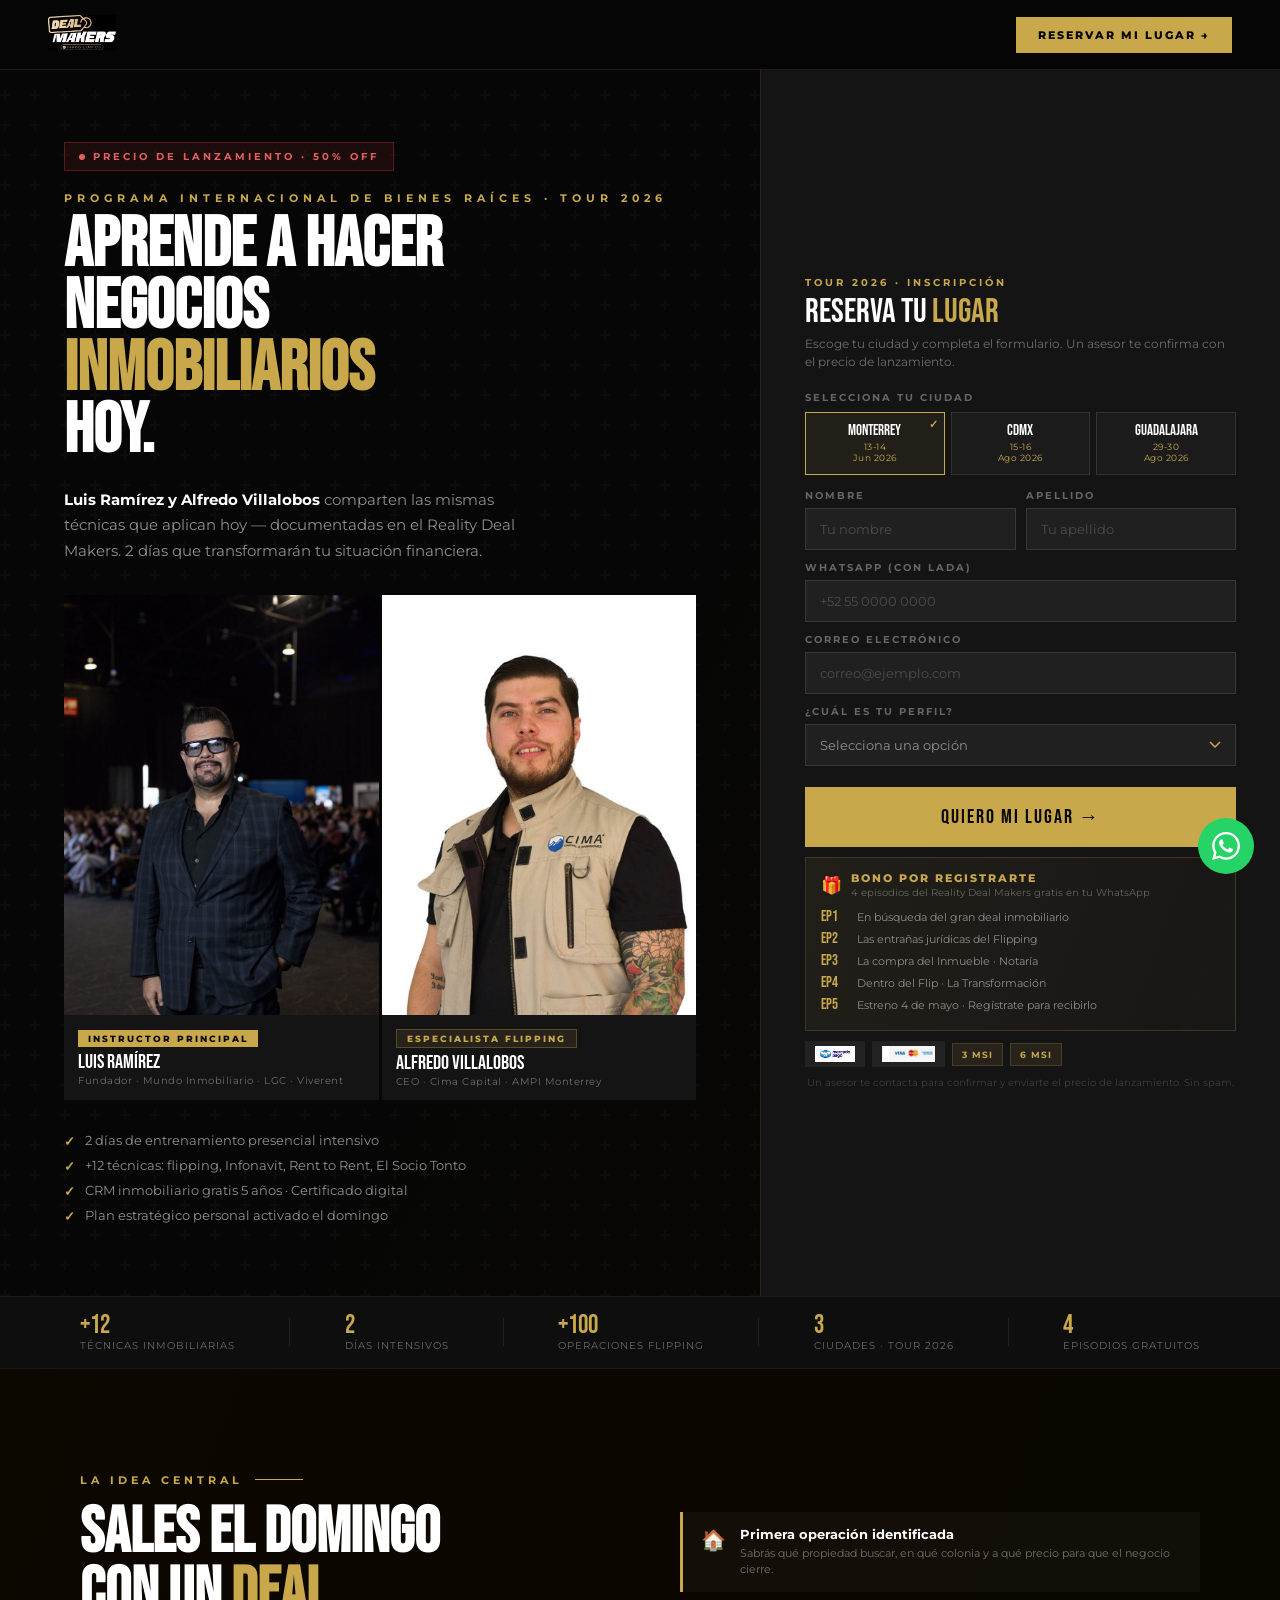
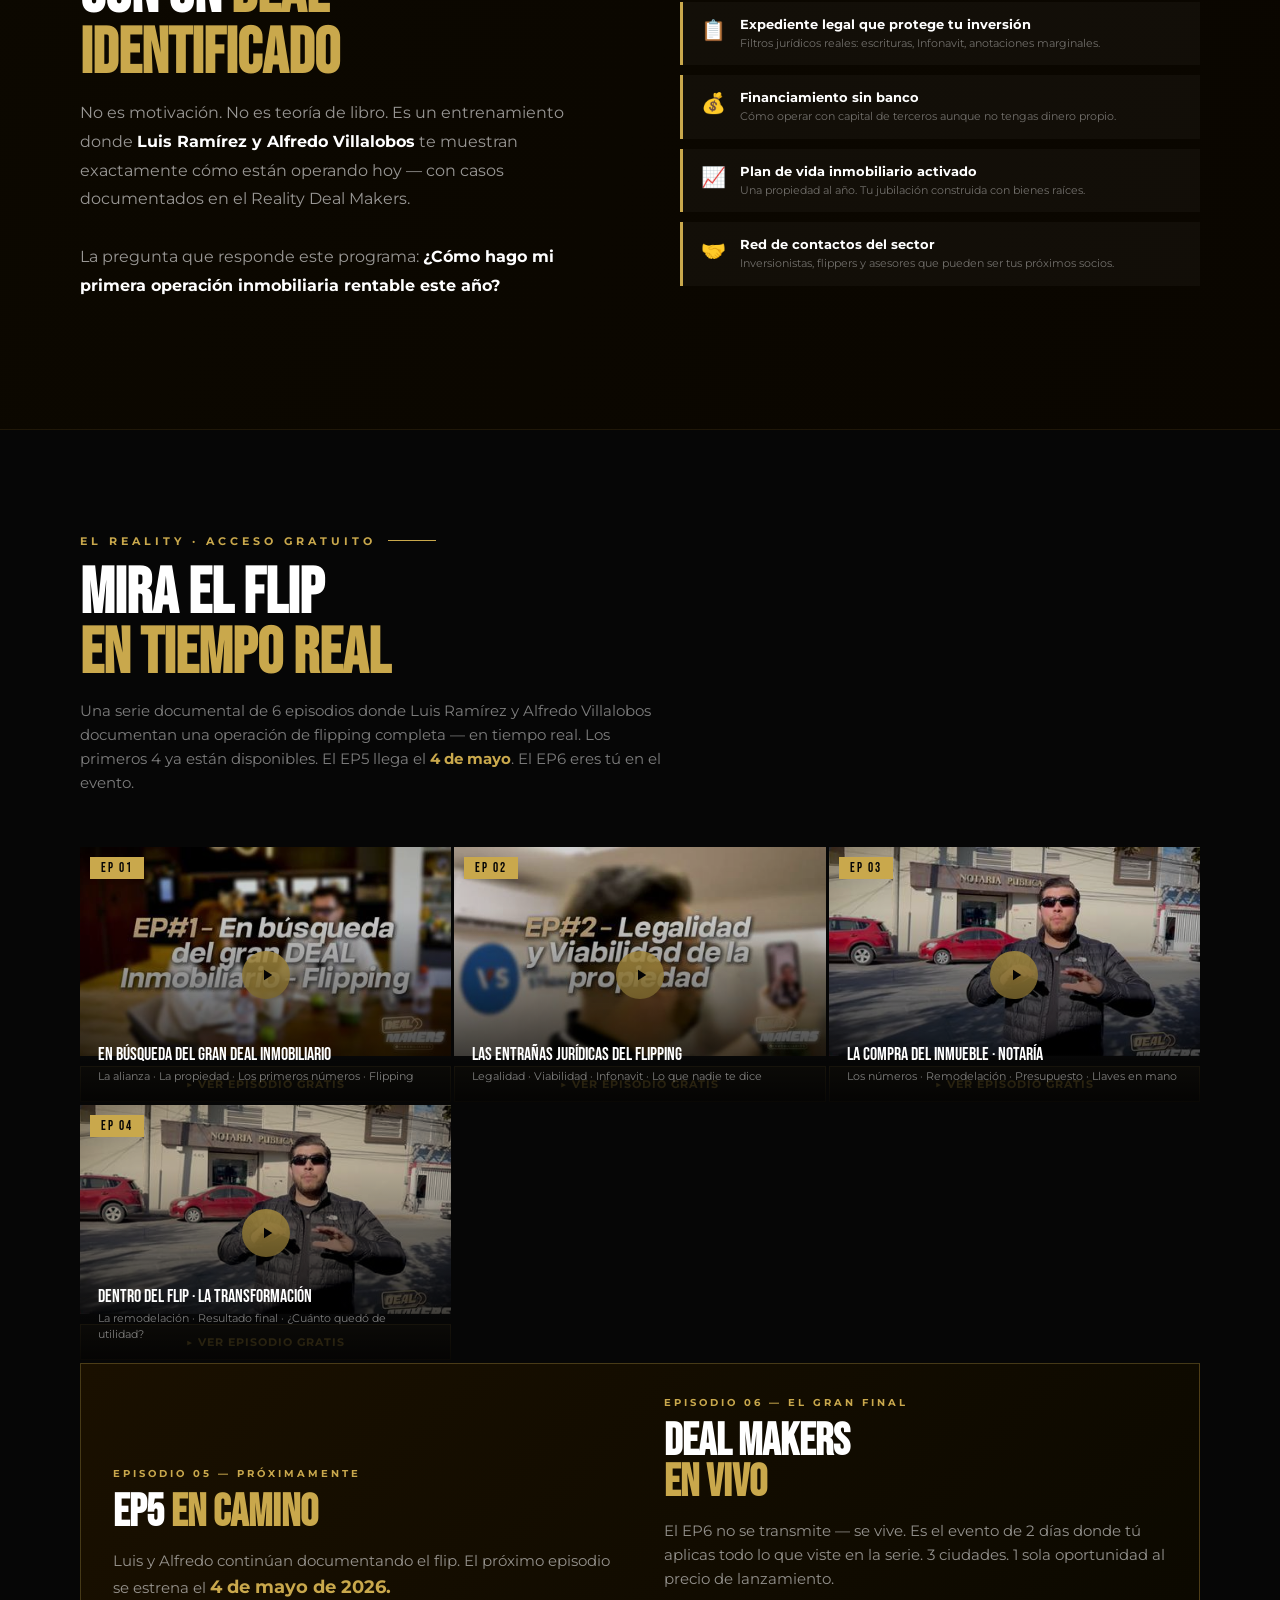
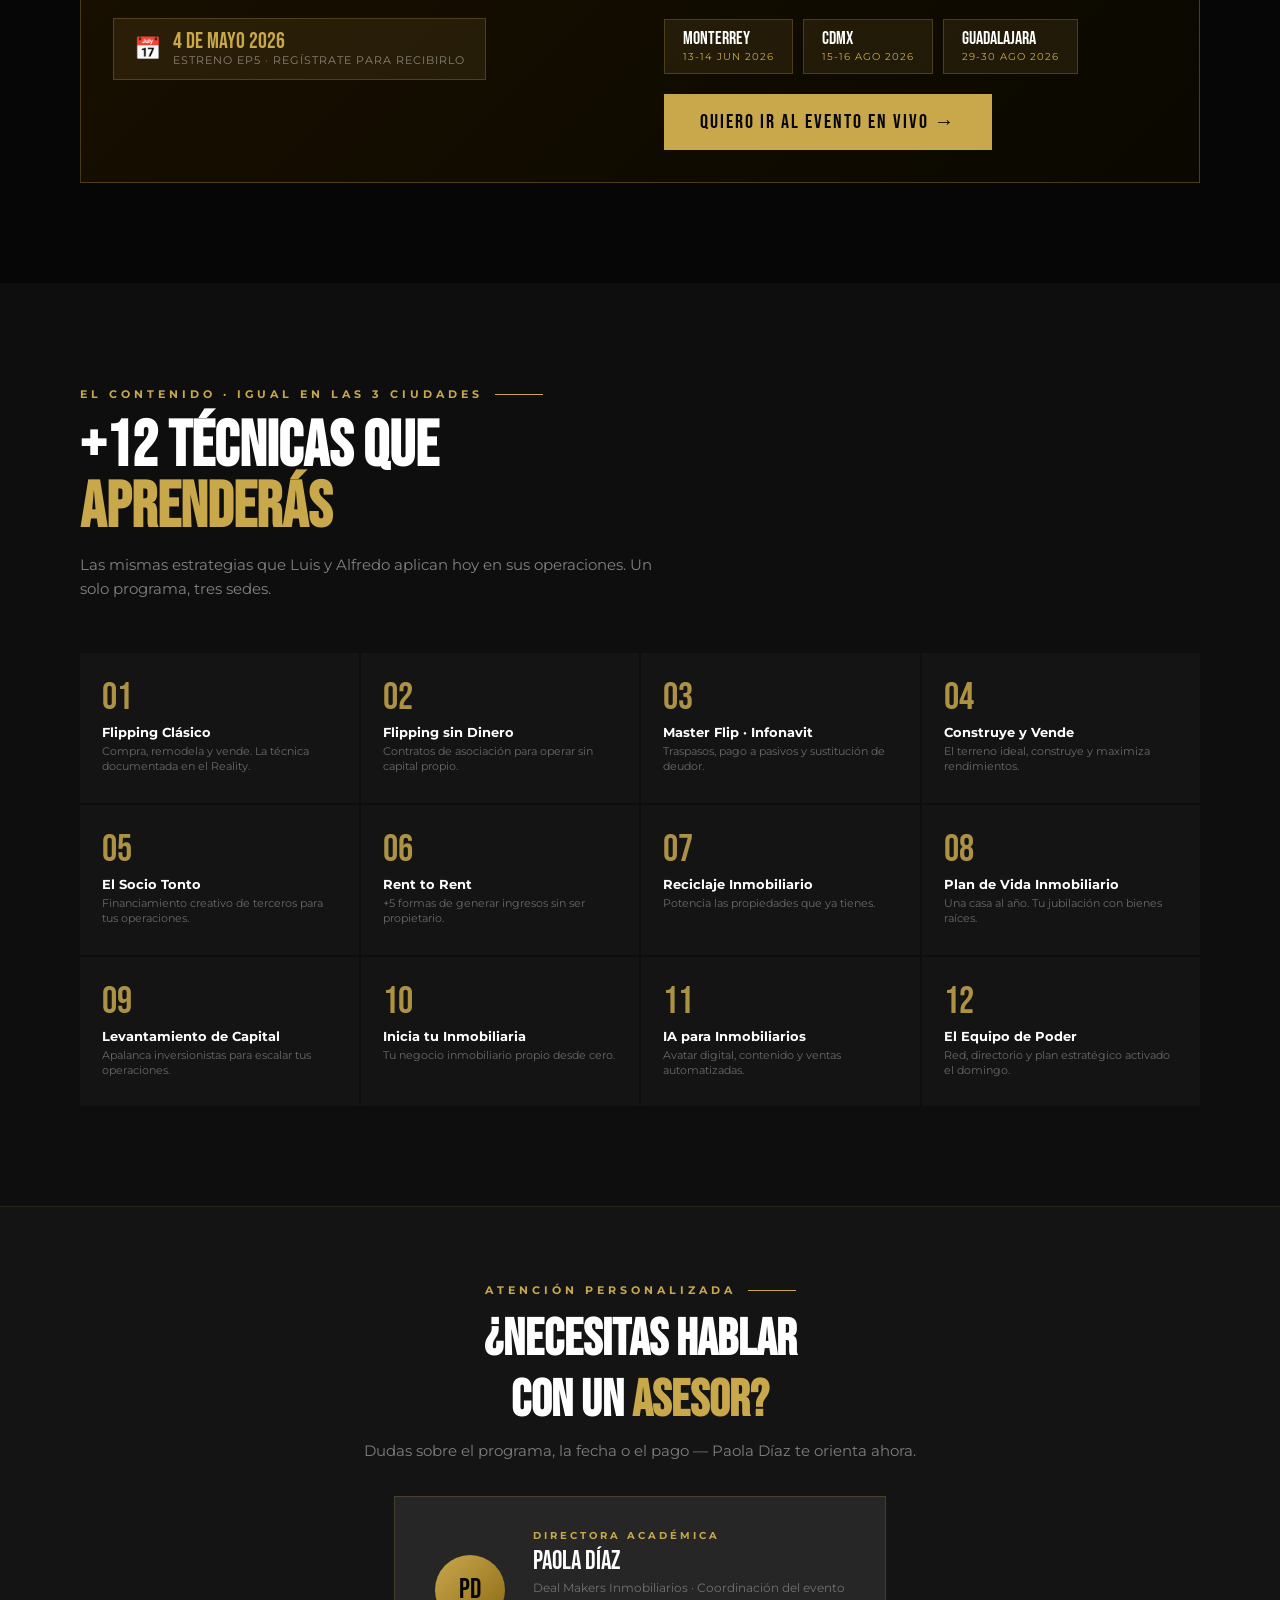
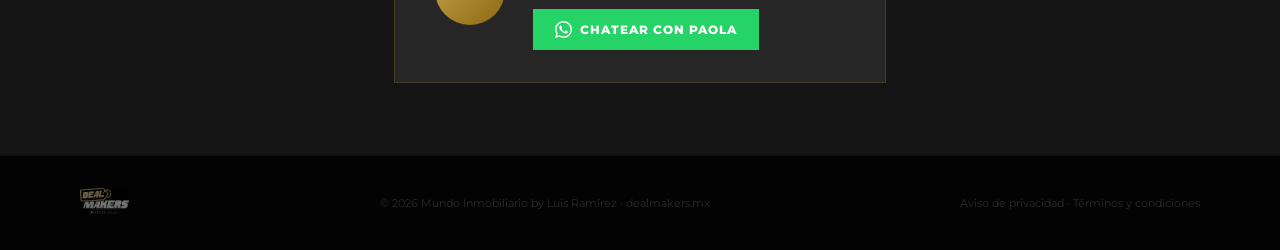
==== index.html @ 6ad48742 "Add files via upload" ====
<!DOCTYPE html>
<html lang="es">
<head>
<meta charset="UTF-8">
<meta name="viewport" content="width=device-width, initial-scale=1.0">
<title>Deal Makers Inmobiliarios — Reserva tu Lugar | Tour 2026</title>
<link href="https://fonts.googleapis.com/css2?family=Bebas+Neue&family=Montserrat:wght@300;400;500;600;700;800;900&display=swap" rel="stylesheet">
<style>
*,*::before,*::after{box-sizing:border-box;margin:0;padding:0}
:root{--gold:#C9A84C;--gold2:#F2D070;--dark:#060606;--dark2:#0E0E0E;--dark3:#141414;--mid:#1E1E1E;--mid2:#262626;--white:#FFFFFF;--red:#B03030;}
html{scroll-behavior:smooth}
body{background:var(--dark);color:var(--white);font-family:'Montserrat',sans-serif;overflow-x:hidden}
nav{position:fixed;top:0;left:0;right:0;z-index:300;background:rgba(6,6,6,.97);border-bottom:1px solid rgba(201,168,76,.12);padding:0 48px;height:70px;display:flex;align-items:center;justify-content:space-between;}
.nav-logo img{height:36px;object-fit:contain}
.nav-right{display:flex;align-items:center;gap:20px}
.nav-cta{background:var(--gold);color:var(--dark);font-weight:800;font-size:11px;letter-spacing:2px;padding:11px 22px;text-decoration:none;text-transform:uppercase;transition:all .2s;animation:navglow 2.5s infinite;}
.nav-cta:hover{background:var(--gold2)}
@keyframes navglow{0%,100%{box-shadow:0 0 0 rgba(201,168,76,0)}50%{box-shadow:0 0 20px rgba(201,168,76,.4)}}

/* HERO SPLIT */
.hero{min-height:100vh;padding-top:70px;display:grid;grid-template-columns:1fr 520px;background:linear-gradient(120deg,#060606 50%,#0A0800 100%);position:relative;overflow:hidden;}
.hero::after{content:'';position:absolute;inset:0;background:url("data:image/svg+xml,%3Csvg width='60' height='60' viewBox='0 0 60 60' xmlns='http://www.w3.org/2000/svg'%3E%3Cg fill='none'%3E%3Cg fill='%23C9A84C' fill-opacity='0.03'%3E%3Cpath d='M36 34v-4h-2v4h-4v2h4v4h2v-4h4v-2h-4zm0-30V0h-2v4h-4v2h4v4h2V6h4V4h-4zM6 34v-4H4v4H0v2h4v4h2v-4h4v-2H6zM6 4V0H4v4H0v2h4v4h2V6h4V4H6z'/%3E%3C/g%3E%3C/g%3E%3C/svg%3E");pointer-events:none;}
.hero-left{padding:72px 64px;display:flex;flex-direction:column;justify-content:center;position:relative;z-index:2;}
.hero-right{background:var(--dark3);border-left:1px solid rgba(201,168,76,.1);padding:48px 44px;display:flex;flex-direction:column;justify-content:center;position:relative;z-index:2;overflow-y:auto;}

/* hero left */
.live-badge{display:inline-flex;align-items:center;gap:8px;background:rgba(176,48,48,.12);border:1px solid rgba(176,48,48,.4);color:#E06060;font-size:10px;font-weight:700;letter-spacing:3px;padding:7px 14px;margin-bottom:20px;text-transform:uppercase;width:fit-content;}
.ldot{width:6px;height:6px;background:#E06060;border-radius:50%;animation:lp 1.2s infinite;flex-shrink:0}
@keyframes lp{0%,100%{opacity:1}50%{opacity:.2}}
.hero-eyebrow{font-size:11px;font-weight:700;letter-spacing:5px;color:var(--gold);text-transform:uppercase;margin-bottom:10px}
.hero-title{font-family:'Bebas Neue',sans-serif;font-size:clamp(52px,5.5vw,80px);line-height:.88;color:var(--white);margin-bottom:24px;}
.hero-title span{color:var(--gold)}
.hero-sub{font-size:15px;color:rgba(255,255,255,.55);line-height:1.7;max-width:480px;margin-bottom:32px;}
.hero-sub strong{color:var(--white)}
/* instructors duo */
.inst-duo{display:grid;grid-template-columns:1fr 1fr;gap:3px;margin-bottom:32px;}
.ic{background:var(--dark3);overflow:hidden;position:relative;}
.ic::before{content:'';position:absolute;top:0;left:0;right:0;height:2px;background:var(--gold)}
.ic-photo{width:100%;aspect-ratio:3/4;object-fit:cover;object-position:top;filter:grayscale(8%);display:block;}
.ic-cap{padding:12px 14px;}
.ic-badge{display:inline-block;font-size:9px;font-weight:800;letter-spacing:2px;background:var(--gold);color:var(--dark);padding:3px 10px;text-transform:uppercase;margin-bottom:5px;}
.ic-badge-sec{display:inline-block;font-size:9px;font-weight:800;letter-spacing:2px;background:rgba(201,168,76,.1);color:var(--gold);border:1px solid rgba(201,168,76,.3);padding:3px 10px;text-transform:uppercase;margin-bottom:5px;}
.ic-name{font-family:'Bebas Neue',sans-serif;font-size:20px;color:var(--white);line-height:1;margin-bottom:2px;}
.ic-role{font-size:10px;color:rgba(255,255,255,.38);letter-spacing:.5px;}
/* trust */
.trust-list{display:flex;flex-direction:column;gap:8px;}
.tl{display:flex;align-items:flex-start;gap:10px;font-size:13px;color:rgba(255,255,255,.55)}
.tl-ck{color:var(--gold);font-weight:700;flex-shrink:0;margin-top:1px}

/* FORM */
.form-eyebrow{font-size:10px;font-weight:700;letter-spacing:3px;color:var(--gold);text-transform:uppercase;margin-bottom:6px}
.form-title{font-family:'Bebas Neue',sans-serif;font-size:34px;color:var(--white);line-height:1;margin-bottom:6px}
.form-title span{color:var(--gold)}
.form-sub{font-size:12px;color:rgba(255,255,255,.38);line-height:1.5;margin-bottom:20px}
.fg{margin-bottom:11px}
.fl{font-size:10px;font-weight:700;letter-spacing:2px;color:rgba(255,255,255,.35);text-transform:uppercase;display:block;margin-bottom:6px}
.fi{width:100%;background:rgba(255,255,255,.05);border:1px solid rgba(255,255,255,.1);color:var(--white);font-family:'Montserrat',sans-serif;font-size:13px;padding:12px 14px;outline:none;transition:border .2s;border-radius:0;}
.fi:focus{border-color:var(--gold);background:rgba(201,168,76,.04)}
.fi::placeholder{color:rgba(255,255,255,.2)}
.frow{display:grid;grid-template-columns:1fr 1fr;gap:10px}
.fsel{width:100%;background:rgba(255,255,255,.05);border:1px solid rgba(255,255,255,.1);color:rgba(255,255,255,.5);font-family:'Montserrat',sans-serif;font-size:13px;padding:12px 14px;outline:none;cursor:pointer;appearance:none;border-radius:0;background-image:url("data:image/svg+xml,%3Csvg xmlns='http://www.w3.org/2000/svg' width='12' height='8'%3E%3Cpath d='M1 1l5 5 5-5' stroke='%23C9A84C' stroke-width='1.5' fill='none'/%3E%3C/svg%3E");background-repeat:no-repeat;background-position:right 14px center;}
.fsel:focus{border-color:var(--gold)}
.fsel option{background:#141414;color:#fff}
/* city cards selector */
.city-cards{display:grid;grid-template-columns:repeat(3,1fr);gap:6px;margin-bottom:14px;}
.ccard{border:1px solid rgba(255,255,255,.1);background:rgba(255,255,255,.03);padding:10px 8px;cursor:pointer;text-align:center;transition:all .2s;position:relative;}
.ccard:hover,.ccard.sel{border-color:var(--gold);background:rgba(201,168,76,.08)}
.ccard.sel::before{content:'✓';position:absolute;top:4px;right:6px;color:var(--gold);font-size:11px;font-weight:700;}
.ccard-city{font-family:'Bebas Neue',sans-serif;font-size:15px;color:var(--white);line-height:1;margin-bottom:3px;}
.ccard-date{font-size:9px;color:var(--gold);letter-spacing:.5px;line-height:1.3}
.btn-form{width:100%;background:var(--gold);color:var(--dark);font-family:'Bebas Neue',sans-serif;font-size:20px;letter-spacing:2px;padding:18px;border:none;cursor:pointer;transition:all .2s;margin-top:10px;}
.btn-form:hover{background:var(--gold2);transform:translateY(-2px);box-shadow:0 8px 28px rgba(201,168,76,.4)}
/* bono */
.bono-box{background:linear-gradient(110deg,rgba(201,168,76,.07),rgba(201,168,76,.02));border:1px solid rgba(201,168,76,.2);padding:13px 15px;margin-top:10px;}
.bono-hd{display:flex;align-items:center;gap:9px;margin-bottom:8px}
.bono-ico{font-size:17px;flex-shrink:0}
.bono-ttl{font-size:11px;font-weight:800;letter-spacing:2px;color:var(--gold);text-transform:uppercase}
.bono-sub{font-size:10px;color:rgba(255,255,255,.32);margin-top:1px}
.bono-ep{display:flex;align-items:center;gap:8px;font-size:11px;color:rgba(255,255,255,.5);margin-bottom:3px}
.bono-n{font-family:'Bebas Neue',sans-serif;font-size:15px;color:var(--gold);min-width:28px;flex-shrink:0}
/* pay */
.pay-bar{display:flex;align-items:center;gap:7px;flex-wrap:wrap;margin-top:10px}
.plo{background:rgba(255,255,255,.06);padding:5px 10px;display:flex;align-items:center}
.plo img{height:16px;object-fit:contain}
.pmsi{background:rgba(201,168,76,.1);border:1px solid rgba(201,168,76,.2);padding:5px 9px;font-size:9px;font-weight:700;color:var(--gold);letter-spacing:1px}
.form-disc{font-size:10px;color:rgba(255,255,255,.18);text-align:center;margin-top:9px;line-height:1.4}

/* PROOF BAR */
.proof-bar{background:var(--dark2);padding:16px 80px;border-top:1px solid rgba(201,168,76,.07);border-bottom:1px solid rgba(201,168,76,.07);display:flex;align-items:center;justify-content:space-between;flex-wrap:wrap;gap:16px;}
.proof-num{font-family:'Bebas Neue',sans-serif;font-size:26px;color:var(--gold);line-height:1}
.proof-label{font-size:10px;color:rgba(255,255,255,.38);text-transform:uppercase;letter-spacing:1px}
.proof-div{width:1px;height:28px;background:rgba(255,255,255,.07)}

/* OBJETIVO */
.objetivo-sec{padding:100px 80px;background:linear-gradient(110deg,#0C0800,#0A0600);border-bottom:1px solid rgba(201,168,76,.1);}
.obj-inner{max-width:1400px;margin:0 auto;display:grid;grid-template-columns:1fr 1fr;gap:80px;align-items:center;}
.sec-tag{display:inline-flex;align-items:center;gap:12px;font-size:11px;font-weight:700;letter-spacing:4px;color:var(--gold);text-transform:uppercase;margin-bottom:16px}
.sec-tag::after{content:'';width:48px;height:1px;background:var(--gold)}
.sec-title{font-family:'Bebas Neue',sans-serif;font-size:clamp(40px,5vw,64px);line-height:.95;color:var(--white);margin-bottom:14px}
.sec-title span{color:var(--gold)}
.sec-sub{font-size:15px;color:rgba(255,255,255,.48);max-width:600px;line-height:1.6;margin-bottom:48px}
.obj-body{font-size:16px;color:rgba(255,255,255,.58);line-height:1.8;margin-bottom:28px;}
.obj-body strong{color:var(--white)}
.obj-pillars{display:flex;flex-direction:column;gap:10px;}
.op{display:flex;align-items:flex-start;gap:14px;padding:14px 18px;background:rgba(255,255,255,.03);border-left:3px solid var(--gold);}
.op-ico{font-size:20px;flex-shrink:0;margin-top:2px}
.op-title{font-size:13px;font-weight:700;color:var(--white);margin-bottom:3px}
.op-desc{font-size:11px;color:rgba(255,255,255,.4);line-height:1.5}

/* EPISODIOS */
.eps-sec{padding:100px 80px;background:var(--dark)}
.eps-sec .sec-wrap{max-width:1400px;margin:0 auto}
.eps-grid{display:grid;grid-template-columns:repeat(3,1fr);gap:3px;margin-top:52px}
.ep-card{background:var(--dark3);overflow:hidden;position:relative;}
.ep-thumb{width:100%;aspect-ratio:16/9;object-fit:cover;display:block;filter:brightness(.82);}
.ep-overlay{position:absolute;top:0;left:0;right:0;bottom:0;background:linear-gradient(to bottom,transparent 25%,rgba(0,0,0,.88) 100%);display:flex;flex-direction:column;justify-content:flex-end;padding:18px;}
.ep-num-badge{position:absolute;top:10px;left:10px;background:var(--gold);color:var(--dark);font-family:'Bebas Neue',sans-serif;font-size:13px;letter-spacing:2px;padding:3px 11px;}
.ep-play{position:absolute;top:50%;left:50%;transform:translate(-50%,-50%);width:48px;height:48px;background:rgba(201,168,76,.85);border-radius:50%;display:flex;align-items:center;justify-content:center;transition:all .2s;}
.ep-card:hover .ep-play{background:var(--gold);transform:translate(-50%,-50%) scale(1.1)}
.ep-play svg{width:18px;height:18px;fill:var(--dark);margin-left:3px}
.ep-title{font-family:'Bebas Neue',sans-serif;font-size:18px;color:var(--white);line-height:1.1;margin-bottom:4px;}
.ep-desc{font-size:11px;color:rgba(255,255,255,.48);line-height:1.4;}
.ep-link{display:flex;align-items:center;justify-content:center;gap:7px;background:rgba(201,168,76,.1);border:1px solid rgba(201,168,76,.25);color:var(--gold);font-size:11px;font-weight:700;letter-spacing:1px;padding:10px;text-decoration:none;text-transform:uppercase;margin-top:10px;transition:all .2s;}
.ep-link:hover{background:rgba(201,168,76,.2)}
/* EP5 special */
.ep5-card{background:linear-gradient(135deg,#1A1000,#0A0800);border:1px solid rgba(201,168,76,.3);overflow:hidden;position:relative;padding:32px;display:flex;flex-direction:column;justify-content:center;grid-column:1/-1;}
.ep5-eyebrow{font-size:10px;font-weight:700;letter-spacing:3px;color:var(--gold);text-transform:uppercase;margin-bottom:12px}
.ep5-title{font-family:'Bebas Neue',sans-serif;font-size:clamp(32px,3.5vw,52px);line-height:.92;color:var(--white);margin-bottom:16px;}
.ep5-title span{color:var(--gold)}
.ep5-sub{font-size:15px;color:rgba(255,255,255,.55);line-height:1.6;max-width:640px;margin-bottom:28px;}
.ep5-cities{display:flex;gap:10px;flex-wrap:wrap;margin-bottom:28px;}
.ep5-city{background:rgba(201,168,76,.1);border:1px solid rgba(201,168,76,.25);padding:10px 18px;}
.ep5-city-name{font-family:'Bebas Neue',sans-serif;font-size:18px;color:var(--white);line-height:1;margin-bottom:2px;}
.ep5-city-date{font-size:10px;color:var(--gold);letter-spacing:1px;text-transform:uppercase;}
.ep5-cta{display:inline-block;background:var(--gold);color:var(--dark);font-family:'Bebas Neue',sans-serif;font-size:20px;letter-spacing:2px;padding:16px 36px;text-decoration:none;transition:all .2s;}
.ep5-cta:hover{background:var(--gold2);transform:translateY(-2px);box-shadow:0 8px 28px rgba(201,168,76,.4)}

/* TEMARIO */
.temario-sec{padding:100px 80px;background:var(--dark2)}
.temario-sec .sec-wrap{max-width:1400px;margin:0 auto}
.temario-grid{display:grid;grid-template-columns:repeat(4,1fr);gap:2px;margin-top:52px}
.tec{background:var(--dark3);padding:26px 22px;border-bottom:2px solid transparent;transition:border-color .2s;}
.tec:hover{border-bottom-color:var(--gold)}
.tec-num{font-family:'Bebas Neue',sans-serif;font-size:38px;color:rgba(201,168,76,.85);line-height:1;margin-bottom:7px}
.tec-name{font-size:13px;font-weight:700;color:var(--white);margin-bottom:4px}
.tec-desc{font-size:11px;color:rgba(255,255,255,.36);line-height:1.4}

/* ASESOR */
.asesor-sec{padding:72px 80px;background:var(--dark3);border-top:1px solid rgba(201,168,76,.1);text-align:center}
.asesor-title{font-family:'Bebas Neue',sans-serif;font-size:clamp(32px,4vw,52px);color:var(--white);margin-bottom:10px}
.asesor-title span{color:var(--gold)}
.asesor-sub{font-size:15px;color:rgba(255,255,255,.45);margin-bottom:36px}
.asesor-card{background:var(--mid2);border:1px solid rgba(201,168,76,.2);padding:32px 40px;display:inline-flex;align-items:center;gap:28px;text-align:left;}
.av-circle{width:70px;height:70px;background:linear-gradient(135deg,var(--gold),#8B6914);border-radius:50%;display:flex;align-items:center;justify-content:center;font-family:'Bebas Neue',sans-serif;font-size:28px;color:var(--dark);flex-shrink:0}
.av-role{font-size:10px;font-weight:700;letter-spacing:3px;color:var(--gold);text-transform:uppercase;margin-bottom:4px}
.av-name{font-family:'Bebas Neue',sans-serif;font-size:26px;color:var(--white);margin-bottom:3px}
.av-dept{font-size:12px;color:rgba(255,255,255,.35);margin-bottom:14px}
.wa-green-btn{display:inline-flex;align-items:center;gap:8px;background:#25D366;color:#fff;font-weight:800;font-size:12px;letter-spacing:1px;padding:12px 22px;text-decoration:none;text-transform:uppercase;transition:all .2s;}
.wa-green-btn:hover{background:#1ebe5c;transform:translateY(-2px)}
.wa-green-btn svg{width:17px;height:17px;fill:currentColor;flex-shrink:0}
/* float WA */
.wa-float{position:fixed;bottom:26px;right:26px;z-index:500;display:flex;flex-direction:column;align-items:flex-end;gap:10px;}
.wa-bubble{background:var(--dark3);border:1px solid rgba(201,168,76,.2);padding:14px 18px;max-width:240px;box-shadow:0 8px 28px rgba(0,0,0,.5);display:none;position:relative;}
.wa-bubble.open{display:block;animation:fi .3s ease}
@keyframes fi{from{opacity:0;transform:translateY(8px)}to{opacity:1;transform:translateY(0)}}
.wa-btitle{font-size:12px;font-weight:700;color:var(--white);margin-bottom:3px}
.wa-bsub{font-size:11px;color:rgba(255,255,255,.38);margin-bottom:12px;line-height:1.4}
.wa-blink{display:flex;align-items:center;gap:6px;background:#25D366;color:#fff;font-size:11px;font-weight:700;padding:9px 14px;text-decoration:none;text-transform:uppercase;letter-spacing:1px;}
.wa-blink svg{width:14px;height:14px;fill:currentColor;flex-shrink:0}
.wa-bclose{position:absolute;top:-8px;right:-8px;width:20px;height:20px;background:var(--mid2);border:1px solid rgba(255,255,255,.15);border-radius:50%;color:rgba(255,255,255,.5);font-size:11px;cursor:pointer;display:flex;align-items:center;justify-content:center;}
.wa-fab{width:56px;height:56px;background:#25D366;border-radius:50%;display:flex;align-items:center;justify-content:center;cursor:pointer;border:none;transition:all .2s;animation:wapulse 2.5s infinite;}
.wa-fab:hover{transform:scale(1.08)}
.wa-fab svg{width:28px;height:28px;fill:#fff}
@keyframes wapulse{0%,100%{box-shadow:0 4px 18px rgba(37,211,102,.5)}50%{box-shadow:0 4px 28px rgba(37,211,102,.8)}}
footer{background:#030303;padding:32px 80px;display:flex;justify-content:space-between;align-items:center;border-top:1px solid rgba(255,255,255,.04);flex-wrap:wrap;gap:12px;}
.footer-logo img{height:26px;opacity:.45}
.footer-txt{font-size:11px;color:rgba(255,255,255,.16)}
@media(max-width:960px){
  nav{padding:0 20px}
  .hero{grid-template-columns:1fr}
  .hero-left{padding:52px 20px 40px}
  .hero-right{padding:40px 20px;border-left:none;border-top:1px solid rgba(201,168,76,.1)}
  .inst-duo{grid-template-columns:1fr 1fr}
  .objetivo-sec,.eps-sec,.temario-sec,.asesor-sec{padding:60px 20px}
  .obj-inner{grid-template-columns:1fr;gap:40px}
  .temario-grid{grid-template-columns:1fr 1fr}
  .eps-grid{grid-template-columns:1fr 1fr}
  .proof-bar{padding:14px 20px}
  .frow{grid-template-columns:1fr}
  .asesor-card{flex-direction:column;text-align:center;padding:24px}
  footer{padding:24px 20px;flex-direction:column;text-align:center}
}
</style>
<!-- ============= DEAL MAKERS · SEO + TRACKING ============= -->
<link rel="canonical" href="https://tudominio.com/deal-makers/">
<meta name="description" content="El tour inmobiliario más grande de México. CDMX, Guadalajara y Monterrey 2026. Aprende a generar deals con los mejores cerradores.">
<meta name="robots" content="index,follow,max-image-preview:large">
<meta property="og:type" content="website">
<meta property="og:title" content="Deal Makers Inmobiliarios — Reserva tu Lugar | Tour 2026">
<meta property="og:description" content="El tour inmobiliario más grande de México. CDMX, Guadalajara y Monterrey 2026. Aprende a generar deals con los mejores cerradores.">
<meta property="og:url" content="https://tudominio.com/deal-makers/">
<meta property="og:image" content="https://tudominio.com/deal-makers/assets/img/og-main.jpg">
<meta property="og:locale" content="es_MX">
<meta property="og:site_name" content="Deal Makers Inmobiliarios">
<meta name="twitter:card" content="summary_large_image">
<meta name="twitter:title" content="Deal Makers Inmobiliarios — Reserva tu Lugar | Tour 2026">
<meta name="twitter:description" content="El tour inmobiliario más grande de México. CDMX, Guadalajara y Monterrey 2026. Aprende a generar deals con los mejores cerradores.">
<meta name="twitter:image" content="https://tudominio.com/deal-makers/assets/img/og-main.jpg">
<script>window.DM_CITY=null;</script>
<script src="/deal-makers/assets/js/dm-config.js" defer></script>
<script src="/deal-makers/assets/js/dm-tracking.js" defer></script>
<!-- ====================================================== -->
</head>
<body>

<nav>
  <div class="nav-logo"><img src="[data-uri]" alt="Deal Makers Inmobiliarios"></div>
  <div class="nav-right">
    <a href="#form" class="nav-cta">Reservar mi lugar →</a>
  </div>
</nav>

<!-- ① HERO -->
<div class="hero">
  <div class="hero-left">
    <div class="live-badge"><span class="ldot"></span>Precio de lanzamiento · 50% OFF</div>
    <div class="hero-eyebrow">Programa Internacional de Bienes Raíces · Tour 2026</div>
    <h1 class="hero-title">
      APRENDE A HACER<br>
      NEGOCIOS<br>
      <span>INMOBILIARIOS</span><br>
      HOY.
    </h1>
    <p class="hero-sub">
      <strong>Luis Ramírez y Alfredo Villalobos</strong> comparten las mismas técnicas que aplican hoy — documentadas en el Reality Deal Makers. 2 días que transformarán tu situación financiera.
    </p>
    <div class="inst-duo">
      <div class="ic">
        <img src="[data-uri]" alt="Luis Ramírez" class="ic-photo">
        <div class="ic-cap">
          <div class="ic-badge">Instructor Principal</div>
          <div class="ic-name">Luis Ramírez</div>
          <div class="ic-role">Fundador · Mundo Inmobiliario · LGC · Viverent</div>
        </div>
      </div>
      <div class="ic">
        <img src="[data-uri]" alt="Alfredo Villalobos" class="ic-photo" style="object-position:center top">
        <div class="ic-cap">
          <div class="ic-badge-sec">Especialista Flipping</div>
          <div class="ic-name">Alfredo Villalobos</div>
          <div class="ic-role">CEO · Cima Capital · AMPI Monterrey</div>
        </div>
      </div>
    </div>
    <div class="trust-list">
      <div class="tl"><span class="tl-ck">✓</span>2 días de entrenamiento presencial intensivo</div>
      <div class="tl"><span class="tl-ck">✓</span>+12 técnicas: flipping, Infonavit, Rent to Rent, El Socio Tonto</div>
      <div class="tl"><span class="tl-ck">✓</span>CRM inmobiliario gratis 5 años · Certificado digital</div>
      <div class="tl"><span class="tl-ck">✓</span>Plan estratégico personal activado el domingo</div>
    </div>
  </div>

  <!-- FORM -->
  <div class="hero-right" id="form">
    <div class="form-eyebrow">Tour 2026 · Inscripción</div>
    <div class="form-title">RESERVA TU <span>LUGAR</span></div>
    <div class="form-sub">Escoge tu ciudad y completa el formulario. Un asesor te confirma con el precio de lanzamiento.</div>

    <label class="fl" style="margin-bottom:8px">Selecciona tu ciudad</label>
    <div class="city-cards">
      <div class="ccard sel" onclick="selCity(this,'Monterrey','13 y 14 de Junio 2026')">
        <div class="ccard-city">Monterrey</div>
        <div class="ccard-date">13-14<br>Jun 2026</div>
      </div>
      <div class="ccard" onclick="selCity(this,'CDMX','15 y 16 de Agosto 2026')">
        <div class="ccard-city">CDMX</div>
        <div class="ccard-date">15-16<br>Ago 2026</div>
      </div>
      <div class="ccard" onclick="selCity(this,'Guadalajara','29 y 30 de Agosto 2026')">
        <div class="ccard-city">Guadalajara</div>
        <div class="ccard-date">29-30<br>Ago 2026</div>
      </div>
    </div>
    <div class="frow">
      <div class="fg"><label class="fl">Nombre</label><input type="text" class="fi" placeholder="Tu nombre" id="fn"></div>
      <div class="fg"><label class="fl">Apellido</label><input type="text" class="fi" placeholder="Tu apellido" id="ln"></div>
    </div>
    <div class="fg"><label class="fl">WhatsApp (con lada)</label><input type="tel" class="fi" placeholder="+52 55 0000 0000" id="wa"></div>
    <div class="fg"><label class="fl">Correo electrónico</label><input type="email" class="fi" placeholder="correo@ejemplo.com" id="em"></div>
    <div class="fg">
      <label class="fl">¿Cuál es tu perfil?</label>
      <select class="fsel" id="exp">
        <option value="">Selecciona una opción</option>
        <option>Comienzo desde cero</option>
        <option>Tengo propiedades y quiero optimizarlas</option>
        <option>Soy asesor o agente inmobiliario</option>
        <option>Soy inversionista activo</option>
        <option>Quiero llevar a mi equipo</option>
      </select>
    </div>
    <button class="btn-form" onclick="enviar()">QUIERO MI LUGAR →</button>
    <div class="bono-box">
      <div class="bono-hd">
        <div class="bono-ico">🎁</div>
        <div><div class="bono-ttl">Bono por registrarte</div><div class="bono-sub">4 episodios del Reality Deal Makers gratis en tu WhatsApp</div></div>
      </div>
      <div class="bono-ep"><span class="bono-n">EP1</span>En búsqueda del gran deal inmobiliario</div>
      <div class="bono-ep"><span class="bono-n">EP2</span>Las entrañas jurídicas del Flipping</div>
      <div class="bono-ep"><span class="bono-n">EP3</span>La compra del Inmueble · Notaría</div>
      <div class="bono-ep"><span class="bono-n">EP4</span>Dentro del Flip · La Transformación</div>
      <div class="bono-ep"><span class="bono-n">EP5</span>Estreno 4 de mayo · Regístrate para recibirlo</div>
    </div>
    <div class="pay-bar">
      <div class="plo"><img src="[data-uri]" alt="Mercado Pago"></div>
      <div class="plo"><img src="[data-uri]" alt="Visa Mastercard Amex"></div>
      <div class="pmsi">3 MSI</div><div class="pmsi">6 MSI</div>
    </div>
    <p class="form-disc">Un asesor te contacta para confirmar y enviarte el precio de lanzamiento. Sin spam.</p>
  </div>
</div>

<!-- PROOF BAR -->
<div class="proof-bar">
  <div><div class="proof-num">+12</div><div class="proof-label">Técnicas inmobiliarias</div></div>
  <div class="proof-div"></div>
  <div><div class="proof-num">2</div><div class="proof-label">Días intensivos</div></div>
  <div class="proof-div"></div>
  <div><div class="proof-num">+100</div><div class="proof-label">Operaciones flipping</div></div>
  <div class="proof-div"></div>
  <div><div class="proof-num">3</div><div class="proof-label">Ciudades · Tour 2026</div></div>
  <div class="proof-div"></div>
  <div><div class="proof-num">4</div><div class="proof-label">Episodios gratuitos</div></div>
</div>

<!-- ② OBJETIVO -->
<div class="objetivo-sec">
  <div class="obj-inner">
    <div>
      <div class="sec-tag">La idea central</div>
      <h2 class="sec-title">SALES EL DOMINGO<br>CON UN <span>DEAL<br>IDENTIFICADO</span></h2>
      <p class="obj-body">No es motivación. No es teoría de libro. Es un entrenamiento donde <strong>Luis Ramírez y Alfredo Villalobos</strong> te muestran exactamente cómo están operando hoy — con casos documentados en el Reality Deal Makers.<br><br>La pregunta que responde este programa: <strong>¿Cómo hago mi primera operación inmobiliaria rentable este año?</strong></p>
    </div>
    <div class="obj-pillars">
      <div class="op"><div class="op-ico">🏠</div><div><div class="op-title">Primera operación identificada</div><div class="op-desc">Sabrás qué propiedad buscar, en qué colonia y a qué precio para que el negocio cierre.</div></div></div>
      <div class="op"><div class="op-ico">📋</div><div><div class="op-title">Expediente legal que protege tu inversión</div><div class="op-desc">Filtros jurídicos reales: escrituras, Infonavit, anotaciones marginales.</div></div></div>
      <div class="op"><div class="op-ico">💰</div><div><div class="op-title">Financiamiento sin banco</div><div class="op-desc">Cómo operar con capital de terceros aunque no tengas dinero propio.</div></div></div>
      <div class="op"><div class="op-ico">📈</div><div><div class="op-title">Plan de vida inmobiliario activado</div><div class="op-desc">Una propiedad al año. Tu jubilación construida con bienes raíces.</div></div></div>
      <div class="op"><div class="op-ico">🤝</div><div><div class="op-title">Red de contactos del sector</div><div class="op-desc">Inversionistas, flippers y asesores que pueden ser tus próximos socios.</div></div></div>
    </div>
  </div>
</div>

<!-- ③ EPISODIOS -->
<section class="eps-sec">
  <div class="sec-wrap">
    <div class="sec-tag">El Reality · Acceso gratuito</div>
    <h2 class="sec-title">MIRA EL FLIP<br><span>EN TIEMPO REAL</span></h2>
    <p class="sec-sub">Una serie documental de 6 episodios donde Luis Ramírez y Alfredo Villalobos documentan una operación de flipping completa — en tiempo real. Los primeros 4 ya están disponibles. El EP5 llega el <strong style="color:var(--gold)">4 de mayo</strong>. El EP6 eres tú en el evento.</p>
    <div class="eps-grid">
      <div class="ep-card">
        <img src="[data-uri]" alt="EP1" class="ep-thumb">
        <div class="ep-num-badge">EP 01</div>
        <div class="ep-play"><svg viewBox="0 0 24 24"><path d="M8 5v14l11-7z"/></svg></div>
        <div class="ep-overlay">
          <div class="ep-title">En búsqueda del gran deal inmobiliario</div>
          <div class="ep-desc">La alianza · La propiedad · Los primeros números · Flipping</div>
        </div>
        <a href="https://youtu.be/dgpImht5BaA" target="_blank" class="ep-link">▶ VER EPISODIO GRATIS</a>
      </div>
      <div class="ep-card">
        <img src="[data-uri]" alt="EP2" class="ep-thumb">
        <div class="ep-num-badge">EP 02</div>
        <div class="ep-play"><svg viewBox="0 0 24 24"><path d="M8 5v14l11-7z"/></svg></div>
        <div class="ep-overlay">
          <div class="ep-title">Las entrañas jurídicas del Flipping</div>
          <div class="ep-desc">Legalidad · Viabilidad · Infonavit · Lo que nadie te dice</div>
        </div>
        <a href="https://youtu.be/UW4MmRkBxT4" target="_blank" class="ep-link">▶ VER EPISODIO GRATIS</a>
      </div>
      <div class="ep-card">
        <img src="[data-uri]" alt="EP3" class="ep-thumb">
        <div class="ep-num-badge">EP 03</div>
        <div class="ep-play"><svg viewBox="0 0 24 24"><path d="M8 5v14l11-7z"/></svg></div>
        <div class="ep-overlay">
          <div class="ep-title">La compra del Inmueble · Notaría</div>
          <div class="ep-desc">Los números · Remodelación · Presupuesto · Llaves en mano</div>
        </div>
        <a href="https://youtu.be/GrRpKHMmSOc" target="_blank" class="ep-link">▶ VER EPISODIO GRATIS</a>
      </div>
      <div class="ep-card">
        <img src="[data-uri]" alt="EP4" class="ep-thumb" style="filter:brightness(.7) sepia(.25)">
        <div class="ep-num-badge">EP 04</div>
        <div class="ep-play"><svg viewBox="0 0 24 24"><path d="M8 5v14l11-7z"/></svg></div>
        <div class="ep-overlay">
          <div class="ep-title">Dentro del Flip · La Transformación</div>
          <div class="ep-desc">La remodelación · Resultado final · ¿Cuánto quedó de utilidad?</div>
        </div>
        <a href="https://youtu.be/5I96Rr5WHUE" target="_blank" class="ep-link">▶ VER EPISODIO GRATIS</a>
      </div>
      <!-- EP5 + EP6 -->
      <div class="ep5-card" style="display:grid;grid-template-columns:1fr 1fr;gap:48px;align-items:center;">
        <div>
          <div class="ep5-eyebrow">Episodio 05 — Próximamente</div>
          <h3 class="ep5-title">EP5 <span>EN CAMINO</span></h3>
          <p class="ep5-sub" style="margin-bottom:16px">Luis y Alfredo continúan documentando el flip. El próximo episodio se estrena el <strong style="color:var(--gold);font-size:18px">4 de mayo de 2026.</strong></p>
          <div style="display:inline-flex;align-items:center;gap:12px;background:rgba(201,168,76,.1);border:1px solid rgba(201,168,76,.25);padding:12px 20px;margin-bottom:0;">
            <span style="font-size:22px">📅</span>
            <div>
              <div style="font-family:'Bebas Neue',sans-serif;font-size:22px;color:var(--gold);line-height:1">4 DE MAYO 2026</div>
              <div style="font-size:11px;color:rgba(255,255,255,.45);letter-spacing:1px;text-transform:uppercase">Estreno EP5 · Regístrate para recibirlo</div>
            </div>
          </div>
        </div>
        <div>
          <div class="ep5-eyebrow">Episodio 06 — El gran final</div>
          <h3 class="ep5-title">DEAL MAKERS<br><span>EN VIVO</span></h3>
          <p class="ep5-sub">El EP6 no se transmite — se vive. Es el evento de 2 días donde tú aplicas todo lo que viste en la serie. 3 ciudades. 1 sola oportunidad al precio de lanzamiento.</p>
          <div class="ep5-cities" style="margin-bottom:20px;">
            <div class="ep5-city"><div class="ep5-city-name">Monterrey</div><div class="ep5-city-date">13-14 Jun 2026</div></div>
            <div class="ep5-city"><div class="ep5-city-name">CDMX</div><div class="ep5-city-date">15-16 Ago 2026</div></div>
            <div class="ep5-city"><div class="ep5-city-name">Guadalajara</div><div class="ep5-city-date">29-30 Ago 2026</div></div>
          </div>
          <a href="#form" class="ep5-cta">QUIERO IR AL EVENTO EN VIVO →</a>
        </div>
      </div>
    </div>
  </div>
</section>

<!-- ④ TEMARIO (único, aplica a las 3 ciudades) -->
<section class="temario-sec">
  <div class="sec-wrap">
    <div class="sec-tag">El contenido · Igual en las 3 ciudades</div>
    <h2 class="sec-title">+12 TÉCNICAS QUE<br><span>APRENDERÁS</span></h2>
    <p class="sec-sub">Las mismas estrategias que Luis y Alfredo aplican hoy en sus operaciones. Un solo programa, tres sedes.</p>
    <div class="temario-grid">
      <div class="tec"><div class="tec-num">01</div><div class="tec-name">Flipping Clásico</div><div class="tec-desc">Compra, remodela y vende. La técnica documentada en el Reality.</div></div>
      <div class="tec"><div class="tec-num">02</div><div class="tec-name">Flipping sin Dinero</div><div class="tec-desc">Contratos de asociación para operar sin capital propio.</div></div>
      <div class="tec"><div class="tec-num">03</div><div class="tec-name">Master Flip · Infonavit</div><div class="tec-desc">Traspasos, pago a pasivos y sustitución de deudor.</div></div>
      <div class="tec"><div class="tec-num">04</div><div class="tec-name">Construye y Vende</div><div class="tec-desc">El terreno ideal, construye y maximiza rendimientos.</div></div>
      <div class="tec"><div class="tec-num">05</div><div class="tec-name">El Socio Tonto</div><div class="tec-desc">Financiamiento creativo de terceros para tus operaciones.</div></div>
      <div class="tec"><div class="tec-num">06</div><div class="tec-name">Rent to Rent</div><div class="tec-desc">+5 formas de generar ingresos sin ser propietario.</div></div>
      <div class="tec"><div class="tec-num">07</div><div class="tec-name">Reciclaje Inmobiliario</div><div class="tec-desc">Potencia las propiedades que ya tienes.</div></div>
      <div class="tec"><div class="tec-num">08</div><div class="tec-name">Plan de Vida Inmobiliario</div><div class="tec-desc">Una casa al año. Tu jubilación con bienes raíces.</div></div>
      <div class="tec"><div class="tec-num">09</div><div class="tec-name">Levantamiento de Capital</div><div class="tec-desc">Apalanca inversionistas para escalar tus operaciones.</div></div>
      <div class="tec"><div class="tec-num">10</div><div class="tec-name">Inicia tu Inmobiliaria</div><div class="tec-desc">Tu negocio inmobiliario propio desde cero.</div></div>
      <div class="tec"><div class="tec-num">11</div><div class="tec-name">IA para Inmobiliarios</div><div class="tec-desc">Avatar digital, contenido y ventas automatizadas.</div></div>
      <div class="tec"><div class="tec-num">12</div><div class="tec-name">El Equipo de Poder</div><div class="tec-desc">Red, directorio y plan estratégico activado el domingo.</div></div>
    </div>
  </div>
</section>

<!-- ⑤ ASESOR -->
<div class="asesor-sec">
  <div class="sec-tag" style="justify-content:center;margin-bottom:12px">Atención personalizada</div>
  <h2 class="asesor-title">¿NECESITAS HABLAR<br>CON UN <span>ASESOR?</span></h2>
  <p class="asesor-sub">Dudas sobre el programa, la fecha o el pago — Paola Díaz te orienta ahora.</p>
  <div style="display:flex;justify-content:center">
    <div class="asesor-card">
      <div class="av-circle">PD</div>
      <div>
        <div class="av-role">Directora Académica</div>
        <div class="av-name">Paola Díaz</div>
        <div class="av-dept">Deal Makers Inmobiliarios · Coordinación del evento</div>
        <a href="https://wa.me/5217341429646?text=Hola%20Paola%2C%20tengo%20dudas%20sobre%20Deal%20Makers%20Tour%202026" target="_blank" class="wa-green-btn"><svg viewBox="0 0 24 24"><path d="M17.472 14.382c-.297-.149-1.758-.867-2.03-.967-.273-.099-.471-.148-.67.15-.197.297-.767.966-.94 1.164-.173.199-.347.223-.644.075-.297-.15-1.255-.463-2.39-1.475-.883-.788-1.48-1.761-1.653-2.059-.173-.297-.018-.458.13-.606.134-.133.298-.347.446-.52.149-.174.198-.298.298-.497.099-.198.05-.371-.025-.52-.075-.149-.669-1.612-.916-2.207-.242-.579-.487-.5-.669-.51-.173-.008-.371-.01-.57-.01-.198 0-.52.074-.792.372-.272.297-1.04 1.016-1.04 2.479 0 1.462 1.065 2.875 1.213 3.074.149.198 2.096 3.2 5.077 4.487.709.306 1.262.489 1.694.625.712.227 1.36.195 1.871.118.571-.085 1.758-.719 2.006-1.413.248-.694.248-1.289.173-1.413-.074-.124-.272-.198-.57-.347m-5.421 7.403h-.004a9.87 9.87 0 01-5.031-1.378l-.361-.214-3.741.982.998-3.648-.235-.374a9.86 9.86 0 01-1.51-5.26c.001-5.45 4.436-9.884 9.888-9.884 2.64 0 5.122 1.03 6.988 2.898a9.825 9.825 0 012.893 6.994c-.003 5.45-4.437 9.884-9.885 9.884m8.413-18.297A11.815 11.815 0 0012.05 0C5.495 0 .16 5.335.157 11.892c0 2.096.547 4.142 1.588 5.945L.057 24l6.305-1.654a11.882 11.882 0 005.683 1.448h.005c6.554 0 11.89-5.335 11.893-11.893a11.821 11.821 0 00-3.48-8.413z"/></svg>Chatear con Paola</a>
      </div>
    </div>
  </div>
</div>

<footer>
  <div class="footer-logo"><img src="[data-uri]" alt="Deal Makers"></div>
  <div class="footer-txt">© 2026 Mundo Inmobiliario by Luis Ramírez · dealmakers.mx</div>
  <div class="footer-txt">Aviso de privacidad · Términos y condiciones</div>
</footer>

<!-- FLOAT WA -->
<div class="wa-float">
  <div class="wa-bubble" id="wb">
    <span class="wa-bclose" onclick="document.getElementById('wb').classList.remove('open')">✕</span>
    <div class="wa-btitle">¿Tienes dudas?</div>
    <div class="wa-bsub">Paola Díaz te atiende · Directora Académica</div>
    <a href="https://wa.me/5217341429646?text=Hola%20Paola%2C%20vi%20Deal%20Makers%20Tour%202026%20y%20tengo%20dudas" target="_blank" class="wa-blink"><svg viewBox="0 0 24 24"><path d="M17.472 14.382c-.297-.149-1.758-.867-2.03-.967-.273-.099-.471-.148-.67.15-.197.297-.767.966-.94 1.164-.173.199-.347.223-.644.075-.297-.15-1.255-.463-2.39-1.475-.883-.788-1.48-1.761-1.653-2.059-.173-.297-.018-.458.13-.606.134-.133.298-.347.446-.52.149-.174.198-.298.298-.497.099-.198.05-.371-.025-.52-.075-.149-.669-1.612-.916-2.207-.242-.579-.487-.5-.669-.51-.173-.008-.371-.01-.57-.01-.198 0-.52.074-.792.372-.272.297-1.04 1.016-1.04 2.479 0 1.462 1.065 2.875 1.213 3.074.149.198 2.096 3.2 5.077 4.487.709.306 1.262.489 1.694.625.712.227 1.36.195 1.871.118.571-.085 1.758-.719 2.006-1.413.248-.694.248-1.289.173-1.413-.074-.124-.272-.198-.57-.347m-5.421 7.403h-.004a9.87 9.87 0 01-5.031-1.378l-.361-.214-3.741.982.998-3.648-.235-.374a9.86 9.86 0 01-1.51-5.26c.001-5.45 4.436-9.884 9.888-9.884 2.64 0 5.122 1.03 6.988 2.898a9.825 9.825 0 012.893 6.994c-.003 5.45-4.437 9.884-9.885 9.884m8.413-18.297A11.815 11.815 0 0012.05 0C5.495 0 .16 5.335.157 11.892c0 2.096.547 4.142 1.588 5.945L.057 24l6.305-1.654a11.882 11.882 0 005.683 1.448h.005c6.554 0 11.89-5.335 11.893-11.893a11.821 11.821 0 00-3.48-8.413z"/></svg>Chatear ahora</a>
  </div>
  <button class="wa-fab" onclick="document.getElementById('wb').classList.toggle('open')"><svg viewBox="0 0 24 24"><path d="M17.472 14.382c-.297-.149-1.758-.867-2.03-.967-.273-.099-.471-.148-.67.15-.197.297-.767.966-.94 1.164-.173.199-.347.223-.644.075-.297-.15-1.255-.463-2.39-1.475-.883-.788-1.48-1.761-1.653-2.059-.173-.297-.018-.458.13-.606.134-.133.298-.347.446-.52.149-.174.198-.298.298-.497.099-.198.05-.371-.025-.52-.075-.149-.669-1.612-.916-2.207-.242-.579-.487-.5-.669-.51-.173-.008-.371-.01-.57-.01-.198 0-.52.074-.792.372-.272.297-1.04 1.016-1.04 2.479 0 1.462 1.065 2.875 1.213 3.074.149.198 2.096 3.2 5.077 4.487.709.306 1.262.489 1.694.625.712.227 1.36.195 1.871.118.571-.085 1.758-.719 2.006-1.413.248-.694.248-1.289.173-1.413-.074-.124-.272-.198-.57-.347m-5.421 7.403h-.004a9.87 9.87 0 01-5.031-1.378l-.361-.214-3.741.982.998-3.648-.235-.374a9.86 9.86 0 01-1.51-5.26c.001-5.45 4.436-9.884 9.888-9.884 2.64 0 5.122 1.03 6.988 2.898a9.825 9.825 0 012.893 6.994c-.003 5.45-4.437 9.884-9.885 9.884m8.413-18.297A11.815 11.815 0 0012.05 0C5.495 0 .16 5.335.157 11.892c0 2.096.547 4.142 1.588 5.945L.057 24l6.305-1.654a11.882 11.882 0 005.683 1.448h.005c6.554 0 11.89-5.335 11.893-11.893a11.821 11.821 0 00-3.48-8.413z"/></svg></button>
</div>

<script>
var selectedCity = 'Monterrey';
var selectedDate = '13 y 14 de Junio 2026';
function selCity(el, city, date){
  document.querySelectorAll('.ccard').forEach(c => c.classList.remove('sel'));
  el.classList.add('sel');
  selectedCity = city;
  selectedDate = date;
}
function enviar(){
  var fn = document.getElementById('fn').value.trim();
  var ln = document.getElementById('ln').value.trim();
  var em = document.getElementById('em').value.trim();
  var wa = document.getElementById('wa').value.trim();
  var exp = document.getElementById('exp').value;
  if(!fn || !wa || !em){ alert('Por favor completa nombre, WhatsApp y correo.'); return; }
  var msg = 'Hola%20Paola%2C%20nuevo%20registro%20Deal%20Makers%20Tour%202026%3A%0A%0A'
    + 'Nombre%3A%20' + encodeURIComponent(fn + ' ' + ln) + '%0A'
    + 'WhatsApp%3A%20' + encodeURIComponent(wa) + '%0A'
    + 'Email%3A%20' + encodeURIComponent(em) + '%0A'
    + 'Ciudad%3A%20' + encodeURIComponent(selectedCity + ' ' + selectedDate) + '%0A'
    + 'Perfil%3A%20' + encodeURIComponent(exp || 'No especificado') + '%0A%0A'
    + 'ENVIAR%20EPISODIOS%20EN%20SECUENCIA%3A%0A'
    + 'EP1%3A%20https%3A%2F%2Fyoutu.be%2FdgpImht5BaA%0A'
    + 'EP2%3A%20https%3A%2F%2Fyoutu.be%2FUW4MmRkBxT4%0A'
    + 'EP3%3A%20https%3A%2F%2Fyoutu.be%2FGrRpKHMmSOc%0A'
    + 'EP4%3A%20https%3A%2F%2Fyoutu.be%2F5I96Rr5WHUE';
  window.open('https://wa.me/5217341429646?text=' + msg, '_blank');
  var btn = document.querySelector('.btn-form');
  btn.textContent = '✓ REGISTRADO — REVISA TU WHATSAPP';
  btn.style.background = '#2ECC71'; btn.style.color = '#fff'; btn.disabled = true;
}
setTimeout(function(){ document.getElementById('wb').classList.add('open'); }, 10000);
</script>
</body>
</html>
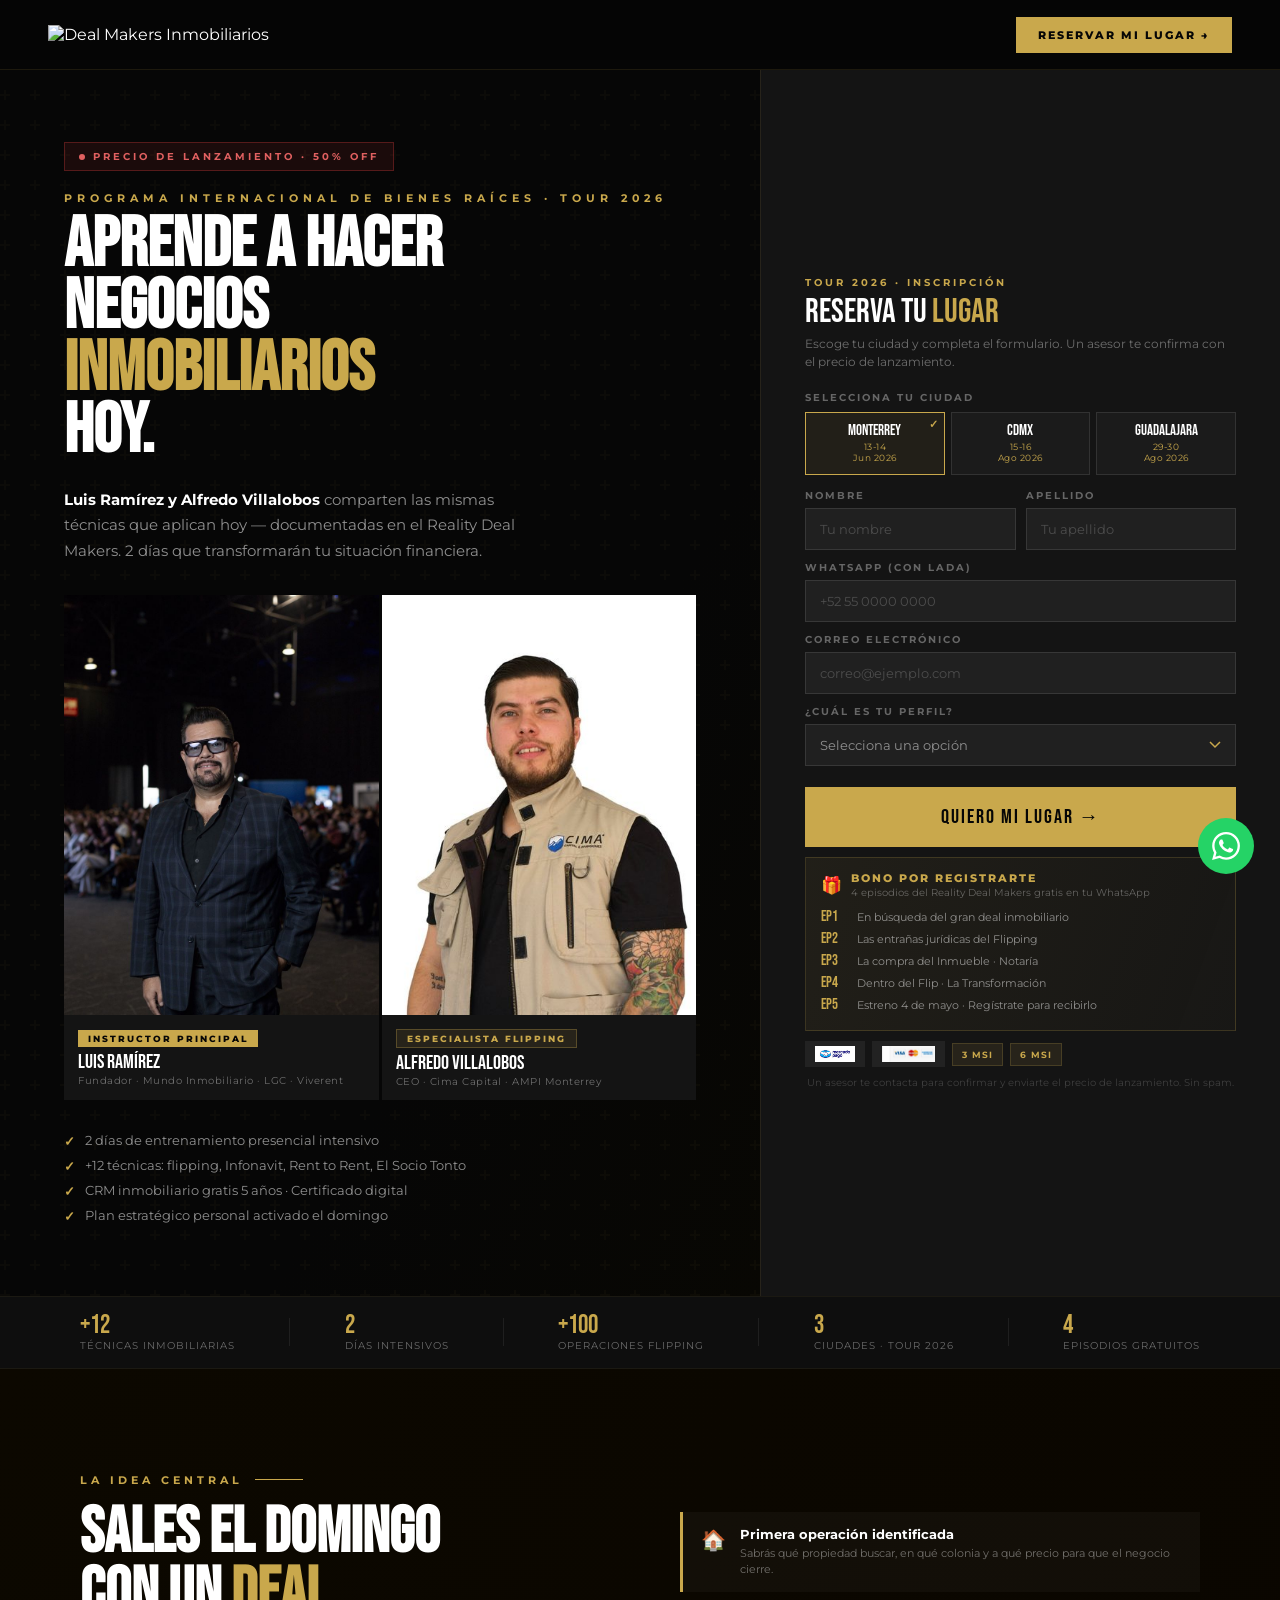
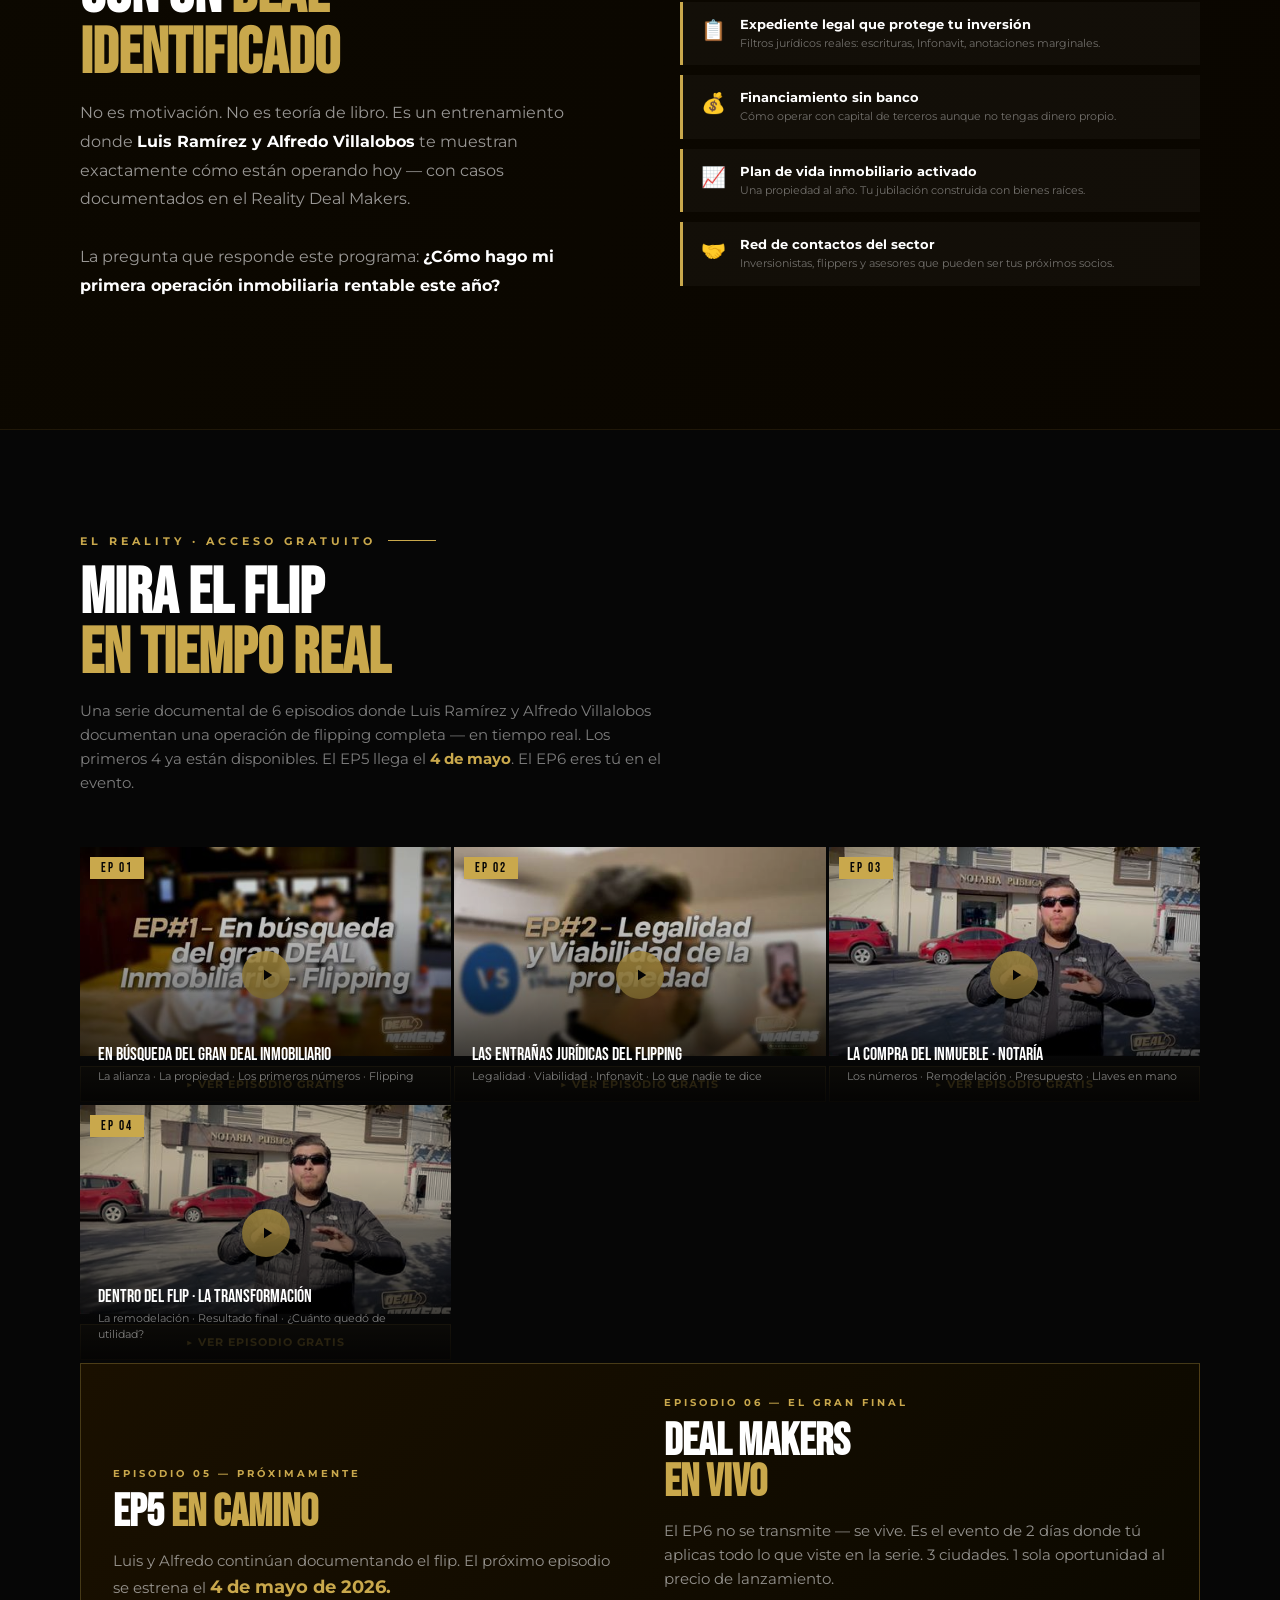
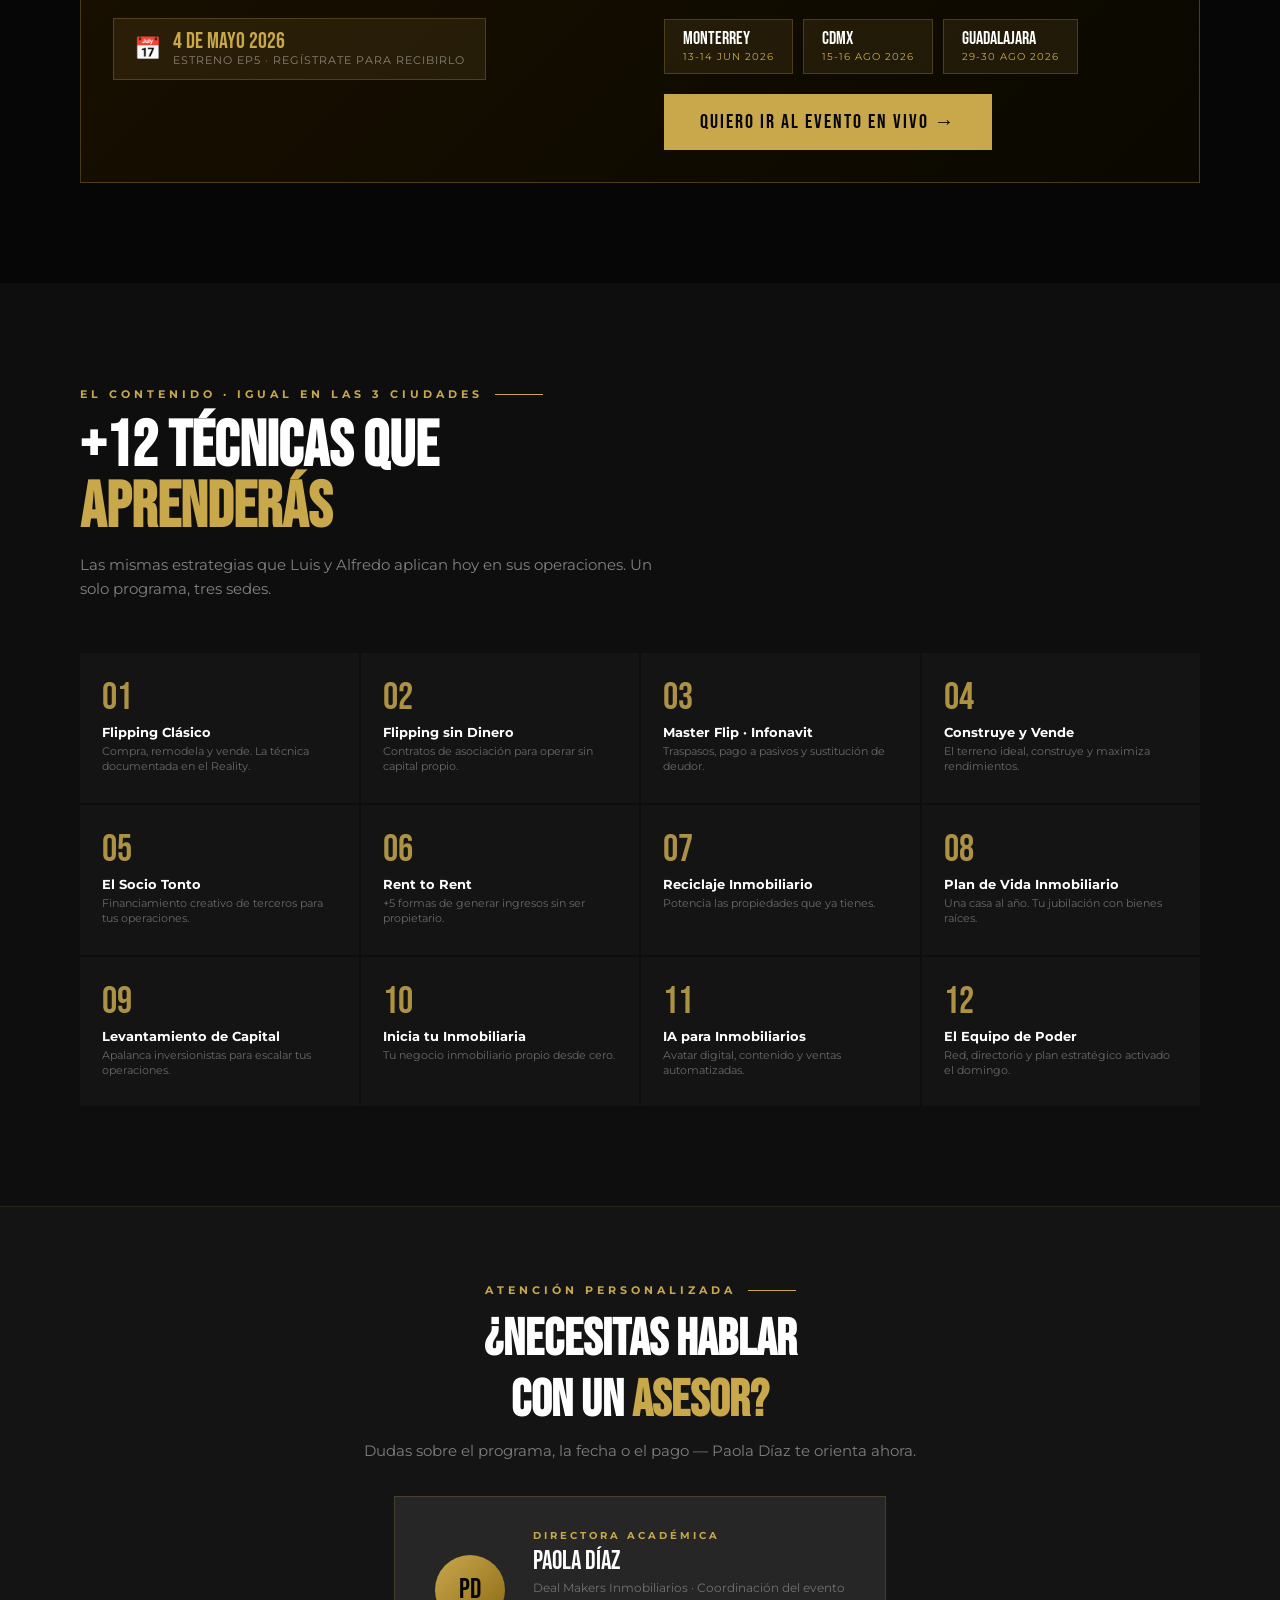
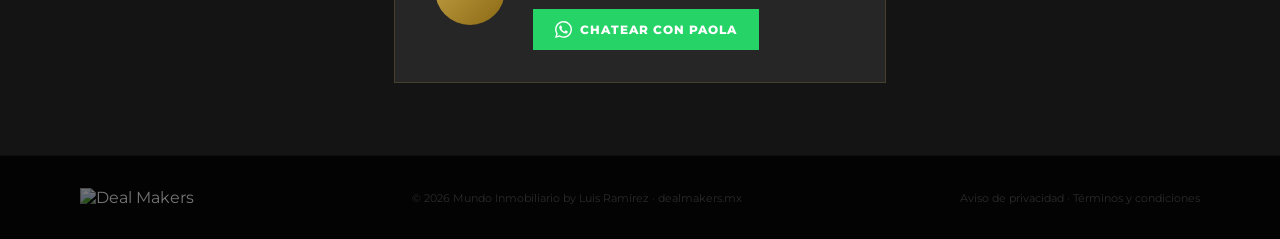
==== commit 4fc60944: "Update index.html" ====
--- a/index.html
+++ b/index.html
@@ -214,7 +214,7 @@
 <body>
 
 <nav>
-  <div class="nav-logo"><img src="[data-uri]" alt="Deal Makers Inmobiliarios"></div>
+  <div class="nav-logo"><img src="assets/img/deal_makers.png" alt="Deal Makers Inmobiliarios"></div>
   <div class="nav-right">
     <a href="#form" class="nav-cta">Reservar mi lugar →</a>
   </div>
@@ -236,7 +236,7 @@
     </p>
     <div class="inst-duo">
       <div class="ic">
-        <img src="[data-uri]" alt="Luis Ramírez" class="ic-photo">
+        <img src="assets/img/luis.jpeg" class="ic-photo" alt="Luis Ramírez" loading="lazy">
         <div class="ic-cap">
           <div class="ic-badge">Instructor Principal</div>
           <div class="ic-name">Luis Ramírez</div>
@@ -244,7 +244,7 @@
         </div>
       </div>
       <div class="ic">
-        <img src="[data-uri]" alt="Alfredo Villalobos" class="ic-photo" style="object-position:center top">
+        <img src="assets/img/alfredo.jpeg" class="ic-photo" alt="Alfredo Villalobos" loading="lazy">
         <div class="ic-cap">
           <div class="ic-badge-sec">Especialista Flipping</div>
           <div class="ic-name">Alfredo Villalobos</div>
@@ -311,8 +311,8 @@
       <div class="bono-ep"><span class="bono-n">EP5</span>Estreno 4 de mayo · Regístrate para recibirlo</div>
     </div>
     <div class="pay-bar">
-      <div class="plo"><img src="[data-uri]" alt="Mercado Pago"></div>
-      <div class="plo"><img src="[data-uri]" alt="Visa Mastercard Amex"></div>
+      <div class="plo"><img src="assets/img/mercado_pago.png" alt="Mercado Pago"></div>
+      <div class="plo"><img src="assets/img/visa_mastercard_amex.png" alt="Visa Mastercard Amex"></div>
       <div class="pmsi">3 MSI</div><div class="pmsi">6 MSI</div>
     </div>
     <p class="form-disc">Un asesor te contacta para confirmar y enviarte el precio de lanzamiento. Sin spam.</p>
@@ -358,7 +358,7 @@
     <p class="sec-sub">Una serie documental de 6 episodios donde Luis Ramírez y Alfredo Villalobos documentan una operación de flipping completa — en tiempo real. Los primeros 4 ya están disponibles. El EP5 llega el <strong style="color:var(--gold)">4 de mayo</strong>. El EP6 eres tú en el evento.</p>
     <div class="eps-grid">
       <div class="ep-card">
-        <img src="[data-uri]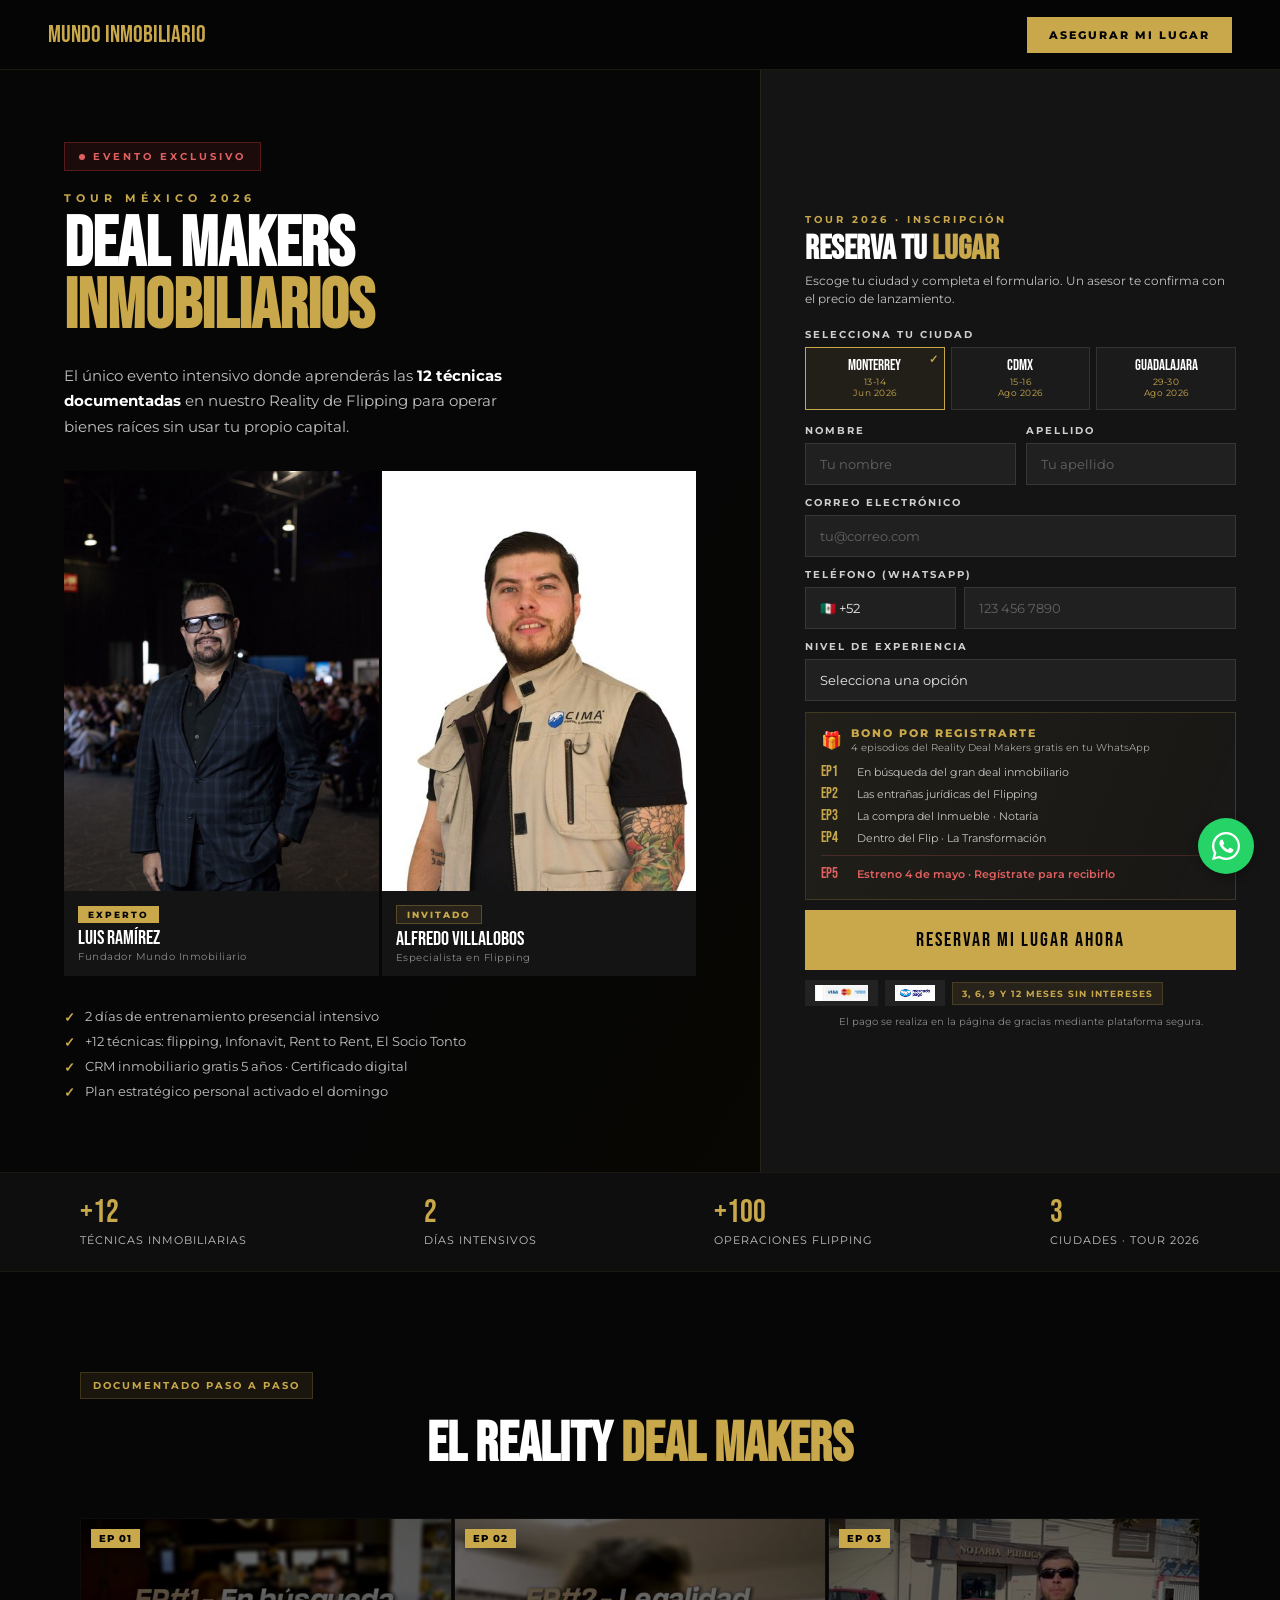
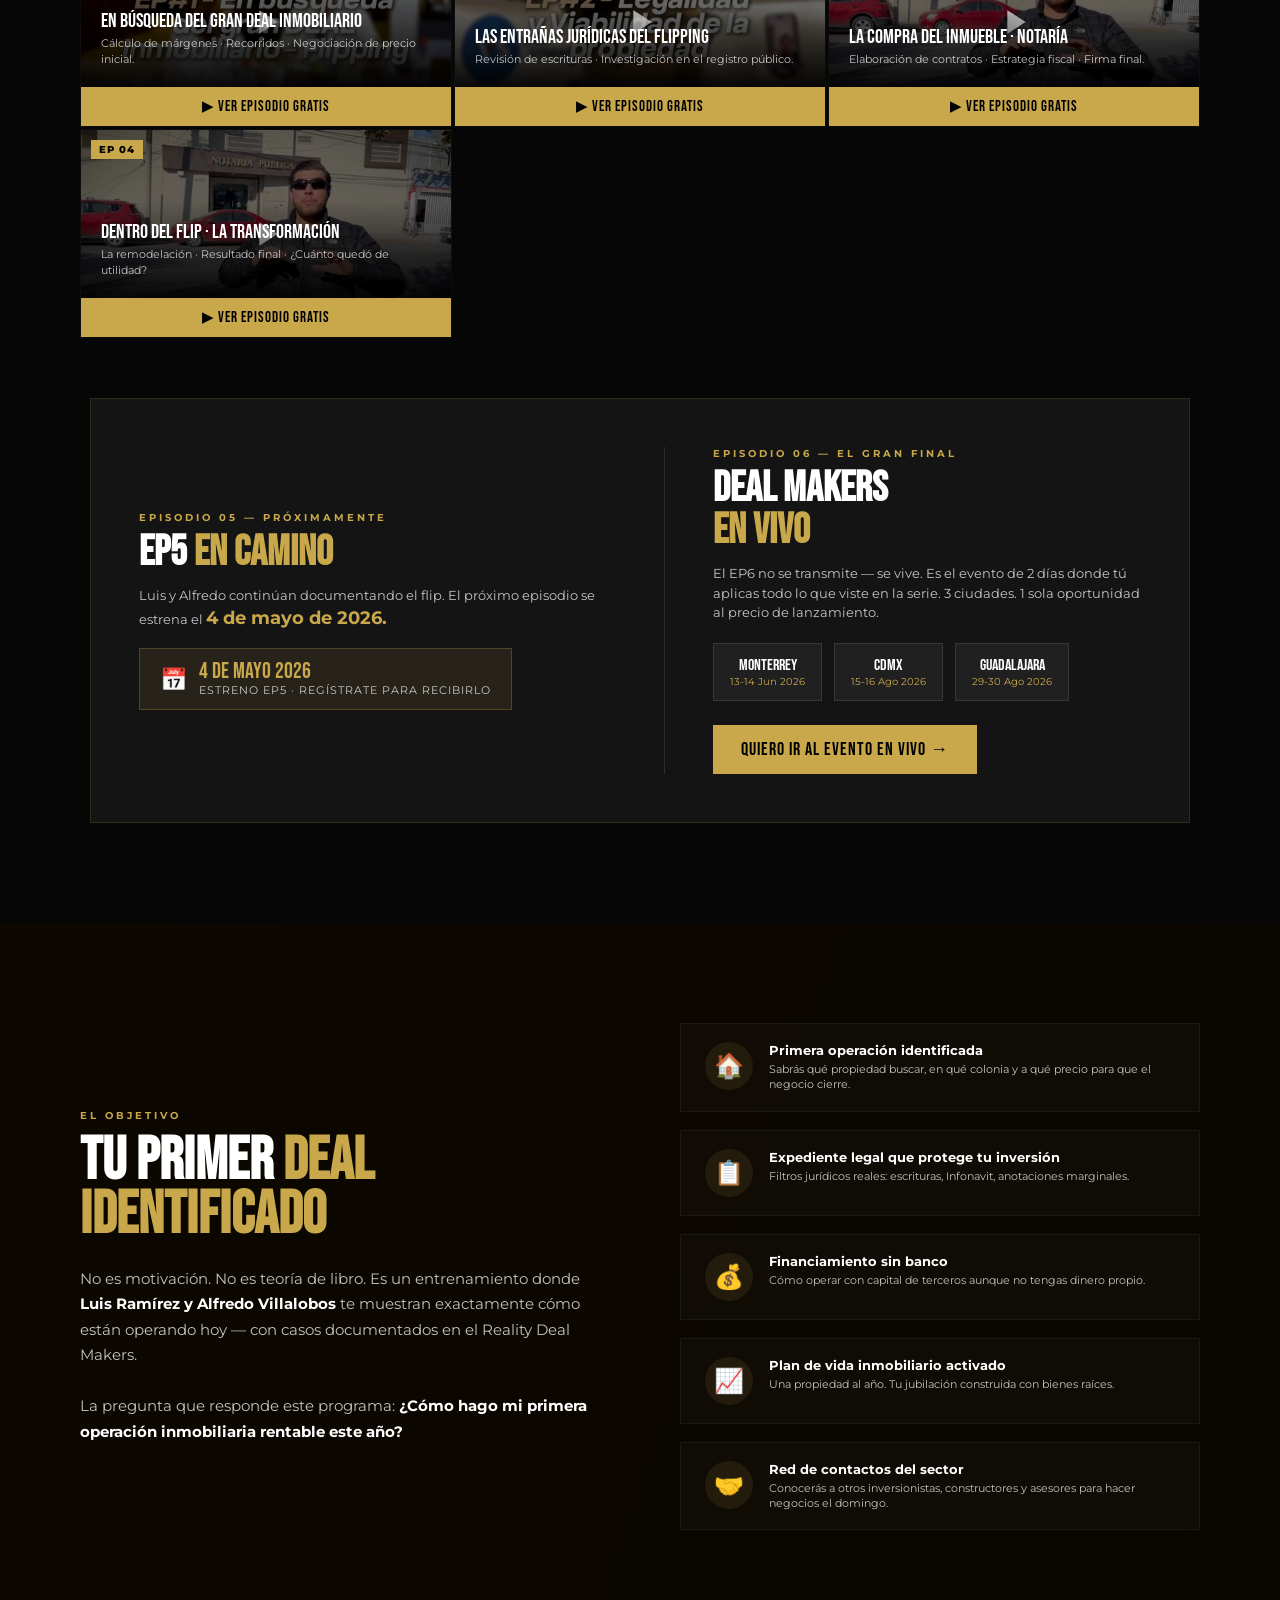
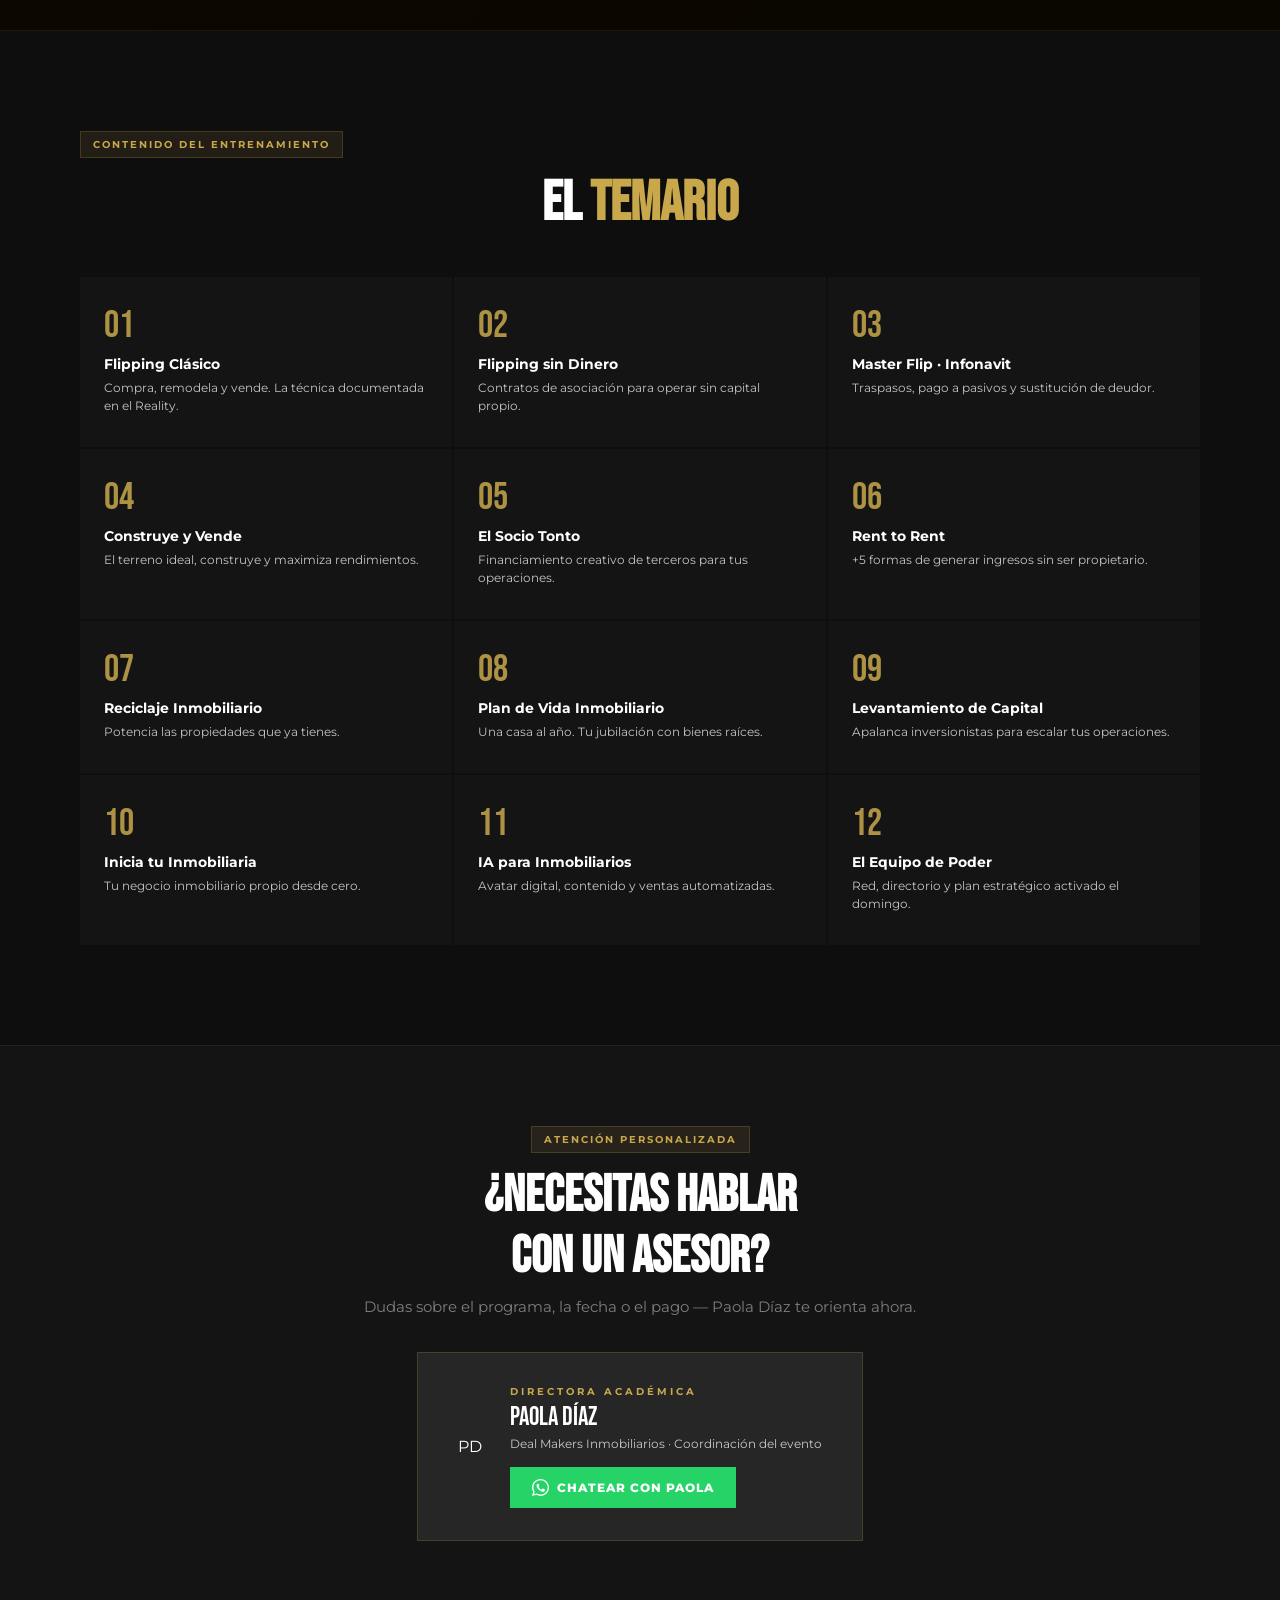
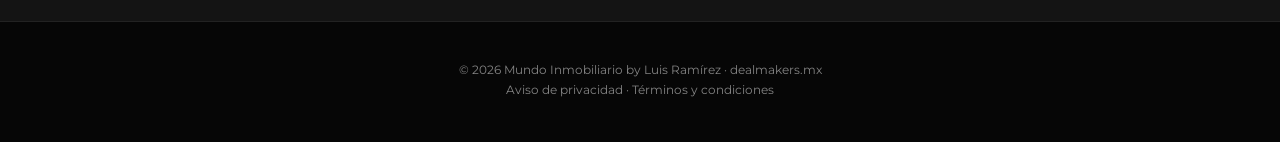
==== commit 33f070d4: "Update index.html" ====
--- a/index.html
+++ b/index.html
@@ -5,253 +5,46 @@
 <meta name="viewport" content="width=device-width, initial-scale=1.0">
 <title>Deal Makers Inmobiliarios — Reserva tu Lugar | Tour 2026</title>
 <link href="https://fonts.googleapis.com/css2?family=Bebas+Neue&family=Montserrat:wght@300;400;500;600;700;800;900&display=swap" rel="stylesheet">
-<style>
-*,*::before,*::after{box-sizing:border-box;margin:0;padding:0}
-:root{--gold:#C9A84C;--gold2:#F2D070;--dark:#060606;--dark2:#0E0E0E;--dark3:#141414;--mid:#1E1E1E;--mid2:#262626;--white:#FFFFFF;--red:#B03030;}
-html{scroll-behavior:smooth}
-body{background:var(--dark);color:var(--white);font-family:'Montserrat',sans-serif;overflow-x:hidden}
-nav{position:fixed;top:0;left:0;right:0;z-index:300;background:rgba(6,6,6,.97);border-bottom:1px solid rgba(201,168,76,.12);padding:0 48px;height:70px;display:flex;align-items:center;justify-content:space-between;}
-.nav-logo img{height:36px;object-fit:contain}
-.nav-right{display:flex;align-items:center;gap:20px}
-.nav-cta{background:var(--gold);color:var(--dark);font-weight:800;font-size:11px;letter-spacing:2px;padding:11px 22px;text-decoration:none;text-transform:uppercase;transition:all .2s;animation:navglow 2.5s infinite;}
-.nav-cta:hover{background:var(--gold2)}
-@keyframes navglow{0%,100%{box-shadow:0 0 0 rgba(201,168,76,0)}50%{box-shadow:0 0 20px rgba(201,168,76,.4)}}
-
-/* HERO SPLIT */
-.hero{min-height:100vh;padding-top:70px;display:grid;grid-template-columns:1fr 520px;background:linear-gradient(120deg,#060606 50%,#0A0800 100%);position:relative;overflow:hidden;}
-.hero::after{content:'';position:absolute;inset:0;background:url("data:image/svg+xml,%3Csvg width='60' height='60' viewBox='0 0 60 60' xmlns='http://www.w3.org/2000/svg'%3E%3Cg fill='none'%3E%3Cg fill='%23C9A84C' fill-opacity='0.03'%3E%3Cpath d='M36 34v-4h-2v4h-4v2h4v4h2v-4h4v-2h-4zm0-30V0h-2v4h-4v2h4v4h2V6h4V4h-4zM6 34v-4H4v4H0v2h4v4h2v-4h4v-2H6zM6 4V0H4v4H0v2h4v4h2V6h4V4H6z'/%3E%3C/g%3E%3C/g%3E%3C/svg%3E");pointer-events:none;}
-.hero-left{padding:72px 64px;display:flex;flex-direction:column;justify-content:center;position:relative;z-index:2;}
-.hero-right{background:var(--dark3);border-left:1px solid rgba(201,168,76,.1);padding:48px 44px;display:flex;flex-direction:column;justify-content:center;position:relative;z-index:2;overflow-y:auto;}
-
-/* hero left */
-.live-badge{display:inline-flex;align-items:center;gap:8px;background:rgba(176,48,48,.12);border:1px solid rgba(176,48,48,.4);color:#E06060;font-size:10px;font-weight:700;letter-spacing:3px;padding:7px 14px;margin-bottom:20px;text-transform:uppercase;width:fit-content;}
-.ldot{width:6px;height:6px;background:#E06060;border-radius:50%;animation:lp 1.2s infinite;flex-shrink:0}
-@keyframes lp{0%,100%{opacity:1}50%{opacity:.2}}
-.hero-eyebrow{font-size:11px;font-weight:700;letter-spacing:5px;color:var(--gold);text-transform:uppercase;margin-bottom:10px}
-.hero-title{font-family:'Bebas Neue',sans-serif;font-size:clamp(52px,5.5vw,80px);line-height:.88;color:var(--white);margin-bottom:24px;}
-.hero-title span{color:var(--gold)}
-.hero-sub{font-size:15px;color:rgba(255,255,255,.55);line-height:1.7;max-width:480px;margin-bottom:32px;}
-.hero-sub strong{color:var(--white)}
-/* instructors duo */
-.inst-duo{display:grid;grid-template-columns:1fr 1fr;gap:3px;margin-bottom:32px;}
-.ic{background:var(--dark3);overflow:hidden;position:relative;}
-.ic::before{content:'';position:absolute;top:0;left:0;right:0;height:2px;background:var(--gold)}
-.ic-photo{width:100%;aspect-ratio:3/4;object-fit:cover;object-position:top;filter:grayscale(8%);display:block;}
-.ic-cap{padding:12px 14px;}
-.ic-badge{display:inline-block;font-size:9px;font-weight:800;letter-spacing:2px;background:var(--gold);color:var(--dark);padding:3px 10px;text-transform:uppercase;margin-bottom:5px;}
-.ic-badge-sec{display:inline-block;font-size:9px;font-weight:800;letter-spacing:2px;background:rgba(201,168,76,.1);color:var(--gold);border:1px solid rgba(201,168,76,.3);padding:3px 10px;text-transform:uppercase;margin-bottom:5px;}
-.ic-name{font-family:'Bebas Neue',sans-serif;font-size:20px;color:var(--white);line-height:1;margin-bottom:2px;}
-.ic-role{font-size:10px;color:rgba(255,255,255,.38);letter-spacing:.5px;}
-/* trust */
-.trust-list{display:flex;flex-direction:column;gap:8px;}
-.tl{display:flex;align-items:flex-start;gap:10px;font-size:13px;color:rgba(255,255,255,.55)}
-.tl-ck{color:var(--gold);font-weight:700;flex-shrink:0;margin-top:1px}
-
-/* FORM */
-.form-eyebrow{font-size:10px;font-weight:700;letter-spacing:3px;color:var(--gold);text-transform:uppercase;margin-bottom:6px}
-.form-title{font-family:'Bebas Neue',sans-serif;font-size:34px;color:var(--white);line-height:1;margin-bottom:6px}
-.form-title span{color:var(--gold)}
-.form-sub{font-size:12px;color:rgba(255,255,255,.38);line-height:1.5;margin-bottom:20px}
-.fg{margin-bottom:11px}
-.fl{font-size:10px;font-weight:700;letter-spacing:2px;color:rgba(255,255,255,.35);text-transform:uppercase;display:block;margin-bottom:6px}
-.fi{width:100%;background:rgba(255,255,255,.05);border:1px solid rgba(255,255,255,.1);color:var(--white);font-family:'Montserrat',sans-serif;font-size:13px;padding:12px 14px;outline:none;transition:border .2s;border-radius:0;}
-.fi:focus{border-color:var(--gold);background:rgba(201,168,76,.04)}
-.fi::placeholder{color:rgba(255,255,255,.2)}
-.frow{display:grid;grid-template-columns:1fr 1fr;gap:10px}
-.fsel{width:100%;background:rgba(255,255,255,.05);border:1px solid rgba(255,255,255,.1);color:rgba(255,255,255,.5);font-family:'Montserrat',sans-serif;font-size:13px;padding:12px 14px;outline:none;cursor:pointer;appearance:none;border-radius:0;background-image:url("data:image/svg+xml,%3Csvg xmlns='http://www.w3.org/2000/svg' width='12' height='8'%3E%3Cpath d='M1 1l5 5 5-5' stroke='%23C9A84C' stroke-width='1.5' fill='none'/%3E%3C/svg%3E");background-repeat:no-repeat;background-position:right 14px center;}
-.fsel:focus{border-color:var(--gold)}
-.fsel option{background:#141414;color:#fff}
-/* city cards selector */
-.city-cards{display:grid;grid-template-columns:repeat(3,1fr);gap:6px;margin-bottom:14px;}
-.ccard{border:1px solid rgba(255,255,255,.1);background:rgba(255,255,255,.03);padding:10px 8px;cursor:pointer;text-align:center;transition:all .2s;position:relative;}
-.ccard:hover,.ccard.sel{border-color:var(--gold);background:rgba(201,168,76,.08)}
-.ccard.sel::before{content:'✓';position:absolute;top:4px;right:6px;color:var(--gold);font-size:11px;font-weight:700;}
-.ccard-city{font-family:'Bebas Neue',sans-serif;font-size:15px;color:var(--white);line-height:1;margin-bottom:3px;}
-.ccard-date{font-size:9px;color:var(--gold);letter-spacing:.5px;line-height:1.3}
-.btn-form{width:100%;background:var(--gold);color:var(--dark);font-family:'Bebas Neue',sans-serif;font-size:20px;letter-spacing:2px;padding:18px;border:none;cursor:pointer;transition:all .2s;margin-top:10px;}
-.btn-form:hover{background:var(--gold2);transform:translateY(-2px);box-shadow:0 8px 28px rgba(201,168,76,.4)}
-/* bono */
-.bono-box{background:linear-gradient(110deg,rgba(201,168,76,.07),rgba(201,168,76,.02));border:1px solid rgba(201,168,76,.2);padding:13px 15px;margin-top:10px;}
-.bono-hd{display:flex;align-items:center;gap:9px;margin-bottom:8px}
-.bono-ico{font-size:17px;flex-shrink:0}
-.bono-ttl{font-size:11px;font-weight:800;letter-spacing:2px;color:var(--gold);text-transform:uppercase}
-.bono-sub{font-size:10px;color:rgba(255,255,255,.32);margin-top:1px}
-.bono-ep{display:flex;align-items:center;gap:8px;font-size:11px;color:rgba(255,255,255,.5);margin-bottom:3px}
-.bono-n{font-family:'Bebas Neue',sans-serif;font-size:15px;color:var(--gold);min-width:28px;flex-shrink:0}
-/* pay */
-.pay-bar{display:flex;align-items:center;gap:7px;flex-wrap:wrap;margin-top:10px}
-.plo{background:rgba(255,255,255,.06);padding:5px 10px;display:flex;align-items:center}
-.plo img{height:16px;object-fit:contain}
-.pmsi{background:rgba(201,168,76,.1);border:1px solid rgba(201,168,76,.2);padding:5px 9px;font-size:9px;font-weight:700;color:var(--gold);letter-spacing:1px}
-.form-disc{font-size:10px;color:rgba(255,255,255,.18);text-align:center;margin-top:9px;line-height:1.4}
-
-/* PROOF BAR */
-.proof-bar{background:var(--dark2);padding:16px 80px;border-top:1px solid rgba(201,168,76,.07);border-bottom:1px solid rgba(201,168,76,.07);display:flex;align-items:center;justify-content:space-between;flex-wrap:wrap;gap:16px;}
-.proof-num{font-family:'Bebas Neue',sans-serif;font-size:26px;color:var(--gold);line-height:1}
-.proof-label{font-size:10px;color:rgba(255,255,255,.38);text-transform:uppercase;letter-spacing:1px}
-.proof-div{width:1px;height:28px;background:rgba(255,255,255,.07)}
-
-/* OBJETIVO */
-.objetivo-sec{padding:100px 80px;background:linear-gradient(110deg,#0C0800,#0A0600);border-bottom:1px solid rgba(201,168,76,.1);}
-.obj-inner{max-width:1400px;margin:0 auto;display:grid;grid-template-columns:1fr 1fr;gap:80px;align-items:center;}
-.sec-tag{display:inline-flex;align-items:center;gap:12px;font-size:11px;font-weight:700;letter-spacing:4px;color:var(--gold);text-transform:uppercase;margin-bottom:16px}
-.sec-tag::after{content:'';width:48px;height:1px;background:var(--gold)}
-.sec-title{font-family:'Bebas Neue',sans-serif;font-size:clamp(40px,5vw,64px);line-height:.95;color:var(--white);margin-bottom:14px}
-.sec-title span{color:var(--gold)}
-.sec-sub{font-size:15px;color:rgba(255,255,255,.48);max-width:600px;line-height:1.6;margin-bottom:48px}
-.obj-body{font-size:16px;color:rgba(255,255,255,.58);line-height:1.8;margin-bottom:28px;}
-.obj-body strong{color:var(--white)}
-.obj-pillars{display:flex;flex-direction:column;gap:10px;}
-.op{display:flex;align-items:flex-start;gap:14px;padding:14px 18px;background:rgba(255,255,255,.03);border-left:3px solid var(--gold);}
-.op-ico{font-size:20px;flex-shrink:0;margin-top:2px}
-.op-title{font-size:13px;font-weight:700;color:var(--white);margin-bottom:3px}
-.op-desc{font-size:11px;color:rgba(255,255,255,.4);line-height:1.5}
-
-/* EPISODIOS */
-.eps-sec{padding:100px 80px;background:var(--dark)}
-.eps-sec .sec-wrap{max-width:1400px;margin:0 auto}
-.eps-grid{display:grid;grid-template-columns:repeat(3,1fr);gap:3px;margin-top:52px}
-.ep-card{background:var(--dark3);overflow:hidden;position:relative;}
-.ep-thumb{width:100%;aspect-ratio:16/9;object-fit:cover;display:block;filter:brightness(.82);}
-.ep-overlay{position:absolute;top:0;left:0;right:0;bottom:0;background:linear-gradient(to bottom,transparent 25%,rgba(0,0,0,.88) 100%);display:flex;flex-direction:column;justify-content:flex-end;padding:18px;}
-.ep-num-badge{position:absolute;top:10px;left:10px;background:var(--gold);color:var(--dark);font-family:'Bebas Neue',sans-serif;font-size:13px;letter-spacing:2px;padding:3px 11px;}
-.ep-play{position:absolute;top:50%;left:50%;transform:translate(-50%,-50%);width:48px;height:48px;background:rgba(201,168,76,.85);border-radius:50%;display:flex;align-items:center;justify-content:center;transition:all .2s;}
-.ep-card:hover .ep-play{background:var(--gold);transform:translate(-50%,-50%) scale(1.1)}
-.ep-play svg{width:18px;height:18px;fill:var(--dark);margin-left:3px}
-.ep-title{font-family:'Bebas Neue',sans-serif;font-size:18px;color:var(--white);line-height:1.1;margin-bottom:4px;}
-.ep-desc{font-size:11px;color:rgba(255,255,255,.48);line-height:1.4;}
-.ep-link{display:flex;align-items:center;justify-content:center;gap:7px;background:rgba(201,168,76,.1);border:1px solid rgba(201,168,76,.25);color:var(--gold);font-size:11px;font-weight:700;letter-spacing:1px;padding:10px;text-decoration:none;text-transform:uppercase;margin-top:10px;transition:all .2s;}
-.ep-link:hover{background:rgba(201,168,76,.2)}
-/* EP5 special */
-.ep5-card{background:linear-gradient(135deg,#1A1000,#0A0800);border:1px solid rgba(201,168,76,.3);overflow:hidden;position:relative;padding:32px;display:flex;flex-direction:column;justify-content:center;grid-column:1/-1;}
-.ep5-eyebrow{font-size:10px;font-weight:700;letter-spacing:3px;color:var(--gold);text-transform:uppercase;margin-bottom:12px}
-.ep5-title{font-family:'Bebas Neue',sans-serif;font-size:clamp(32px,3.5vw,52px);line-height:.92;color:var(--white);margin-bottom:16px;}
-.ep5-title span{color:var(--gold)}
-.ep5-sub{font-size:15px;color:rgba(255,255,255,.55);line-height:1.6;max-width:640px;margin-bottom:28px;}
-.ep5-cities{display:flex;gap:10px;flex-wrap:wrap;margin-bottom:28px;}
-.ep5-city{background:rgba(201,168,76,.1);border:1px solid rgba(201,168,76,.25);padding:10px 18px;}
-.ep5-city-name{font-family:'Bebas Neue',sans-serif;font-size:18px;color:var(--white);line-height:1;margin-bottom:2px;}
-.ep5-city-date{font-size:10px;color:var(--gold);letter-spacing:1px;text-transform:uppercase;}
-.ep5-cta{display:inline-block;background:var(--gold);color:var(--dark);font-family:'Bebas Neue',sans-serif;font-size:20px;letter-spacing:2px;padding:16px 36px;text-decoration:none;transition:all .2s;}
-.ep5-cta:hover{background:var(--gold2);transform:translateY(-2px);box-shadow:0 8px 28px rgba(201,168,76,.4)}
-
-/* TEMARIO */
-.temario-sec{padding:100px 80px;background:var(--dark2)}
-.temario-sec .sec-wrap{max-width:1400px;margin:0 auto}
-.temario-grid{display:grid;grid-template-columns:repeat(4,1fr);gap:2px;margin-top:52px}
-.tec{background:var(--dark3);padding:26px 22px;border-bottom:2px solid transparent;transition:border-color .2s;}
-.tec:hover{border-bottom-color:var(--gold)}
-.tec-num{font-family:'Bebas Neue',sans-serif;font-size:38px;color:rgba(201,168,76,.85);line-height:1;margin-bottom:7px}
-.tec-name{font-size:13px;font-weight:700;color:var(--white);margin-bottom:4px}
-.tec-desc{font-size:11px;color:rgba(255,255,255,.36);line-height:1.4}
-
-/* ASESOR */
-.asesor-sec{padding:72px 80px;background:var(--dark3);border-top:1px solid rgba(201,168,76,.1);text-align:center}
-.asesor-title{font-family:'Bebas Neue',sans-serif;font-size:clamp(32px,4vw,52px);color:var(--white);margin-bottom:10px}
-.asesor-title span{color:var(--gold)}
-.asesor-sub{font-size:15px;color:rgba(255,255,255,.45);margin-bottom:36px}
-.asesor-card{background:var(--mid2);border:1px solid rgba(201,168,76,.2);padding:32px 40px;display:inline-flex;align-items:center;gap:28px;text-align:left;}
-.av-circle{width:70px;height:70px;background:linear-gradient(135deg,var(--gold),#8B6914);border-radius:50%;display:flex;align-items:center;justify-content:center;font-family:'Bebas Neue',sans-serif;font-size:28px;color:var(--dark);flex-shrink:0}
-.av-role{font-size:10px;font-weight:700;letter-spacing:3px;color:var(--gold);text-transform:uppercase;margin-bottom:4px}
-.av-name{font-family:'Bebas Neue',sans-serif;font-size:26px;color:var(--white);margin-bottom:3px}
-.av-dept{font-size:12px;color:rgba(255,255,255,.35);margin-bottom:14px}
-.wa-green-btn{display:inline-flex;align-items:center;gap:8px;background:#25D366;color:#fff;font-weight:800;font-size:12px;letter-spacing:1px;padding:12px 22px;text-decoration:none;text-transform:uppercase;transition:all .2s;}
-.wa-green-btn:hover{background:#1ebe5c;transform:translateY(-2px)}
-.wa-green-btn svg{width:17px;height:17px;fill:currentColor;flex-shrink:0}
-/* float WA */
-.wa-float{position:fixed;bottom:26px;right:26px;z-index:500;display:flex;flex-direction:column;align-items:flex-end;gap:10px;}
-.wa-bubble{background:var(--dark3);border:1px solid rgba(201,168,76,.2);padding:14px 18px;max-width:240px;box-shadow:0 8px 28px rgba(0,0,0,.5);display:none;position:relative;}
-.wa-bubble.open{display:block;animation:fi .3s ease}
-@keyframes fi{from{opacity:0;transform:translateY(8px)}to{opacity:1;transform:translateY(0)}}
-.wa-btitle{font-size:12px;font-weight:700;color:var(--white);margin-bottom:3px}
-.wa-bsub{font-size:11px;color:rgba(255,255,255,.38);margin-bottom:12px;line-height:1.4}
-.wa-blink{display:flex;align-items:center;gap:6px;background:#25D366;color:#fff;font-size:11px;font-weight:700;padding:9px 14px;text-decoration:none;text-transform:uppercase;letter-spacing:1px;}
-.wa-blink svg{width:14px;height:14px;fill:currentColor;flex-shrink:0}
-.wa-bclose{position:absolute;top:-8px;right:-8px;width:20px;height:20px;background:var(--mid2);border:1px solid rgba(255,255,255,.15);border-radius:50%;color:rgba(255,255,255,.5);font-size:11px;cursor:pointer;display:flex;align-items:center;justify-content:center;}
-.wa-fab{width:56px;height:56px;background:#25D366;border-radius:50%;display:flex;align-items:center;justify-content:center;cursor:pointer;border:none;transition:all .2s;animation:wapulse 2.5s infinite;}
-.wa-fab:hover{transform:scale(1.08)}
-.wa-fab svg{width:28px;height:28px;fill:#fff}
-@keyframes wapulse{0%,100%{box-shadow:0 4px 18px rgba(37,211,102,.5)}50%{box-shadow:0 4px 28px rgba(37,211,102,.8)}}
-footer{background:#030303;padding:32px 80px;display:flex;justify-content:space-between;align-items:center;border-top:1px solid rgba(255,255,255,.04);flex-wrap:wrap;gap:12px;}
-.footer-logo img{height:26px;opacity:.45}
-.footer-txt{font-size:11px;color:rgba(255,255,255,.16)}
-@media(max-width:960px){
-  nav{padding:0 20px}
-  .hero{grid-template-columns:1fr}
-  .hero-left{padding:52px 20px 40px}
-  .hero-right{padding:40px 20px;border-left:none;border-top:1px solid rgba(201,168,76,.1)}
-  .inst-duo{grid-template-columns:1fr 1fr}
-  .objetivo-sec,.eps-sec,.temario-sec,.asesor-sec{padding:60px 20px}
-  .obj-inner{grid-template-columns:1fr;gap:40px}
-  .temario-grid{grid-template-columns:1fr 1fr}
-  .eps-grid{grid-template-columns:1fr 1fr}
-  .proof-bar{padding:14px 20px}
-  .frow{grid-template-columns:1fr}
-  .asesor-card{flex-direction:column;text-align:center;padding:24px}
-  footer{padding:24px 20px;flex-direction:column;text-align:center}
-}
-</style>
-<!-- ============= DEAL MAKERS · SEO + TRACKING ============= -->
-<link rel="canonical" href="https://tudominio.com/deal-makers/">
-<meta name="description" content="El tour inmobiliario más grande de México. CDMX, Guadalajara y Monterrey 2026. Aprende a generar deals con los mejores cerradores.">
-<meta name="robots" content="index,follow,max-image-preview:large">
-<meta property="og:type" content="website">
-<meta property="og:title" content="Deal Makers Inmobiliarios — Reserva tu Lugar | Tour 2026">
-<meta property="og:description" content="El tour inmobiliario más grande de México. CDMX, Guadalajara y Monterrey 2026. Aprende a generar deals con los mejores cerradores.">
-<meta property="og:url" content="https://tudominio.com/deal-makers/">
-<meta property="og:image" content="https://tudominio.com/deal-makers/assets/img/og-main.jpg">
-<meta property="og:locale" content="es_MX">
-<meta property="og:site_name" content="Deal Makers Inmobiliarios">
-<meta name="twitter:card" content="summary_large_image">
-<meta name="twitter:title" content="Deal Makers Inmobiliarios — Reserva tu Lugar | Tour 2026">
-<meta name="twitter:description" content="El tour inmobiliario más grande de México. CDMX, Guadalajara y Monterrey 2026. Aprende a generar deals con los mejores cerradores.">
-<meta name="twitter:image" content="https://tudominio.com/deal-makers/assets/img/og-main.jpg">
-<script>window.DM_CITY=null;</script>
-<script src="/deal-makers/assets/js/dm-config.js" defer></script>
-<script src="/deal-makers/assets/js/dm-tracking.js" defer></script>
-<!-- ====================================================== -->
+<link rel="stylesheet" href="assets/css/style.css">
 </head>
 <body>
 
 <nav>
-  <div class="nav-logo"><img src="assets/img/deal_makers.png" alt="Deal Makers Inmobiliarios"></div>
+  <div class="nav-logo">
+    <span style="font-family:'Bebas Neue'; font-size:24px; color:var(--gold);">MUNDO INMOBILIARIO</span>
+  </div>
   <div class="nav-right">
-    <a href="#form" class="nav-cta">Reservar mi lugar →</a>
+    <a href="#form" class="nav-cta">Asegurar mi lugar</a>
   </div>
 </nav>
 
-<!-- ① HERO -->
+<main>
 <div class="hero">
   <div class="hero-left">
-    <div class="live-badge"><span class="ldot"></span>Precio de lanzamiento · 50% OFF</div>
-    <div class="hero-eyebrow">Programa Internacional de Bienes Raíces · Tour 2026</div>
-    <h1 class="hero-title">
-      APRENDE A HACER<br>
-      NEGOCIOS<br>
-      <span>INMOBILIARIOS</span><br>
-      HOY.
-    </h1>
-    <p class="hero-sub">
-      <strong>Luis Ramírez y Alfredo Villalobos</strong> comparten las mismas técnicas que aplican hoy — documentadas en el Reality Deal Makers. 2 días que transformarán tu situación financiera.
-    </p>
+    <div class="live-badge"><div class="ldot"></div>EVENTO EXCLUSIVO</div>
+    <div class="hero-eyebrow">TOUR MÉXICO 2026</div>
+    <h1 class="hero-title">DEAL MAKERS<br><span>INMOBILIARIOS</span></h1>
+    <p class="hero-sub">El único evento intensivo donde aprenderás las <strong>12 técnicas documentadas</strong> en nuestro Reality de Flipping para operar bienes raíces sin usar tu propio capital.</p>
+    
     <div class="inst-duo">
       <div class="ic">
         <img src="assets/img/luis.jpeg" class="ic-photo" alt="Luis Ramírez" loading="lazy">
         <div class="ic-cap">
-          <div class="ic-badge">Instructor Principal</div>
-          <div class="ic-name">Luis Ramírez</div>
-          <div class="ic-role">Fundador · Mundo Inmobiliario · LGC · Viverent</div>
+          <div class="ic-badge">EXPERTO</div>
+          <div class="ic-name">LUIS RAMÍREZ</div>
+          <div class="ic-role">Fundador Mundo Inmobiliario</div>
         </div>
       </div>
       <div class="ic">
         <img src="assets/img/alfredo.jpeg" class="ic-photo" alt="Alfredo Villalobos" loading="lazy">
         <div class="ic-cap">
-          <div class="ic-badge-sec">Especialista Flipping</div>
-          <div class="ic-name">Alfredo Villalobos</div>
-          <div class="ic-role">CEO · Cima Capital · AMPI Monterrey</div>
-        </div>
-      </div>
-    </div>
+          <div class="ic-badge-sec">INVITADO</div>
+          <div class="ic-name">ALFREDO VILLALOBOS</div>
+          <div class="ic-role">Especialista en Flipping</div>
+        </div>
+      </div>
+    </div>
+    
     <div class="trust-list">
       <div class="tl"><span class="tl-ck">✓</span>2 días de entrenamiento presencial intensivo</div>
       <div class="tl"><span class="tl-ck">✓</span>+12 técnicas: flipping, Infonavit, Rent to Rent, El Socio Tonto</div>
@@ -260,84 +53,196 @@
     </div>
   </div>
 
-  <!-- FORM -->
   <div class="hero-right" id="form">
     <div class="form-eyebrow">Tour 2026 · Inscripción</div>
-    <div class="form-title">RESERVA TU <span>LUGAR</span></div>
-    <div class="form-sub">Escoge tu ciudad y completa el formulario. Un asesor te confirma con el precio de lanzamiento.</div>
-
-    <label class="fl" style="margin-bottom:8px">Selecciona tu ciudad</label>
-    <div class="city-cards">
-      <div class="ccard sel" onclick="selCity(this,'Monterrey','13 y 14 de Junio 2026')">
-        <div class="ccard-city">Monterrey</div>
-        <div class="ccard-date">13-14<br>Jun 2026</div>
-      </div>
-      <div class="ccard" onclick="selCity(this,'CDMX','15 y 16 de Agosto 2026')">
-        <div class="ccard-city">CDMX</div>
-        <div class="ccard-date">15-16<br>Ago 2026</div>
-      </div>
-      <div class="ccard" onclick="selCity(this,'Guadalajara','29 y 30 de Agosto 2026')">
-        <div class="ccard-city">Guadalajara</div>
-        <div class="ccard-date">29-30<br>Ago 2026</div>
-      </div>
-    </div>
-    <div class="frow">
-      <div class="fg"><label class="fl">Nombre</label><input type="text" class="fi" placeholder="Tu nombre" id="fn"></div>
-      <div class="fg"><label class="fl">Apellido</label><input type="text" class="fi" placeholder="Tu apellido" id="ln"></div>
-    </div>
-    <div class="fg"><label class="fl">WhatsApp (con lada)</label><input type="tel" class="fi" placeholder="+52 55 0000 0000" id="wa"></div>
-    <div class="fg"><label class="fl">Correo electrónico</label><input type="email" class="fi" placeholder="correo@ejemplo.com" id="em"></div>
-    <div class="fg">
-      <label class="fl">¿Cuál es tu perfil?</label>
-      <select class="fsel" id="exp">
-        <option value="">Selecciona una opción</option>
-        <option>Comienzo desde cero</option>
-        <option>Tengo propiedades y quiero optimizarlas</option>
-        <option>Soy asesor o agente inmobiliario</option>
-        <option>Soy inversionista activo</option>
-        <option>Quiero llevar a mi equipo</option>
-      </select>
-    </div>
-    <button class="btn-form" onclick="enviar()">QUIERO MI LUGAR →</button>
-    <div class="bono-box">
-      <div class="bono-hd">
-        <div class="bono-ico">🎁</div>
-        <div><div class="bono-ttl">Bono por registrarte</div><div class="bono-sub">4 episodios del Reality Deal Makers gratis en tu WhatsApp</div></div>
-      </div>
-      <div class="bono-ep"><span class="bono-n">EP1</span>En búsqueda del gran deal inmobiliario</div>
-      <div class="bono-ep"><span class="bono-n">EP2</span>Las entrañas jurídicas del Flipping</div>
-      <div class="bono-ep"><span class="bono-n">EP3</span>La compra del Inmueble · Notaría</div>
-      <div class="bono-ep"><span class="bono-n">EP4</span>Dentro del Flip · La Transformación</div>
-      <div class="bono-ep"><span class="bono-n">EP5</span>Estreno 4 de mayo · Regístrate para recibirlo</div>
-    </div>
-    <div class="pay-bar">
-      <div class="plo"><img src="assets/img/mercado_pago.png" alt="Mercado Pago"></div>
-      <div class="plo"><img src="assets/img/visa_mastercard_amex.png" alt="Visa Mastercard Amex"></div>
-      <div class="pmsi">3 MSI</div><div class="pmsi">6 MSI</div>
-    </div>
-    <p class="form-disc">Un asesor te contacta para confirmar y enviarte el precio de lanzamiento. Sin spam.</p>
+    <h2 class="form-title">RESERVA TU <span>LUGAR</span></h2>
+    <p class="form-sub">Escoge tu ciudad y completa el formulario. Un asesor te confirma con el precio de lanzamiento.</p>
+
+    <form id="leadForm">
+      <div class="fg" style="margin-bottom: 14px;">
+        <label class="fl">Selecciona tu ciudad</label>
+        <input type="hidden" id="ciudad" required value="Monterrey"> 
+        <div class="city-cards">
+          <div class="ccard sel" data-city="Monterrey">
+            <div class="ccard-city">Monterrey</div>
+            <div class="ccard-date">13-14<br>Jun 2026</div>
+          </div>
+          <div class="ccard" data-city="CDMX">
+            <div class="ccard-city">CDMX</div>
+            <div class="ccard-date">15-16<br>Ago 2026</div>
+          </div>
+          <div class="ccard" data-city="Guadalajara">
+            <div class="ccard-city">Guadalajara</div>
+            <div class="ccard-date">29-30<br>Ago 2026</div>
+          </div>
+        </div>
+      </div>
+
+      <div class="frow">
+        <div class="fg">
+          <label for="nombre" class="fl">Nombre</label>
+          <input type="text" id="nombre" class="fi" required placeholder="Tu nombre">
+        </div>
+        <div class="fg">
+          <label for="apellido" class="fl">Apellido</label>
+          <input type="text" id="apellido" class="fi" required placeholder="Tu apellido">
+        </div>
+      </div>
+      
+      <div class="fg">
+        <label for="correo" class="fl">Correo Electrónico</label>
+        <input type="email" id="correo" class="fi" required placeholder="tu@correo.com">
+      </div>
+      
+      <div class="fg">
+        <label for="telefono" class="fl">Teléfono (WhatsApp)</label>
+        <div class="phone-wrap" style="display:flex; gap:8px;">
+          <select id="countryCode" class="fsel" style="width: 35%; padding-right:20px;" aria-label="Código de país">
+            <option value="+52" selected>🇲🇽 +52</option>
+            <option value="+51">🇵🇪 +51</option>
+            <option value="+591">🇧🇴 +591</option>
+            <option value="+57">🇨🇴 +57</option>
+            <option value="+56">🇨🇱 +56</option>
+          </select>
+          <input type="tel" id="telefono" class="fi" style="width: 65%; flex:1;" required placeholder="123 456 7890">
+        </div>
+      </div>
+      
+      <div class="fg">
+        <label for="exp" class="fl">Nivel de experiencia</label>
+        <select class="fsel" id="exp" required>
+          <option value="" disabled selected>Selecciona una opción</option>
+          <option value="cero">Comienzo desde cero</option>
+          <option value="propiedades">Tengo propiedades y quiero optimizarlas</option>
+          <option value="inversor">Soy inversor activo</option>
+        </select>
+      </div>
+
+      <div class="bono-box">
+        <div class="bono-hd">
+          <div class="bono-ico">🎁</div>
+          <div>
+            <div class="bono-ttl">Bono por registrarte</div>
+            <div class="bono-sub">4 episodios del Reality Deal Makers gratis en tu WhatsApp</div>
+          </div>
+        </div>
+        <div class="bono-ep"><div class="bono-n">EP1</div><div>En búsqueda del gran deal inmobiliario</div></div>
+        <div class="bono-ep"><div class="bono-n">EP2</div><div>Las entrañas jurídicas del Flipping</div></div>
+        <div class="bono-ep"><div class="bono-n">EP3</div><div>La compra del Inmueble · Notaría</div></div>
+        <div class="bono-ep"><div class="bono-n">EP4</div><div>Dentro del Flip · La Transformación</div></div>
+        <div class="bono-ep" style="margin-top:8px; border-top:1px solid rgba(224,96,96,.2); padding-top:8px;">
+          <div class="bono-n" style="color:#E06060">EP5</div><div style="color:#E06060; font-weight:600;">Estreno 4 de mayo · Regístrate para recibirlo</div>
+        </div>
+      </div>
+      
+      <button type="submit" class="btn-form">RESERVAR MI LUGAR AHORA</button>
+
+      <div class="pay-bar">
+        <div class="plo"><img src="assets/img/visa_mastercard_amex.png" alt="Tarjetas" loading="lazy"></div>
+        <div class="plo"><img src="assets/img/mercado_pago.png" alt="Mercado Pago" loading="lazy"></div>
+        <div class="pmsi">3, 6, 9 Y 12 MESES SIN INTERESES</div>
+      </div>
+      <div class="form-disc">El pago se realiza en la página de gracias mediante plataforma segura.</div>
+    </form>
   </div>
 </div>
 
-<!-- PROOF BAR -->
 <div class="proof-bar">
-  <div><div class="proof-num">+12</div><div class="proof-label">Técnicas inmobiliarias</div></div>
-  <div class="proof-div"></div>
-  <div><div class="proof-num">2</div><div class="proof-label">Días intensivos</div></div>
-  <div class="proof-div"></div>
-  <div><div class="proof-num">+100</div><div class="proof-label">Operaciones flipping</div></div>
-  <div class="proof-div"></div>
-  <div><div class="proof-num">3</div><div class="proof-label">Ciudades · Tour 2026</div></div>
-  <div class="proof-div"></div>
-  <div><div class="proof-num">4</div><div class="proof-label">Episodios gratuitos</div></div>
+  <div><div class="proof-num">+12</div><div class="proof-label">TÉCNICAS INMOBILIARIAS</div></div>
+  <div><div class="proof-num">2</div><div class="proof-label">DÍAS INTENSIVOS</div></div>
+  <div><div class="proof-num">+100</div><div class="proof-label">OPERACIONES FLIPPING</div></div>
+  <div><div class="proof-num">3</div><div class="proof-label">CIUDADES · TOUR 2026</div></div>
 </div>
 
-<!-- ② OBJETIVO -->
-<div class="objetivo-sec">
+<section class="reality-sec">
+  <div class="sec-tag" style="justify-content:center;margin-bottom:12px">Documentado paso a paso</div>
+  <h2 class="reality-title">EL REALITY <span>DEAL MAKERS</span></h2>
+  <div class="ep-grid">
+    <div class="ep-card">
+      <img src="assets/img/episodio_1.jpeg" alt="Episodio 1" loading="lazy">
+      <div class="ep-num-badge">EP 01</div>
+      <div class="ep-play"><svg viewBox="0 0 24 24"><path d="M8 5v14l11-7z"/></svg></div>
+      <div class="ep-overlay">
+        <div class="ep-title">En búsqueda del gran deal inmobiliario</div>
+        <div class="ep-desc">Cálculo de márgenes · Recorridos · Negociación de precio inicial.</div>
+      </div>
+      <a href="https://youtu.be/dgpImht5BaA" target="_blank" class="ep-link">▶ VER EPISODIO GRATIS</a>
+    </div>
+    <div class="ep-card">
+      <img src="assets/img/episodio_2.jpeg" alt="Episodio 2" loading="lazy">
+      <div class="ep-num-badge">EP 02</div>
+      <div class="ep-play"><svg viewBox="0 0 24 24"><path d="M8 5v14l11-7z"/></svg></div>
+      <div class="ep-overlay">
+        <div class="ep-title">Las entrañas jurídicas del Flipping</div>
+        <div class="ep-desc">Revisión de escrituras · Investigación en el registro público.</div>
+      </div>
+      <a href="https://youtu.be/s0LzYm3f-14" target="_blank" class="ep-link">▶ VER EPISODIO GRATIS</a>
+    </div>
+    <div class="ep-card">
+      <img src="assets/img/episodio_3.jpeg" alt="Episodio 3" loading="lazy">
+      <div class="ep-num-badge">EP 03</div>
+      <div class="ep-play"><svg viewBox="0 0 24 24"><path d="M8 5v14l11-7z"/></svg></div>
+      <div class="ep-overlay">
+        <div class="ep-title">La compra del Inmueble · Notaría</div>
+        <div class="ep-desc">Elaboración de contratos · Estrategia fiscal · Firma final.</div>
+      </div>
+      <a href="https://youtu.be/s0LzYm3f-14" target="_blank" class="ep-link">▶ VER EPISODIO GRATIS</a>
+    </div>
+    <div class="ep-card">
+      <img src="assets/img/episodio_4.jpeg" alt="Episodio 4" loading="lazy">
+      <div class="ep-num-badge">EP 04</div>
+      <div class="ep-play"><svg viewBox="0 0 24 24"><path d="M8 5v14l11-7z"/></svg></div>
+      <div class="ep-overlay">
+        <div class="ep-title">Dentro del Flip · La Transformación</div>
+        <div class="ep-desc">La remodelación · Resultado final · ¿Cuánto quedó de utilidad?</div>
+      </div>
+      <a href="https://youtu.be/5I96Rr5WHUE" target="_blank" class="ep-link">▶ VER EPISODIO GRATIS</a>
+    </div>
+  </div>
+
+  <div class="ep5-card" style="display:grid;grid-template-columns:1fr 1fr;gap:48px;align-items:center;">
+    <div>
+      <div class="ep5-eyebrow">Episodio 05 — Próximamente</div>
+      <h3 class="ep5-title">EP5 <span>EN CAMINO</span></h3>
+      <p class="ep5-sub" style="margin-bottom:16px">Luis y Alfredo continúan documentando el flip. El próximo episodio se estrena el <strong style="color:var(--gold);font-size:18px">4 de mayo de 2026.</strong></p>
+      <div style="display:inline-flex;align-items:center;gap:12px;background:rgba(201,168,76,.1);border:1px solid rgba(201,168,76,.25);padding:12px 20px;margin-bottom:0;">
+        <span style="font-size:22px">📅</span>
+        <div>
+          <div style="font-family:'Bebas Neue',sans-serif;font-size:22px;color:var(--gold);line-height:1">4 DE MAYO 2026</div>
+          <div style="font-size:11px;color:rgba(255,255,255,.75);letter-spacing:1px;text-transform:uppercase">Estreno EP5 · Regístrate para recibirlo</div>
+        </div>
+      </div>
+    </div>
+    <div style="border-left: 1px solid rgba(255,255,255,0.1); padding-left: 48px;">
+      <div class="ep5-eyebrow">Episodio 06 — El gran final</div>
+      <h3 class="ep5-title">DEAL MAKERS<br><span>EN VIVO</span></h3>
+      <p class="ep5-sub" style="margin-bottom: 20px;">El EP6 no se transmite — se vive. Es el evento de 2 días donde tú aplicas todo lo que viste en la serie. 3 ciudades. 1 sola oportunidad al precio de lanzamiento.</p>
+      
+      <div class="ep5-cities" style="display:flex; gap:12px; margin-bottom:24px; flex-wrap:wrap;">
+        <div style="background:rgba(255,255,255,.05); border:1px solid rgba(255,255,255,.1); padding:12px 16px; text-align:center;">
+          <div style="font-family:'Bebas Neue',sans-serif; font-size:16px; color:#fff;">Monterrey</div>
+          <div style="font-size:10px; color:var(--gold);">13-14 Jun 2026</div>
+        </div>
+        <div style="background:rgba(255,255,255,.05); border:1px solid rgba(255,255,255,.1); padding:12px 16px; text-align:center;">
+          <div style="font-family:'Bebas Neue',sans-serif; font-size:16px; color:#fff;">CDMX</div>
+          <div style="font-size:10px; color:var(--gold);">15-16 Ago 2026</div>
+        </div>
+        <div style="background:rgba(255,255,255,.05); border:1px solid rgba(255,255,255,.1); padding:12px 16px; text-align:center;">
+          <div style="font-family:'Bebas Neue',sans-serif; font-size:16px; color:#fff;">Guadalajara</div>
+          <div style="font-size:10px; color:var(--gold);">29-30 Ago 2026</div>
+        </div>
+      </div>
+      
+      <a href="#form" style="display:inline-block; background:var(--gold); color:#000; font-family:'Bebas Neue',sans-serif; font-size:18px; padding:14px 28px; text-decoration:none; letter-spacing:1px; transition:all 0.3s;">QUIERO IR AL EVENTO EN VIVO →</a>
+    </div>
+  </div>
+  </section>
+
+<section class="objetivo-sec">
   <div class="obj-inner">
     <div>
-      <div class="sec-tag">La idea central</div>
-      <h2 class="sec-title">SALES EL DOMINGO<br>CON UN <span>DEAL<br>IDENTIFICADO</span></h2>
+      <div class="obj-eyebrow">EL OBJETIVO</div>
+      <h2 class="obj-title">TU PRIMER <span>DEAL<br>IDENTIFICADO</span></h2>
       <p class="obj-body">No es motivación. No es teoría de libro. Es un entrenamiento donde <strong>Luis Ramírez y Alfredo Villalobos</strong> te muestran exactamente cómo están operando hoy — con casos documentados en el Reality Deal Makers.<br><br>La pregunta que responde este programa: <strong>¿Cómo hago mi primera operación inmobiliaria rentable este año?</strong></p>
     </div>
     <div class="obj-pillars">
@@ -345,94 +250,15 @@
       <div class="op"><div class="op-ico">📋</div><div><div class="op-title">Expediente legal que protege tu inversión</div><div class="op-desc">Filtros jurídicos reales: escrituras, Infonavit, anotaciones marginales.</div></div></div>
       <div class="op"><div class="op-ico">💰</div><div><div class="op-title">Financiamiento sin banco</div><div class="op-desc">Cómo operar con capital de terceros aunque no tengas dinero propio.</div></div></div>
       <div class="op"><div class="op-ico">📈</div><div><div class="op-title">Plan de vida inmobiliario activado</div><div class="op-desc">Una propiedad al año. Tu jubilación construida con bienes raíces.</div></div></div>
-      <div class="op"><div class="op-ico">🤝</div><div><div class="op-title">Red de contactos del sector</div><div class="op-desc">Inversionistas, flippers y asesores que pueden ser tus próximos socios.</div></div></div>
-    </div>
-  </div>
-</div>
-
-<!-- ③ EPISODIOS -->
-<section class="eps-sec">
-  <div class="sec-wrap">
-    <div class="sec-tag">El Reality · Acceso gratuito</div>
-    <h2 class="sec-title">MIRA EL FLIP<br><span>EN TIEMPO REAL</span></h2>
-    <p class="sec-sub">Una serie documental de 6 episodios donde Luis Ramírez y Alfredo Villalobos documentan una operación de flipping completa — en tiempo real. Los primeros 4 ya están disponibles. El EP5 llega el <strong style="color:var(--gold)">4 de mayo</strong>. El EP6 eres tú en el evento.</p>
-    <div class="eps-grid">
-      <div class="ep-card">
-        <img src="assets/img/episodio_1.jpeg" alt="EP1" class="ep-thumb">
-        <div class="ep-num-badge">EP 01</div>
-        <div class="ep-play"><svg viewBox="0 0 24 24"><path d="M8 5v14l11-7z"/></svg></div>
-        <div class="ep-overlay">
-          <div class="ep-title">En búsqueda del gran deal inmobiliario</div>
-          <div class="ep-desc">La alianza · La propiedad · Los primeros números · Flipping</div>
-        </div>
-        <a href="https://youtu.be/dgpImht5BaA" target="_blank" class="ep-link">▶ VER EPISODIO GRATIS</a>
-      </div>
-      <div class="ep-card">
-        <img src="assets/img/episodio_2.jpeg" alt="EP2" class="ep-thumb">
-        <div class="ep-num-badge">EP 02</div>
-        <div class="ep-play"><svg viewBox="0 0 24 24"><path d="M8 5v14l11-7z"/></svg></div>
-        <div class="ep-overlay">
-          <div class="ep-title">Las entrañas jurídicas del Flipping</div>
-          <div class="ep-desc">Legalidad · Viabilidad · Infonavit · Lo que nadie te dice</div>
-        </div>
-        <a href="https://youtu.be/UW4MmRkBxT4" target="_blank" class="ep-link">▶ VER EPISODIO GRATIS</a>
-      </div>
-      <div class="ep-card">
-        <img src="assets/img/episodio_3.jpeg" alt="EP3" class="ep-thumb">
-        <div class="ep-num-badge">EP 03</div>
-        <div class="ep-play"><svg viewBox="0 0 24 24"><path d="M8 5v14l11-7z"/></svg></div>
-        <div class="ep-overlay">
-          <div class="ep-title">La compra del Inmueble · Notaría</div>
-          <div class="ep-desc">Los números · Remodelación · Presupuesto · Llaves en mano</div>
-        </div>
-        <a href="https://youtu.be/GrRpKHMmSOc" target="_blank" class="ep-link">▶ VER EPISODIO GRATIS</a>
-      </div>
-      <div class="ep-card">
-        <img src="assets/img/episodio_4.jpeg" alt="EP4" class="ep-thumb" style="filter:brightness(.7) sepia(.25)">
-        <div class="ep-num-badge">EP 04</div>
-        <div class="ep-play"><svg viewBox="0 0 24 24"><path d="M8 5v14l11-7z"/></svg></div>
-        <div class="ep-overlay">
-          <div class="ep-title">Dentro del Flip · La Transformación</div>
-          <div class="ep-desc">La remodelación · Resultado final · ¿Cuánto quedó de utilidad?</div>
-        </div>
-        <a href="https://youtu.be/5I96Rr5WHUE" target="_blank" class="ep-link">▶ VER EPISODIO GRATIS</a>
-      </div>
-      <!-- EP5 + EP6 -->
-      <div class="ep5-card" style="display:grid;grid-template-columns:1fr 1fr;gap:48px;align-items:center;">
-        <div>
-          <div class="ep5-eyebrow">Episodio 05 — Próximamente</div>
-          <h3 class="ep5-title">EP5 <span>EN CAMINO</span></h3>
-          <p class="ep5-sub" style="margin-bottom:16px">Luis y Alfredo continúan documentando el flip. El próximo episodio se estrena el <strong style="color:var(--gold);font-size:18px">4 de mayo de 2026.</strong></p>
-          <div style="display:inline-flex;align-items:center;gap:12px;background:rgba(201,168,76,.1);border:1px solid rgba(201,168,76,.25);padding:12px 20px;margin-bottom:0;">
-            <span style="font-size:22px">📅</span>
-            <div>
-              <div style="font-family:'Bebas Neue',sans-serif;font-size:22px;color:var(--gold);line-height:1">4 DE MAYO 2026</div>
-              <div style="font-size:11px;color:rgba(255,255,255,.45);letter-spacing:1px;text-transform:uppercase">Estreno EP5 · Regístrate para recibirlo</div>
-            </div>
-          </div>
-        </div>
-        <div>
-          <div class="ep5-eyebrow">Episodio 06 — El gran final</div>
-          <h3 class="ep5-title">DEAL MAKERS<br><span>EN VIVO</span></h3>
-          <p class="ep5-sub">El EP6 no se transmite — se vive. Es el evento de 2 días donde tú aplicas todo lo que viste en la serie. 3 ciudades. 1 sola oportunidad al precio de lanzamiento.</p>
-          <div class="ep5-cities" style="margin-bottom:20px;">
-            <div class="ep5-city"><div class="ep5-city-name">Monterrey</div><div class="ep5-city-date">13-14 Jun 2026</div></div>
-            <div class="ep5-city"><div class="ep5-city-name">CDMX</div><div class="ep5-city-date">15-16 Ago 2026</div></div>
-            <div class="ep5-city"><div class="ep5-city-name">Guadalajara</div><div class="ep5-city-date">29-30 Ago 2026</div></div>
-          </div>
-          <a href="#form" class="ep5-cta">QUIERO IR AL EVENTO EN VIVO →</a>
-        </div>
-      </div>
+      <div class="op"><div class="op-ico">🤝</div><div><div class="op-title">Red de contactos del sector</div><div class="op-desc">Conocerás a otros inversionistas, constructores y asesores para hacer negocios el domingo.</div></div></div>
     </div>
   </div>
 </section>
 
-<!-- ④ TEMARIO (único, aplica a las 3 ciudades) -->
 <section class="temario-sec">
   <div class="sec-wrap">
-    <div class="sec-tag">El contenido · Igual en las 3 ciudades</div>
-    <h2 class="sec-title">+12 TÉCNICAS QUE<br><span>APRENDERÁS</span></h2>
-    <p class="sec-sub">Las mismas estrategias que Luis y Alfredo aplican hoy en sus operaciones. Un solo programa, tres sedes.</p>
+    <div class="sec-tag" style="justify-content:center;margin-bottom:12px">Contenido del Entrenamiento</div>
+    <h2 class="reality-title" style="margin-bottom:40px;">EL <span>TEMARIO</span></h2>
     <div class="temario-grid">
       <div class="tec"><div class="tec-num">01</div><div class="tec-name">Flipping Clásico</div><div class="tec-desc">Compra, remodela y vende. La técnica documentada en el Reality.</div></div>
       <div class="tec"><div class="tec-num">02</div><div class="tec-name">Flipping sin Dinero</div><div class="tec-desc">Contratos de asociación para operar sin capital propio.</div></div>
@@ -450,74 +276,48 @@
   </div>
 </section>
 
-<!-- ⑤ ASESOR -->
-<div class="asesor-sec">
+<section class="asesor-sec">
   <div class="sec-tag" style="justify-content:center;margin-bottom:12px">Atención personalizada</div>
-  <h2 class="asesor-title">¿NECESITAS HABLAR<br>CON UN <span>ASESOR?</span></h2>
-  <p class="asesor-sub">Dudas sobre el programa, la fecha o el pago — Paola Díaz te orienta ahora.</p>
+  <h2 class="asesor-title" style="font-family:'Bebas Neue';font-size:clamp(32px,4vw,52px);color:var(--white);margin-bottom:10px;">¿NECESITAS HABLAR<br>CON UN <span>ASESOR?</span></h2>
+  <p class="asesor-sub" style="font-size:15px;color:rgba(255,255,255,.45);margin-bottom:36px;">Dudas sobre el programa, la fecha o el pago — Paola Díaz te orienta ahora.</p>
   <div style="display:flex;justify-content:center">
     <div class="asesor-card">
       <div class="av-circle">PD</div>
       <div>
-        <div class="av-role">Directora Académica</div>
-        <div class="av-name">Paola Díaz</div>
+        <div class="av-role" style="font-size:10px;font-weight:700;letter-spacing:3px;color:var(--gold);text-transform:uppercase;margin-bottom:4px;">Directora Académica</div>
+        <div class="av-name" style="font-family:'Bebas Neue';font-size:26px;color:var(--white);margin-bottom:3px;">Paola Díaz</div>
         <div class="av-dept">Deal Makers Inmobiliarios · Coordinación del evento</div>
-        <a href="https://wa.me/5217341429646?text=Hola%20Paola%2C%20tengo%20dudas%20sobre%20Deal%20Makers%20Tour%202026" target="_blank" class="wa-green-btn"><svg viewBox="0 0 24 24"><path d="M17.472 14.382c-.297-.149-1.758-.867-2.03-.967-.273-.099-.471-.148-.67.15-.197.297-.767.966-.94 1.164-.173.199-.347.223-.644.075-.297-.15-1.255-.463-2.39-1.475-.883-.788-1.48-1.761-1.653-2.059-.173-.297-.018-.458.13-.606.134-.133.298-.347.446-.52.149-.174.198-.298.298-.497.099-.198.05-.371-.025-.52-.075-.149-.669-1.612-.916-2.207-.242-.579-.487-.5-.669-.51-.173-.008-.371-.01-.57-.01-.198 0-.52.074-.792.372-.272.297-1.04 1.016-1.04 2.479 0 1.462 1.065 2.875 1.213 3.074.149.198 2.096 3.2 5.077 4.487.709.306 1.262.489 1.694.625.712.227 1.36.195 1.871.118.571-.085 1.758-.719 2.006-1.413.248-.694.248-1.289.173-1.413-.074-.124-.272-.198-.57-.347m-5.421 7.403h-.004a9.87 9.87 0 01-5.031-1.378l-.361-.214-3.741.982.998-3.648-.235-.374a9.86 9.86 0 01-1.51-5.26c.001-5.45 4.436-9.884 9.888-9.884 2.64 0 5.122 1.03 6.988 2.898a9.825 9.825 0 012.893 6.994c-.003 5.45-4.437 9.884-9.885 9.884m8.413-18.297A11.815 11.815 0 0012.05 0C5.495 0 .16 5.335.157 11.892c0 2.096.547 4.142 1.588 5.945L.057 24l6.305-1.654a11.882 11.882 0 005.683 1.448h.005c6.554 0 11.89-5.335 11.893-11.893a11.821 11.821 0 00-3.48-8.413z"/></svg>Chatear con Paola</a>
-      </div>
-    </div>
-  </div>
-</div>
+        <a href="https://wa.me/5217341429646?text=Hola%20Paola%2C%20tengo%20dudas%20sobre%20el%20evento." target="_blank" class="wa-green-btn">
+          <svg viewBox="0 0 24 24" width="17" height="17" fill="currentColor"><path d="M12.031 0C5.385 0 0 5.385 0 12.031c0 2.124.553 4.195 1.602 6.02L.031 24l6.096-1.597C7.886 23.36 9.932 24 12.031 24 18.677 24 24 18.615 24 11.969 24 5.385 18.677 0 12.031 0zm.019 22.016c-1.803 0-3.567-.484-5.114-1.401l-.367-.217-3.801.996 1.018-3.704-.238-.378c-1.008-1.598-1.54-3.447-1.54-5.342 0-5.541 4.512-10.053 10.057-10.053 5.541 0 10.053 4.512 10.053 10.053 0 5.541-4.512 10.053-10.053 10.053zm5.512-7.531c-.303-.152-1.789-.884-2.065-.986-.275-.101-.475-.152-.675.152-.2.303-.775.986-.95 1.189-.175.202-.351.227-.654.076-1.558-.781-2.684-1.503-3.706-3.238-.175-.303-.018-.466.133-.618.136-.136.303-.354.454-.531.152-.177.202-.303.303-.505.101-.202.051-.379-.025-.531-.076-.152-.675-1.628-.925-2.23-.243-.585-.49-.505-.675-.515-.175-.01-.375-.01-.575-.01s-.525.076-.8.379c-.275.303-1.05 1.026-1.05 2.5 0 1.474 1.075 2.898 1.225 3.099.15.202 2.115 3.228 5.12 4.526 2.065.892 2.84.775 3.344.654.505-.121 1.789-.732 2.04-1.439.25-.707.25-1.314.175-1.439-.076-.126-.276-.202-.579-.354z"/></svg>
+          CHATEAR CON PAOLA
+        </a>
+      </div>
+    </div>
+  </div>
+</section>
+
+</main> 
 
 <footer>
-  <div class="footer-logo"><img src="assets/img/deal_makers.png" alt="Deal Makers"></div>
   <div class="footer-txt">© 2026 Mundo Inmobiliario by Luis Ramírez · dealmakers.mx</div>
   <div class="footer-txt">Aviso de privacidad · Términos y condiciones</div>
 </footer>
 
-<!-- FLOAT WA -->
 <div class="wa-float">
   <div class="wa-bubble" id="wb">
-    <span class="wa-bclose" onclick="document.getElementById('wb').classList.remove('open')">✕</span>
-    <div class="wa-btitle">¿Tienes dudas?</div>
-    <div class="wa-bsub">Paola Díaz te atiende · Directora Académica</div>
-    <a href="https://wa.me/5217341429646?text=Hola%20Paola%2C%20vi%20Deal%20Makers%20Tour%202026%20y%20tengo%20dudas" target="_blank" class="wa-blink"><svg viewBox="0 0 24 24"><path d="M17.472 14.382c-.297-.149-1.758-.867-2.03-.967-.273-.099-.471-.148-.67.15-.197.297-.767.966-.94 1.164-.173.199-.347.223-.644.075-.297-.15-1.255-.463-2.39-1.475-.883-.788-1.48-1.761-1.653-2.059-.173-.297-.018-.458.13-.606.134-.133.298-.347.446-.52.149-.174.198-.298.298-.497.099-.198.05-.371-.025-.52-.075-.149-.669-1.612-.916-2.207-.242-.579-.487-.5-.669-.51-.173-.008-.371-.01-.57-.01-.198 0-.52.074-.792.372-.272.297-1.04 1.016-1.04 2.479 0 1.462 1.065 2.875 1.213 3.074.149.198 2.096 3.2 5.077 4.487.709.306 1.262.489 1.694.625.712.227 1.36.195 1.871.118.571-.085 1.758-.719 2.006-1.413.248-.694.248-1.289.173-1.413-.074-.124-.272-.198-.57-.347m-5.421 7.403h-.004a9.87 9.87 0 01-5.031-1.378l-.361-.214-3.741.982.998-3.648-.235-.374a9.86 9.86 0 01-1.51-5.26c.001-5.45 4.436-9.884 9.888-9.884 2.64 0 5.122 1.03 6.988 2.898a9.825 9.825 0 012.893 6.994c-.003 5.45-4.437 9.884-9.885 9.884m8.413-18.297A11.815 11.815 0 0012.05 0C5.495 0 .16 5.335.157 11.892c0 2.096.547 4.142 1.588 5.945L.057 24l6.305-1.654a11.882 11.882 0 005.683 1.448h.005c6.554 0 11.89-5.335 11.893-11.893a11.821 11.821 0 00-3.48-8.413z"/></svg>Chatear ahora</a>
-  </div>
-  <button class="wa-fab" onclick="document.getElementById('wb').classList.toggle('open')"><svg viewBox="0 0 24 24"><path d="M17.472 14.382c-.297-.149-1.758-.867-2.03-.967-.273-.099-.471-.148-.67.15-.197.297-.767.966-.94 1.164-.173.199-.347.223-.644.075-.297-.15-1.255-.463-2.39-1.475-.883-.788-1.48-1.761-1.653-2.059-.173-.297-.018-.458.13-.606.134-.133.298-.347.446-.52.149-.174.198-.298.298-.497.099-.198.05-.371-.025-.52-.075-.149-.669-1.612-.916-2.207-.242-.579-.487-.5-.669-.51-.173-.008-.371-.01-.57-.01-.198 0-.52.074-.792.372-.272.297-1.04 1.016-1.04 2.479 0 1.462 1.065 2.875 1.213 3.074.149.198 2.096 3.2 5.077 4.487.709.306 1.262.489 1.694.625.712.227 1.36.195 1.871.118.571-.085 1.758-.719 2.006-1.413.248-.694.248-1.289.173-1.413-.074-.124-.272-.198-.57-.347m-5.421 7.403h-.004a9.87 9.87 0 01-5.031-1.378l-.361-.214-3.741.982.998-3.648-.235-.374a9.86 9.86 0 01-1.51-5.26c.001-5.45 4.436-9.884 9.888-9.884 2.64 0 5.122 1.03 6.988 2.898a9.825 9.825 0 012.893 6.994c-.003 5.45-4.437 9.884-9.885 9.884m8.413-18.297A11.815 11.815 0 0012.05 0C5.495 0 .16 5.335.157 11.892c0 2.096.547 4.142 1.588 5.945L.057 24l6.305-1.654a11.882 11.882 0 005.683 1.448h.005c6.554 0 11.89-5.335 11.893-11.893a11.821 11.821 0 00-3.48-8.413z"/></svg></button>
+    <div class="wa-btitle">Habla con un asesor</div>
+    <div class="wa-bsub">¿Tienes dudas sobre las fechas, el temario o los métodos de pago? Paola está lista para ayudarte.</div>
+    <a href="https://wa.me/5217341429646?text=Hola%20Paola%2C%20tengo%20dudas%20sobre%20el%20evento." target="_blank" class="wa-blink">
+      <svg viewBox="0 0 24 24"><path d="M12.031 0C5.385 0 0 5.385 0 12.031c0 2.124.553 4.195 1.602 6.02L.031 24l6.096-1.597C7.886 23.36 9.932 24 12.031 24 18.677 24 24 18.615 24 11.969 24 5.385 18.677 0 12.031 0zm.019 22.016c-1.803 0-3.567-.484-5.114-1.401l-.367-.217-3.801.996 1.018-3.704-.238-.378c-1.008-1.598-1.54-3.447-1.54-5.342 0-5.541 4.512-10.053 10.057-10.053 5.541 0 10.053 4.512 10.053 10.053 0 5.541-4.512 10.053-10.053 10.053zm5.512-7.531c-.303-.152-1.789-.884-2.065-.986-.275-.101-.475-.152-.675.152-.2.303-.775.986-.95 1.189-.175.202-.351.227-.654.076-1.558-.781-2.684-1.503-3.706-3.238-.175-.303-.018-.466.133-.618.136-.136.303-.354.454-.531.152-.177.202-.303.303-.505.101-.202.051-.379-.025-.531-.076-.152-.675-1.628-.925-2.23-.243-.585-.49-.505-.675-.515-.175-.01-.375-.01-.575-.01s-.525.076-.8.379c-.275.303-1.05 1.026-1.05 2.5 0 1.474 1.075 2.898 1.225 3.099.15.202 2.115 3.228 5.12 4.526 2.065.892 2.84.775 3.344.654.505-.121 1.789-.732 2.04-1.439.25-.707.25-1.314.175-1.439-.076-.126-.276-.202-.579-.354z"/></svg> Abrir WhatsApp
+    </a>
+    <button class="wa-bclose" aria-label="Cerrar" onclick="document.getElementById('wb').classList.remove('open')"><svg viewBox="0 0 24 24"><path d="M19 6.41L17.59 5 12 10.59 6.41 5 5 6.41 10.59 12 5 17.59 6.41 19 12 13.41 17.59 19 19 17.59 13.41 12z"/></svg></button>
+  </div>
+  <button class="wa-fab" aria-label="Abrir chat de soporte en WhatsApp" onclick="document.getElementById('wb').classList.toggle('open')">
+    <svg viewBox="0 0 24 24" width="28" height="28" fill="#fff"><path d="M12.031 0C5.385 0 0 5.385 0 12.031c0 2.124.553 4.195 1.602 6.02L.031 24l6.096-1.597C7.886 23.36 9.932 24 12.031 24 18.677 24 24 18.615 24 11.969 24 5.385 18.677 0 12.031 0zm.019 22.016c-1.803 0-3.567-.484-5.114-1.401l-.367-.217-3.801.996 1.018-3.704-.238-.378c-1.008-1.598-1.54-3.447-1.54-5.342 0-5.541 4.512-10.053 10.057-10.053 5.541 0 10.053 4.512 10.053 10.053 0 5.541-4.512 10.053-10.053 10.053zm5.512-7.531c-.303-.152-1.789-.884-2.065-.986-.275-.101-.475-.152-.675.152-.2.303-.775.986-.95 1.189-.175.202-.351.227-.654.076-1.558-.781-2.684-1.503-3.706-3.238-.175-.303-.018-.466.133-.618.136-.136.303-.354.454-.531.152-.177.202-.303.303-.505.101-.202.051-.379-.025-.531-.076-.152-.675-1.628-.925-2.23-.243-.585-.49-.505-.675-.515-.175-.01-.375-.01-.575-.01s-.525.076-.8.379c-.275.303-1.05 1.026-1.05 2.5 0 1.474 1.075 2.898 1.225 3.099.15.202 2.115 3.228 5.12 4.526 2.065.892 2.84.775 3.344.654.505-.121 1.789-.732 2.04-1.439.25-.707.25-1.314.175-1.439-.076-.126-.276-.202-.579-.354z"/></svg>
+  </button>
 </div>
 
-<script>
-var selectedCity = 'Monterrey';
-var selectedDate = '13 y 14 de Junio 2026';
-function selCity(el, city, date){
-  document.querySelectorAll('.ccard').forEach(c => c.classList.remove('sel'));
-  el.classList.add('sel');
-  selectedCity = city;
-  selectedDate = date;
-}
-function enviar(){
-  var fn = document.getElementById('fn').value.trim();
-  var ln = document.getElementById('ln').value.trim();
-  var em = document.getElementById('em').value.trim();
-  var wa = document.getElementById('wa').value.trim();
-  var exp = document.getElementById('exp').value;
-  if(!fn || !wa || !em){ alert('Por favor completa nombre, WhatsApp y correo.'); return; }
-  var msg = 'Hola%20Paola%2C%20nuevo%20registro%20Deal%20Makers%20Tour%202026%3A%0A%0A'
-    + 'Nombre%3A%20' + encodeURIComponent(fn + ' ' + ln) + '%0A'
-    + 'WhatsApp%3A%20' + encodeURIComponent(wa) + '%0A'
-    + 'Email%3A%20' + encodeURIComponent(em) + '%0A'
-    + 'Ciudad%3A%20' + encodeURIComponent(selectedCity + ' ' + selectedDate) + '%0A'
-    + 'Perfil%3A%20' + encodeURIComponent(exp || 'No especificado') + '%0A%0A'
-    + 'ENVIAR%20EPISODIOS%20EN%20SECUENCIA%3A%0A'
-    + 'EP1%3A%20https%3A%2F%2Fyoutu.be%2FdgpImht5BaA%0A'
-    + 'EP2%3A%20https%3A%2F%2Fyoutu.be%2FUW4MmRkBxT4%0A'
-    + 'EP3%3A%20https%3A%2F%2Fyoutu.be%2FGrRpKHMmSOc%0A'
-    + 'EP4%3A%20https%3A%2F%2Fyoutu.be%2F5I96Rr5WHUE';
-  window.open('https://wa.me/5217341429646?text=' + msg, '_blank');
-  var btn = document.querySelector('.btn-form');
-  btn.textContent = '✓ REGISTRADO — REVISA TU WHATSAPP';
-  btn.style.background = '#2ECC71'; btn.style.color = '#fff'; btn.disabled = true;
-}
-setTimeout(function(){ document.getElementById('wb').classList.add('open'); }, 10000);
-</script>
+<script src="assets/js/ghl-webhook.js"></script>
+
 </body>
 </html>
--- a/assets/css/style.css
+++ b/assets/css/style.css
@@ -0,0 +1,188 @@
+/* =========================================
+   ASSETS/CSS/STYLE.CSS
+   Diseño Completo + Optimización PageSpeed
+========================================= */
+
+*,*::before,*::after{box-sizing:border-box;margin:0;padding:0}
+:root{--gold:#C9A84C;--gold2:#F2D070;--dark:#060606;--dark2:#0E0E0E;--dark3:#141414;--mid:#1E1E1E;--mid2:#262626;--white:#FFFFFF;--red:#B03030;}
+html{scroll-behavior:smooth}
+body{background:var(--dark);color:var(--white);font-family:'Montserrat',sans-serif;overflow-x:hidden}
+
+/* NAVEGACIÓN */
+nav{position:fixed;top:0;left:0;right:0;z-index:300;background:rgba(6,6,6,.97);border-bottom:1px solid rgba(201,168,76,.12);padding:0 48px;height:70px;display:flex;align-items:center;justify-content:space-between;}
+@media (max-width: 768px) { nav { padding: 0 20px; } }
+.nav-logo img{height:36px;object-fit:contain}
+.nav-right{display:flex;align-items:center;gap:20px}
+.nav-cta{background:var(--gold);color:var(--dark);font-weight:800;font-size:11px;letter-spacing:2px;padding:11px 22px;text-decoration:none;text-transform:uppercase;transition:all .2s;animation:navglow 2.5s infinite;}
+.nav-cta:hover{background:var(--gold2)}
+@keyframes navglow{0%,100%{box-shadow:0 0 0 rgba(201,168,76,0)}50%{box-shadow:0 0 20px rgba(201,168,76,.4)}}
+
+/* HERO SPLIT */
+.hero{min-height:100vh;padding-top:70px;display:grid;grid-template-columns:1fr 520px;background:linear-gradient(120deg,#060606 50%,#0A0800 100%);position:relative;overflow:hidden;}
+.hero::after{content:'';position:absolute;inset:0;background:url("../img/pattern-hero.svg");pointer-events:none;}
+@media (max-width: 992px) { .hero { grid-template-columns: 1fr; min-height: auto; } }
+.hero-left{padding:72px 64px;display:flex;flex-direction:column;justify-content:center;position:relative;z-index:2;}
+@media (max-width: 768px) { .hero-left { padding: 40px 20px; } }
+.hero-right{background:var(--dark3);border-left:1px solid rgba(201,168,76,.1);padding:48px 44px;display:flex;flex-direction:column;justify-content:center;position:relative;z-index:2;overflow-y:auto;}
+@media (max-width: 768px) { .hero-right { padding: 40px 20px; border-left: none; border-top: 1px solid rgba(201,168,76,.1); } }
+
+/* HERO LEFT CONTENIDO */
+.live-badge{display:inline-flex;align-items:center;gap:8px;background:rgba(176,48,48,.12);border:1px solid rgba(176,48,48,.4);color:#E06060;font-size:10px;font-weight:700;letter-spacing:3px;padding:7px 14px;margin-bottom:20px;text-transform:uppercase;width:fit-content;}
+.ldot{width:6px;height:6px;background:#E06060;border-radius:50%;animation:lp 1.2s infinite;flex-shrink:0}
+@keyframes lp{0%,100%{opacity:1}50%{opacity:.2}}
+.hero-eyebrow{font-size:11px;font-weight:700;letter-spacing:5px;color:var(--gold);text-transform:uppercase;margin-bottom:10px}
+.hero-title{font-family:'Bebas Neue',sans-serif;font-size:clamp(52px,5.5vw,80px);line-height:.88;color:var(--white);margin-bottom:24px;}
+.hero-title span{color:var(--gold)}
+.hero-sub{font-size:15px;color:rgba(255,255,255,.75);line-height:1.7;max-width:480px;margin-bottom:32px;}
+.hero-sub strong{color:var(--white)}
+
+/* INSTRUCTORES */
+.inst-duo{display:grid;grid-template-columns:1fr 1fr;gap:3px;margin-bottom:32px;}
+.ic{background:var(--dark3);overflow:hidden;position:relative;}
+.ic::before{content:'';position:absolute;top:0;left:0;right:0;height:2px;background:var(--gold)}
+.ic-photo{width:100%;aspect-ratio:3/4;object-fit:cover;object-position:top;filter:grayscale(8%);display:block;}
+.ic-cap{padding:12px 14px;}
+.ic-badge{display:inline-block;font-size:9px;font-weight:800;letter-spacing:2px;background:var(--gold);color:var(--dark);padding:3px 10px;text-transform:uppercase;margin-bottom:5px;}
+.ic-badge-sec{display:inline-block;font-size:9px;font-weight:800;letter-spacing:2px;background:rgba(201,168,76,.1);color:var(--gold);border:1px solid rgba(201,168,76,.3);padding:3px 10px;text-transform:uppercase;margin-bottom:5px;}
+.ic-name{font-family:'Bebas Neue',sans-serif;font-size:20px;color:var(--white);line-height:1;margin-bottom:2px;}
+.ic-role{font-size:10px;color:rgba(255,255,255,.5);letter-spacing:.5px;}
+
+/* TRUST LIST */
+.trust-list{display:flex;flex-direction:column;gap:8px;}
+.tl{display:flex;align-items:flex-start;gap:10px;font-size:13px;color:rgba(255,255,255,.75)}
+.tl-ck{color:var(--gold);font-weight:700;flex-shrink:0;margin-top:1px}
+
+/* FORMULARIO */
+.form-eyebrow{font-size:10px;font-weight:700;letter-spacing:3px;color:var(--gold);text-transform:uppercase;margin-bottom:6px}
+.form-title{font-family:'Bebas Neue',sans-serif;font-size:34px;color:var(--white);line-height:1;margin-bottom:6px}
+.form-title span{color:var(--gold)}
+.form-sub{font-size:12px;color:rgba(255,255,255,.75);line-height:1.5;margin-bottom:20px}
+.fg{margin-bottom:11px}
+.fl{font-size:10px;font-weight:700;letter-spacing:2px;color:rgba(255,255,255,.8);text-transform:uppercase;display:block;margin-bottom:6px}
+.fi{width:100%;background:rgba(255,255,255,.05);border:1px solid rgba(255,255,255,.1);color:var(--white);font-family:'Montserrat',sans-serif;font-size:13px;padding:12px 14px;outline:none;transition:border .2s;border-radius:0;}
+.fi:focus{border-color:var(--gold);background:rgba(201,168,76,.04)}
+.fi::placeholder{color:rgba(255,255,255,.3)}
+.frow{display:grid;grid-template-columns:1fr 1fr;gap:10px}
+.fsel{width:100%;background:rgba(255,255,255,.05);border:1px solid rgba(255,255,255,.1);color:rgba(255,255,255,.9);font-family:'Montserrat',sans-serif;font-size:13px;padding:12px 14px;outline:none;cursor:pointer;appearance:none;border-radius:0;}
+.fsel:focus{border-color:var(--gold)}
+.fsel option{background:#141414;color:#fff}
+.btn-form{width:100%;background:var(--gold);color:var(--dark);font-family:'Bebas Neue',sans-serif;font-size:20px;letter-spacing:2px;padding:18px;border:none;cursor:pointer;transition:all .2s;margin-top:10px;}
+.btn-form:hover{background:var(--gold2);transform:translateY(-2px);box-shadow:0 8px 28px rgba(201,168,76,.4)}
+
+/* SELECTOR CIUDADES */
+.city-cards{display:grid;grid-template-columns:repeat(3,1fr);gap:6px;margin-bottom:14px;}
+.ccard{border:1px solid rgba(255,255,255,.1);background:rgba(255,255,255,.03);padding:10px 8px;cursor:pointer;text-align:center;transition:all .2s;position:relative;}
+.ccard:hover,.ccard.sel{border-color:var(--gold);background:rgba(201,168,76,.08)}
+.ccard.sel::before{content:'✓';position:absolute;top:4px;right:6px;color:var(--gold);font-size:11px;font-weight:700;}
+.ccard-city{font-family:'Bebas Neue',sans-serif;font-size:15px;color:var(--white);line-height:1;margin-bottom:3px;}
+.ccard-date{font-size:9px;color:var(--gold);letter-spacing:.5px;line-height:1.3}
+
+/* BONO */
+.bono-box{background:linear-gradient(110deg,rgba(201,168,76,.07),rgba(201,168,76,.02));border:1px solid rgba(201,168,76,.2);padding:13px 15px;margin-top:10px;}
+.bono-hd{display:flex;align-items:center;gap:9px;margin-bottom:8px}
+.bono-ico{font-size:17px;flex-shrink:0}
+.bono-ttl{font-size:11px;font-weight:800;letter-spacing:2px;color:var(--gold);text-transform:uppercase}
+.bono-sub{font-size:10px;color:rgba(255,255,255,.6);margin-top:1px}
+.bono-ep{display:flex;align-items:center;gap:8px;font-size:11px;color:rgba(255,255,255,.75);margin-bottom:3px}
+.bono-n{font-family:'Bebas Neue',sans-serif;font-size:15px;color:var(--gold);min-width:28px;flex-shrink:0}
+
+/* PAY */
+.pay-bar{display:flex;align-items:center;gap:7px;flex-wrap:wrap;margin-top:10px}
+.plo{background:rgba(255,255,255,.06);padding:5px 10px;display:flex;align-items:center}
+.plo img{height:16px;object-fit:contain}
+.pmsi{background:rgba(201,168,76,.1);border:1px solid rgba(201,168,76,.2);padding:5px 9px;font-size:9px;font-weight:700;color:var(--gold);letter-spacing:1px}
+.form-disc{font-size:10px;color:rgba(255,255,255,.5);text-align:center;margin-top:9px;line-height:1.4}
+
+/* PROOF BAR */
+.proof-bar{background:var(--dark2);padding:24px 80px;border-top:1px solid rgba(201,168,76,.07);border-bottom:1px solid rgba(201,168,76,.07);display:flex;align-items:center;justify-content:space-between;flex-wrap:wrap;gap:20px;}
+@media (max-width: 768px) { .proof-bar { padding: 24px 20px; justify-content: center; text-align: center; } }
+.proof-num{font-family:'Bebas Neue',sans-serif;font-size:32px;color:var(--gold);line-height:1}
+.proof-label{font-size:11px;color:rgba(255,255,255,.75);text-transform:uppercase;letter-spacing:1px; margin-top:4px;}
+
+/* REALITY EPISODIOS */
+.reality-sec{padding:100px 80px;background:var(--dark)}
+@media (max-width: 768px) { .reality-sec { padding: 60px 20px; } }
+.reality-title{font-family:'Bebas Neue',sans-serif;font-size:clamp(40px,5vw,56px);color:var(--white);text-align:center;margin-bottom:40px;}
+.reality-title span{color:var(--gold)}
+.ep-grid{display:grid;grid-template-columns:repeat(auto-fit, minmax(280px, 1fr));gap:2px;max-width:1400px;margin:0 auto 60px;}
+.ep-card{position:relative;background:#000;overflow:hidden;cursor:pointer;aspect-ratio:16/9;border:1px solid rgba(255,255,255,.05);display:flex;flex-direction:column;justify-content:flex-end;}
+.ep-card img{position:absolute;inset:0;width:100%;height:100%;object-fit:cover;opacity:0.4;transition:opacity .3s;z-index:1;}
+.ep-card:hover img{opacity:0.7;}
+.ep-num-badge{position:absolute;top:10px;left:10px;background:var(--gold);color:#000;font-weight:800;font-size:10px;padding:3px 8px;letter-spacing:1px;z-index:2;}
+.ep-play{position:absolute;inset:0;display:flex;align-items:center;justify-content:center;z-index:2;pointer-events:none;}
+.ep-play svg{width:40px;height:40px;fill:#fff;opacity:0.7;transition:all .3s;}
+.ep-card:hover .ep-play svg{transform:scale(1.1);opacity:1;fill:var(--gold);}
+/* OVERLAY ORIGINAL */
+.ep-overlay{position:relative;z-index:2;padding:20px;background:linear-gradient(transparent,rgba(0,0,0,.9));}
+.ep-title{font-family:'Bebas Neue',sans-serif;font-size:20px;color:var(--white);line-height:1.1;margin-bottom:4px}
+.ep-desc{font-size:11px;color:rgba(255,255,255,.75);line-height:1.4}
+.ep-link{position:relative;z-index:2;background:var(--gold);color:#000;font-family:'Bebas Neue',sans-serif;font-size:15px;letter-spacing:1px;text-align:center;padding:10px;text-decoration:none;transition:all .3s;}
+.ep-link:hover{background:var(--gold2);}
+
+/* EPISODIO 5 EN CAMINO */
+.ep5-card{max-width:1100px;margin:0 auto;background:var(--dark3);border:1px solid rgba(201,168,76,.15);padding:48px;display:grid;grid-template-columns:1fr 1fr;gap:48px;align-items:center;}
+@media (max-width: 768px) { .ep5-card { grid-template-columns: 1fr; padding: 24px; } }
+.ep5-eyebrow{font-size:10px;font-weight:700;letter-spacing:3px;color:var(--gold);text-transform:uppercase;margin-bottom:8px}
+.ep5-title{font-family:'Bebas Neue',sans-serif;font-size:42px;color:var(--white);line-height:1;margin-bottom:12px}
+.ep5-title span{color:var(--gold)}
+.ep5-sub{font-size:13px;color:rgba(255,255,255,.75);line-height:1.5;margin-bottom:24px}
+.ep5-date-box{display:inline-flex;align-items:center;gap:12px;background:rgba(201,168,76,.1);border:1px solid rgba(201,168,76,.25);padding:12px 20px;}
+.ep5-date-txt{font-family:'Bebas Neue',sans-serif;font-size:22px;color:var(--gold);line-height:1}
+.ep5-date-sub{font-size:9px;color:rgba(255,255,255,.75);letter-spacing:1px;margin-top:2px}
+
+/* OBJETIVO + PILARES */
+.objetivo-sec{padding:100px 80px;background:linear-gradient(110deg,#0C0800,#0A0600);border-bottom:1px solid rgba(201,168,76,.1);}
+@media (max-width: 768px) { .objetivo-sec { padding: 60px 20px; } }
+.obj-inner{max-width:1400px;margin:0 auto;display:grid;grid-template-columns:1fr 1fr;gap:80px;align-items:center;}
+@media (max-width: 992px) { .obj-inner { grid-template-columns: 1fr; gap: 40px;} }
+.obj-eyebrow{font-size:10px;font-weight:700;letter-spacing:3px;color:var(--gold);text-transform:uppercase;margin-bottom:12px}
+.obj-title{font-family:'Bebas Neue',sans-serif;font-size:clamp(42px,5vw,60px);color:var(--white);line-height:.9;margin-bottom:24px}
+.obj-title span{color:var(--gold)}
+.obj-body{font-size:15px;color:rgba(255,255,255,.75);line-height:1.7;}
+.obj-body strong{color:var(--white)}
+
+.obj-pillars{display:flex;flex-direction:column;gap:18px;}
+.op{display:flex;align-items:flex-start;gap:16px;background:rgba(255,255,255,.02);border:1px solid rgba(255,255,255,.05);padding:18px 24px;transition:all .3s;}
+.op:hover{border-color:rgba(201,168,76,.3);background:rgba(201,168,76,.02);transform:translateX(5px)}
+.op-ico{font-size:24px;background:rgba(201,168,76,.1);width:48px;height:48px;display:flex;align-items:center;justify-content:center;border-radius:50%;color:var(--gold);flex-shrink:0}
+.op-title{font-size:13px;font-weight:700;color:var(--white);margin-bottom:4px}
+.op-desc{font-size:11px;color:rgba(255,255,255,.75);line-height:1.4}
+
+/* TEMARIO */
+.temario-sec{padding:100px 80px;background:var(--dark2)}
+@media (max-width: 768px) { .temario-sec { padding: 60px 20px; } }
+.sec-wrap{max-width:1400px;margin:0 auto}
+.sec-tag{display:inline-flex;align-items:center;gap:8px;background:rgba(201,168,76,.1);color:var(--gold);font-size:10px;font-weight:700;letter-spacing:2px;padding:6px 12px;text-transform:uppercase;margin-bottom:16px;border:1px solid rgba(201,168,76,.2)}
+.temario-grid{display:grid;grid-template-columns:repeat(auto-fit, minmax(280px, 1fr));gap:2px;}
+.tec{background:var(--dark3);padding:30px 24px;border-bottom:2px solid transparent; transition:border-color .3s;}
+.tec:hover{border-bottom-color:var(--gold);}
+.tec-num{font-family:'Bebas Neue',sans-serif;font-size:38px;color:rgba(201,168,76,.85);line-height:1;margin-bottom:10px}
+.tec-name{font-size:14px;font-weight:700;color:var(--white);margin-bottom:6px}
+.tec-desc{font-size:12px;color:rgba(255,255,255,.75);line-height:1.5}
+
+/* ASESOR / FOOTER */
+.asesor-sec{padding:80px;background:var(--dark3);border-top:1px solid rgba(201,168,76,.1);text-align:center}
+@media (max-width: 768px) { .asesor-sec { padding: 60px 20px; } }
+.asesor-card{background:var(--mid2);border:1px solid rgba(201,168,76,.2);padding:32px 40px;display:inline-flex;align-items:center;gap:28px;text-align:left; flex-wrap:wrap;}
+@media (max-width: 768px) { .asesor-card { justify-content: center; text-align: center; } }
+.av-dept{font-size:12px;color:rgba(255,255,255,.75);margin-bottom:16px}
+
+.wa-green-btn{display:inline-flex;align-items:center;gap:8px;background:#25D366;color:#fff;font-weight:800;font-size:12px;letter-spacing:1px;padding:12px 22px;text-decoration:none;text-transform:uppercase;transition:all .2s;}
+.wa-green-btn:hover{background:#1ebe5c;transform:translateY(-2px)}
+
+/* BUBBLE Y BOTÓN FLOTANTE WA ORIGINALES */
+.wa-float{position:fixed;bottom:26px;right:26px;z-index:500;display:flex;flex-direction:column;align-items:flex-end;gap:10px;}
+.wa-bubble{background:var(--dark3);border:1px solid rgba(201,168,76,.2);padding:14px 18px;max-width:240px;box-shadow:0 8px 28px rgba(0,0,0,.5);display:none;position:relative;}
+.wa-bubble.open{display:block;animation:fi .3s ease}
+@keyframes fi{from{opacity:0;transform:translateY(8px)}to{opacity:1;transform:translateY(0)}}
+.wa-btitle{font-size:12px;font-weight:700;color:var(--white);margin-bottom:3px}
+.wa-bsub{font-size:11px;color:rgba(255,255,255,.75);margin-bottom:12px;line-height:1.4}
+.wa-blink{display:flex;align-items:center;gap:6px;background:#25D366;color:#fff;font-size:11px;font-weight:700;text-decoration:none;padding:8px 12px;border-radius:2px;}
+.wa-blink svg{width:14px;height:14px;fill:currentColor}
+.wa-bclose{position:absolute;top:10px;right:10px;background:none;border:none;cursor:pointer;opacity:.5}
+.wa-bclose svg{width:16px;height:16px;fill:#fff}
+.wa-fab{width:56px;height:56px;background:#25D366;border-radius:50%;display:flex;align-items:center;justify-content:center;cursor:pointer;border:none;transition:transform .2s; box-shadow:0 4px 10px rgba(0,0,0,0.3);}
+.wa-fab:hover{transform:scale(1.05);}
+
+footer { padding: 40px; text-align: center; background: var(--dark); border-top: 1px solid #222;}
+.footer-txt { font-size: 12px; color: rgba(255,255,255,.5); margin-bottom: 5px; }
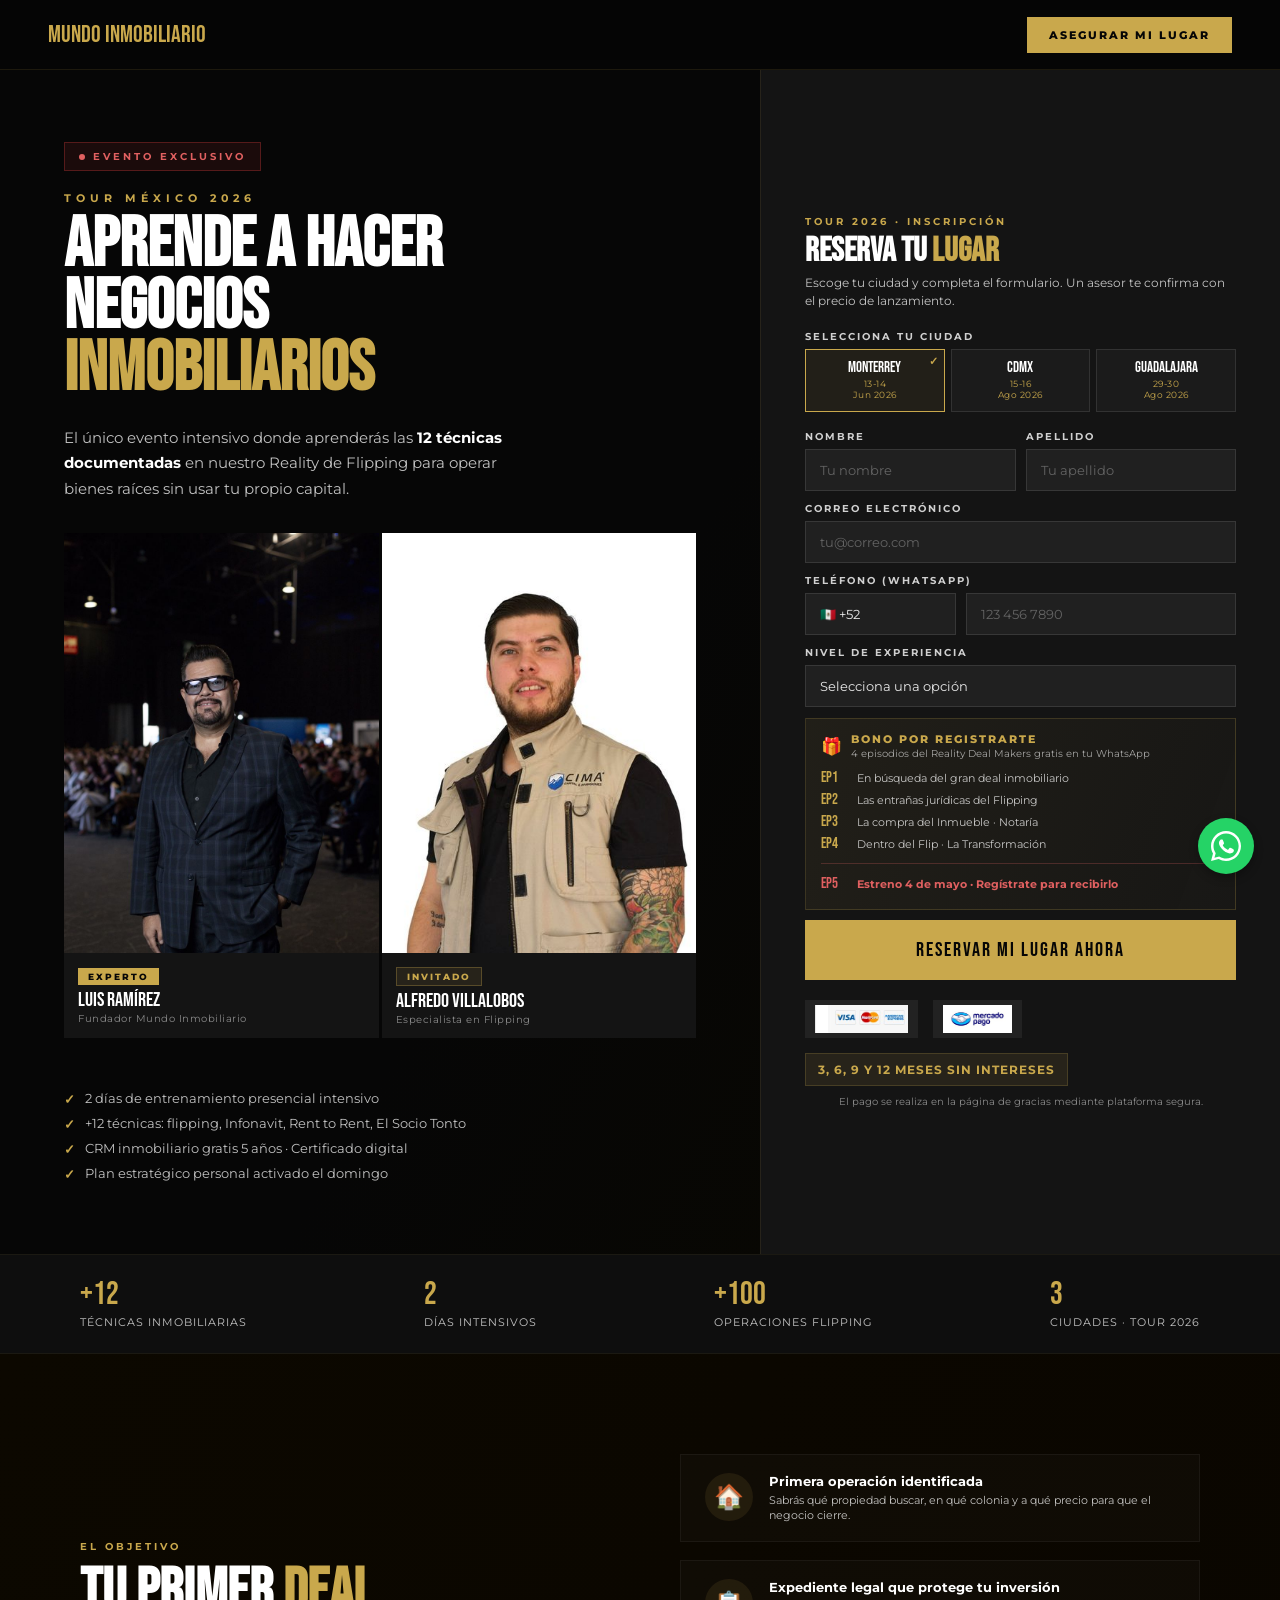
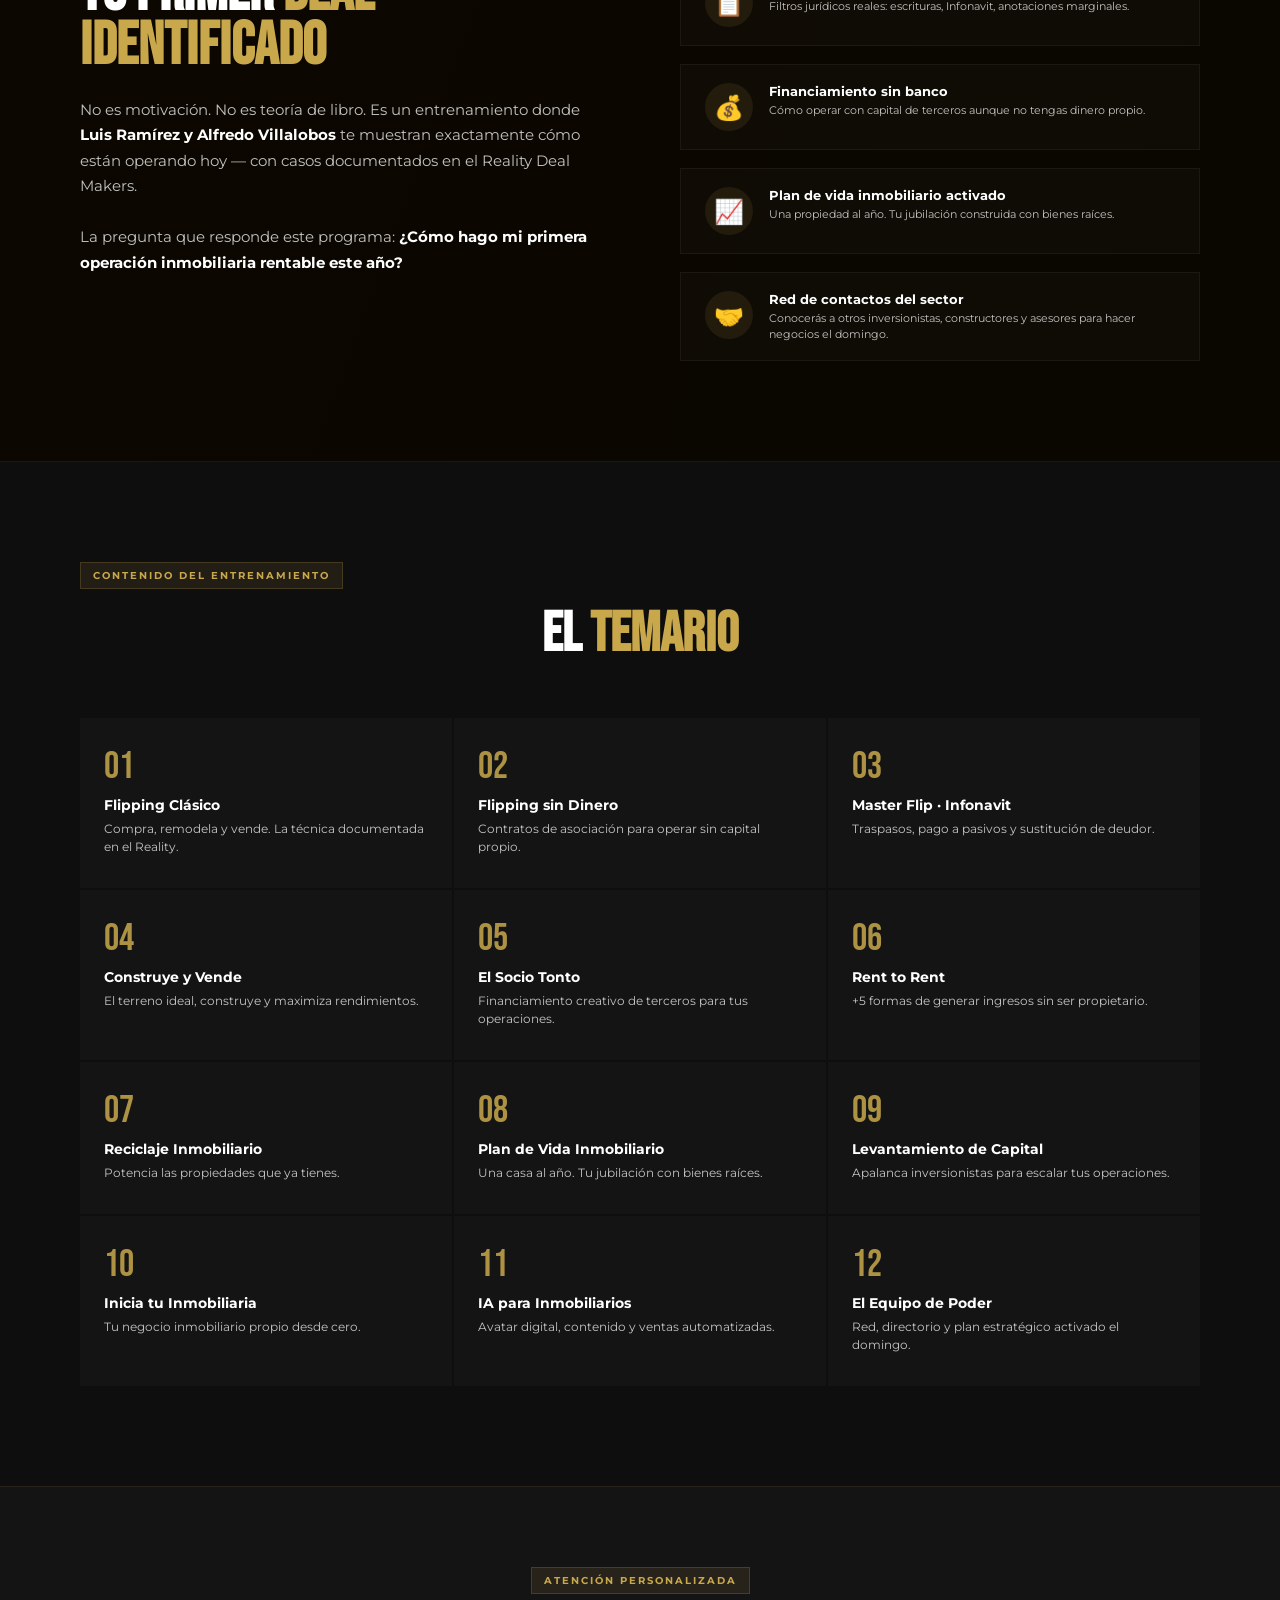
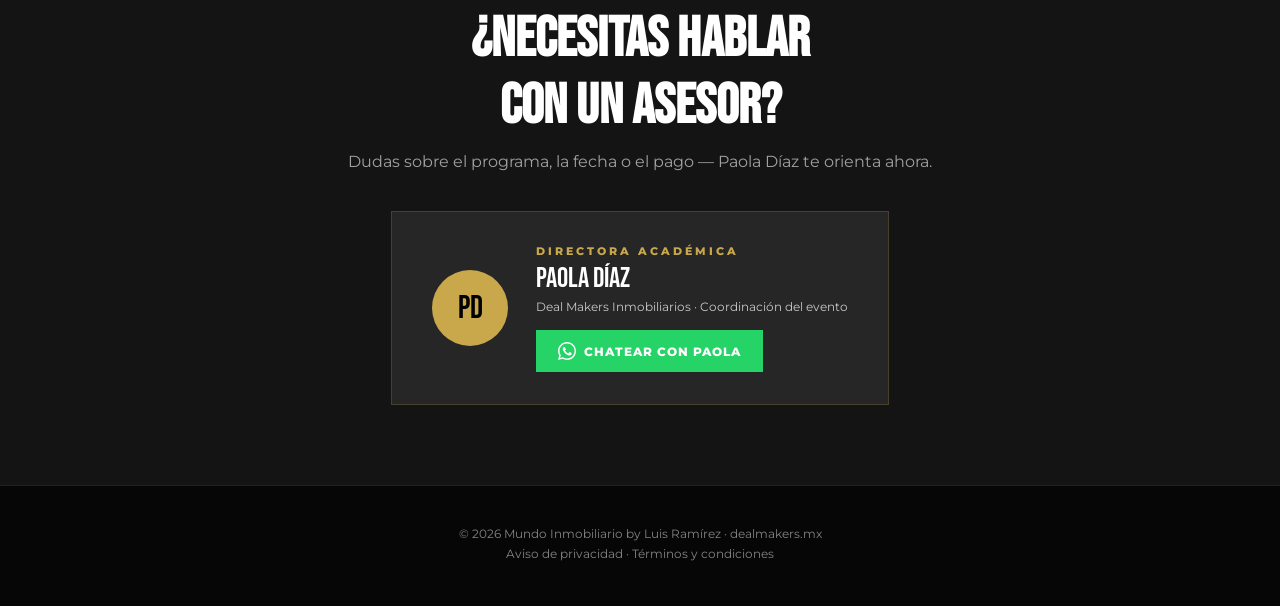
==== commit c690d061: "Update index.html Se eliminaron secciones de los episodios se corrigió la animación de las ciudades" ====
--- a/index.html
+++ b/index.html
@@ -23,7 +23,8 @@
   <div class="hero-left">
     <div class="live-badge"><div class="ldot"></div>EVENTO EXCLUSIVO</div>
     <div class="hero-eyebrow">TOUR MÉXICO 2026</div>
-    <h1 class="hero-title">DEAL MAKERS<br><span>INMOBILIARIOS</span></h1>
+    <h1 class="hero-title">APRENDE A HACER<br>
+      NEGOCIOS<br><span>INMOBILIARIOS</span></h1>
     <p class="hero-sub">El único evento intensivo donde aprenderás las <strong>12 técnicas documentadas</strong> en nuestro Reality de Flipping para operar bienes raíces sin usar tu propio capital.</p>
     
     <div class="inst-duo">
@@ -45,7 +46,7 @@
       </div>
     </div>
     
-    <div class="trust-list">
+    <div class="trust-list" style="margin-top: 20px;">
       <div class="tl"><span class="tl-ck">✓</span>2 días de entrenamiento presencial intensivo</div>
       <div class="tl"><span class="tl-ck">✓</span>+12 técnicas: flipping, Infonavit, Rent to Rent, El Socio Tonto</div>
       <div class="tl"><span class="tl-ck">✓</span>CRM inmobiliario gratis 5 años · Certificado digital</div>
@@ -59,7 +60,7 @@
     <p class="form-sub">Escoge tu ciudad y completa el formulario. Un asesor te confirma con el precio de lanzamiento.</p>
 
     <form id="leadForm">
-      <div class="fg" style="margin-bottom: 14px;">
+      <div class="fg" style="margin-bottom: 18px;">
         <label class="fl">Selecciona tu ciudad</label>
         <input type="hidden" id="ciudad" required value="Monterrey"> 
         <div class="city-cards">
@@ -96,8 +97,8 @@
       
       <div class="fg">
         <label for="telefono" class="fl">Teléfono (WhatsApp)</label>
-        <div class="phone-wrap" style="display:flex; gap:8px;">
-          <select id="countryCode" class="fsel" style="width: 35%; padding-right:20px;" aria-label="Código de país">
+        <div class="phone-wrap" style="display:flex; gap:10px;">
+          <select id="countryCode" class="fsel" style="width: 35%; padding-right:15px;" aria-label="Código de país">
             <option value="+52" selected>🇲🇽 +52</option>
             <option value="+51">🇵🇪 +51</option>
             <option value="+591">🇧🇴 +591</option>
@@ -130,17 +131,17 @@
         <div class="bono-ep"><div class="bono-n">EP2</div><div>Las entrañas jurídicas del Flipping</div></div>
         <div class="bono-ep"><div class="bono-n">EP3</div><div>La compra del Inmueble · Notaría</div></div>
         <div class="bono-ep"><div class="bono-n">EP4</div><div>Dentro del Flip · La Transformación</div></div>
-        <div class="bono-ep" style="margin-top:8px; border-top:1px solid rgba(224,96,96,.2); padding-top:8px;">
-          <div class="bono-n" style="color:#E06060">EP5</div><div style="color:#E06060; font-weight:600;">Estreno 4 de mayo · Regístrate para recibirlo</div>
+        <div class="bono-ep" style="margin-top:10px; border-top:1px solid rgba(224,96,96,.25); padding-top:10px;">
+          <div class="bono-n" style="color:#E06060">EP5</div><div style="color:#E06060; font-weight:700;">Estreno 4 de mayo · Regístrate para recibirlo</div>
         </div>
       </div>
       
       <button type="submit" class="btn-form">RESERVAR MI LUGAR AHORA</button>
 
-      <div class="pay-bar">
-        <div class="plo"><img src="assets/img/visa_mastercard_amex.png" alt="Tarjetas" loading="lazy"></div>
-        <div class="plo"><img src="assets/img/mercado_pago.png" alt="Mercado Pago" loading="lazy"></div>
-        <div class="pmsi">3, 6, 9 Y 12 MESES SIN INTERESES</div>
+      <div class="pay-bar" style="gap: 15px; margin-top: 20px;">
+        <div class="plo"><img src="assets/img/visa_mastercard_amex.png" alt="Tarjetas" loading="lazy" style="height: 28px;"></div>
+        <div class="plo"><img src="assets/img/mercado_pago.png" alt="Mercado Pago" loading="lazy" style="height: 28px;"></div>
+        <div class="pmsi" style="font-size: 12px; padding: 8px 12px;">3, 6, 9 Y 12 MESES SIN INTERESES</div>
       </div>
       <div class="form-disc">El pago se realiza en la página de gracias mediante plataforma segura.</div>
     </form>
@@ -154,90 +155,6 @@
   <div><div class="proof-num">3</div><div class="proof-label">CIUDADES · TOUR 2026</div></div>
 </div>
 
-<section class="reality-sec">
-  <div class="sec-tag" style="justify-content:center;margin-bottom:12px">Documentado paso a paso</div>
-  <h2 class="reality-title">EL REALITY <span>DEAL MAKERS</span></h2>
-  <div class="ep-grid">
-    <div class="ep-card">
-      <img src="assets/img/episodio_1.jpeg" alt="Episodio 1" loading="lazy">
-      <div class="ep-num-badge">EP 01</div>
-      <div class="ep-play"><svg viewBox="0 0 24 24"><path d="M8 5v14l11-7z"/></svg></div>
-      <div class="ep-overlay">
-        <div class="ep-title">En búsqueda del gran deal inmobiliario</div>
-        <div class="ep-desc">Cálculo de márgenes · Recorridos · Negociación de precio inicial.</div>
-      </div>
-      <a href="https://youtu.be/dgpImht5BaA" target="_blank" class="ep-link">▶ VER EPISODIO GRATIS</a>
-    </div>
-    <div class="ep-card">
-      <img src="assets/img/episodio_2.jpeg" alt="Episodio 2" loading="lazy">
-      <div class="ep-num-badge">EP 02</div>
-      <div class="ep-play"><svg viewBox="0 0 24 24"><path d="M8 5v14l11-7z"/></svg></div>
-      <div class="ep-overlay">
-        <div class="ep-title">Las entrañas jurídicas del Flipping</div>
-        <div class="ep-desc">Revisión de escrituras · Investigación en el registro público.</div>
-      </div>
-      <a href="https://youtu.be/s0LzYm3f-14" target="_blank" class="ep-link">▶ VER EPISODIO GRATIS</a>
-    </div>
-    <div class="ep-card">
-      <img src="assets/img/episodio_3.jpeg" alt="Episodio 3" loading="lazy">
-      <div class="ep-num-badge">EP 03</div>
-      <div class="ep-play"><svg viewBox="0 0 24 24"><path d="M8 5v14l11-7z"/></svg></div>
-      <div class="ep-overlay">
-        <div class="ep-title">La compra del Inmueble · Notaría</div>
-        <div class="ep-desc">Elaboración de contratos · Estrategia fiscal · Firma final.</div>
-      </div>
-      <a href="https://youtu.be/s0LzYm3f-14" target="_blank" class="ep-link">▶ VER EPISODIO GRATIS</a>
-    </div>
-    <div class="ep-card">
-      <img src="assets/img/episodio_4.jpeg" alt="Episodio 4" loading="lazy">
-      <div class="ep-num-badge">EP 04</div>
-      <div class="ep-play"><svg viewBox="0 0 24 24"><path d="M8 5v14l11-7z"/></svg></div>
-      <div class="ep-overlay">
-        <div class="ep-title">Dentro del Flip · La Transformación</div>
-        <div class="ep-desc">La remodelación · Resultado final · ¿Cuánto quedó de utilidad?</div>
-      </div>
-      <a href="https://youtu.be/5I96Rr5WHUE" target="_blank" class="ep-link">▶ VER EPISODIO GRATIS</a>
-    </div>
-  </div>
-
-  <div class="ep5-card" style="display:grid;grid-template-columns:1fr 1fr;gap:48px;align-items:center;">
-    <div>
-      <div class="ep5-eyebrow">Episodio 05 — Próximamente</div>
-      <h3 class="ep5-title">EP5 <span>EN CAMINO</span></h3>
-      <p class="ep5-sub" style="margin-bottom:16px">Luis y Alfredo continúan documentando el flip. El próximo episodio se estrena el <strong style="color:var(--gold);font-size:18px">4 de mayo de 2026.</strong></p>
-      <div style="display:inline-flex;align-items:center;gap:12px;background:rgba(201,168,76,.1);border:1px solid rgba(201,168,76,.25);padding:12px 20px;margin-bottom:0;">
-        <span style="font-size:22px">📅</span>
-        <div>
-          <div style="font-family:'Bebas Neue',sans-serif;font-size:22px;color:var(--gold);line-height:1">4 DE MAYO 2026</div>
-          <div style="font-size:11px;color:rgba(255,255,255,.75);letter-spacing:1px;text-transform:uppercase">Estreno EP5 · Regístrate para recibirlo</div>
-        </div>
-      </div>
-    </div>
-    <div style="border-left: 1px solid rgba(255,255,255,0.1); padding-left: 48px;">
-      <div class="ep5-eyebrow">Episodio 06 — El gran final</div>
-      <h3 class="ep5-title">DEAL MAKERS<br><span>EN VIVO</span></h3>
-      <p class="ep5-sub" style="margin-bottom: 20px;">El EP6 no se transmite — se vive. Es el evento de 2 días donde tú aplicas todo lo que viste en la serie. 3 ciudades. 1 sola oportunidad al precio de lanzamiento.</p>
-      
-      <div class="ep5-cities" style="display:flex; gap:12px; margin-bottom:24px; flex-wrap:wrap;">
-        <div style="background:rgba(255,255,255,.05); border:1px solid rgba(255,255,255,.1); padding:12px 16px; text-align:center;">
-          <div style="font-family:'Bebas Neue',sans-serif; font-size:16px; color:#fff;">Monterrey</div>
-          <div style="font-size:10px; color:var(--gold);">13-14 Jun 2026</div>
-        </div>
-        <div style="background:rgba(255,255,255,.05); border:1px solid rgba(255,255,255,.1); padding:12px 16px; text-align:center;">
-          <div style="font-family:'Bebas Neue',sans-serif; font-size:16px; color:#fff;">CDMX</div>
-          <div style="font-size:10px; color:var(--gold);">15-16 Ago 2026</div>
-        </div>
-        <div style="background:rgba(255,255,255,.05); border:1px solid rgba(255,255,255,.1); padding:12px 16px; text-align:center;">
-          <div style="font-family:'Bebas Neue',sans-serif; font-size:16px; color:#fff;">Guadalajara</div>
-          <div style="font-size:10px; color:var(--gold);">29-30 Ago 2026</div>
-        </div>
-      </div>
-      
-      <a href="#form" style="display:inline-block; background:var(--gold); color:#000; font-family:'Bebas Neue',sans-serif; font-size:18px; padding:14px 28px; text-decoration:none; letter-spacing:1px; transition:all 0.3s;">QUIERO IR AL EVENTO EN VIVO →</a>
-    </div>
-  </div>
-  </section>
-
 <section class="objetivo-sec">
   <div class="obj-inner">
     <div>
@@ -258,7 +175,7 @@
 <section class="temario-sec">
   <div class="sec-wrap">
     <div class="sec-tag" style="justify-content:center;margin-bottom:12px">Contenido del Entrenamiento</div>
-    <h2 class="reality-title" style="margin-bottom:40px;">EL <span>TEMARIO</span></h2>
+    <h2 class="reality-title" style="margin-bottom:50px;">EL <span>TEMARIO</span></h2>
     <div class="temario-grid">
       <div class="tec"><div class="tec-num">01</div><div class="tec-name">Flipping Clásico</div><div class="tec-desc">Compra, remodela y vende. La técnica documentada en el Reality.</div></div>
       <div class="tec"><div class="tec-num">02</div><div class="tec-name">Flipping sin Dinero</div><div class="tec-desc">Contratos de asociación para operar sin capital propio.</div></div>
@@ -278,17 +195,17 @@
 
 <section class="asesor-sec">
   <div class="sec-tag" style="justify-content:center;margin-bottom:12px">Atención personalizada</div>
-  <h2 class="asesor-title" style="font-family:'Bebas Neue';font-size:clamp(32px,4vw,52px);color:var(--white);margin-bottom:10px;">¿NECESITAS HABLAR<br>CON UN <span>ASESOR?</span></h2>
-  <p class="asesor-sub" style="font-size:15px;color:rgba(255,255,255,.45);margin-bottom:36px;">Dudas sobre el programa, la fecha o el pago — Paola Díaz te orienta ahora.</p>
+  <h2 class="asesor-title" style="font-family:'Bebas Neue';font-size:clamp(36px,5vw,56px);color:var(--white);margin-bottom:12px;">¿NECESITAS HABLAR<br>CON UN <span>ASESOR?</span></h2>
+  <p class="asesor-sub" style="font-size:var(--fs-base);color:rgba(255,255,255,.6);margin-bottom:40px;">Dudas sobre el programa, la fecha o el pago — Paola Díaz te orienta ahora.</p>
   <div style="display:flex;justify-content:center">
     <div class="asesor-card">
-      <div class="av-circle">PD</div>
+      <div style="width:76px;height:76px;background:var(--gold);border-radius:50%;display:flex;align-items:center;justify-content:center;color:#000;font-family:'Bebas Neue';font-size:32px;">PD</div>
       <div>
-        <div class="av-role" style="font-size:10px;font-weight:700;letter-spacing:3px;color:var(--gold);text-transform:uppercase;margin-bottom:4px;">Directora Académica</div>
-        <div class="av-name" style="font-family:'Bebas Neue';font-size:26px;color:var(--white);margin-bottom:3px;">Paola Díaz</div>
+        <div class="av-role" style="font-size:11px;font-weight:800;letter-spacing:3px;color:var(--gold);text-transform:uppercase;margin-bottom:4px;">Directora Académica</div>
+        <div class="av-name" style="font-family:'Bebas Neue';font-size:28px;color:var(--white);margin-bottom:4px;">Paola Díaz</div>
         <div class="av-dept">Deal Makers Inmobiliarios · Coordinación del evento</div>
         <a href="https://wa.me/5217341429646?text=Hola%20Paola%2C%20tengo%20dudas%20sobre%20el%20evento." target="_blank" class="wa-green-btn">
-          <svg viewBox="0 0 24 24" width="17" height="17" fill="currentColor"><path d="M12.031 0C5.385 0 0 5.385 0 12.031c0 2.124.553 4.195 1.602 6.02L.031 24l6.096-1.597C7.886 23.36 9.932 24 12.031 24 18.677 24 24 18.615 24 11.969 24 5.385 18.677 0 12.031 0zm.019 22.016c-1.803 0-3.567-.484-5.114-1.401l-.367-.217-3.801.996 1.018-3.704-.238-.378c-1.008-1.598-1.54-3.447-1.54-5.342 0-5.541 4.512-10.053 10.057-10.053 5.541 0 10.053 4.512 10.053 10.053 0 5.541-4.512 10.053-10.053 10.053zm5.512-7.531c-.303-.152-1.789-.884-2.065-.986-.275-.101-.475-.152-.675.152-.2.303-.775.986-.95 1.189-.175.202-.351.227-.654.076-1.558-.781-2.684-1.503-3.706-3.238-.175-.303-.018-.466.133-.618.136-.136.303-.354.454-.531.152-.177.202-.303.303-.505.101-.202.051-.379-.025-.531-.076-.152-.675-1.628-.925-2.23-.243-.585-.49-.505-.675-.515-.175-.01-.375-.01-.575-.01s-.525.076-.8.379c-.275.303-1.05 1.026-1.05 2.5 0 1.474 1.075 2.898 1.225 3.099.15.202 2.115 3.228 5.12 4.526 2.065.892 2.84.775 3.344.654.505-.121 1.789-.732 2.04-1.439.25-.707.25-1.314.175-1.439-.076-.126-.276-.202-.579-.354z"/></svg>
+          <svg viewBox="0 0 24 24" width="18" height="18" fill="currentColor"><path d="M12.031 0C5.385 0 0 5.385 0 12.031c0 2.124.553 4.195 1.602 6.02L.031 24l6.096-1.597C7.886 23.36 9.932 24 12.031 24 18.677 24 24 18.615 24 11.969 24 5.385 18.677 0 12.031 0zm.019 22.016c-1.803 0-3.567-.484-5.114-1.401l-.367-.217-3.801.996 1.018-3.704-.238-.378c-1.008-1.598-1.54-3.447-1.54-5.342 0-5.541 4.512-10.053 10.057-10.053 5.541 0 10.053 4.512 10.053 10.053 0 5.541-4.512 10.053-10.053 10.053zm5.512-7.531c-.303-.152-1.789-.884-2.065-.986-.275-.101-.475-.152-.675.152-.2.303-.775.986-.95 1.189-.175.202-.351.227-.654.076-1.558-.781-2.684-1.503-3.706-3.238-.175-.303-.018-.466.133-.618.136-.136.303-.354.454-.531.152-.177.202-.303.303-.505.101-.202.051-.379-.025-.531-.076-.152-.675-1.628-.925-2.23-.243-.585-.49-.505-.675-.515-.175-.01-.375-.01-.575-.01s-.525.076-.8.379c-.275.303-1.05 1.026-1.05 2.5 0 1.474 1.075 2.898 1.225 3.099.15.202 2.115 3.228 5.12 4.526 2.065.892 2.84.775 3.344.654.505-.121 1.789-.732 2.04-1.439.25-.707.25-1.314.175-1.439-.076-.126-.276-.202-.579-.354z"/></svg>
           CHATEAR CON PAOLA
         </a>
       </div>
@@ -313,10 +230,30 @@
     <button class="wa-bclose" aria-label="Cerrar" onclick="document.getElementById('wb').classList.remove('open')"><svg viewBox="0 0 24 24"><path d="M19 6.41L17.59 5 12 10.59 6.41 5 5 6.41 10.59 12 5 17.59 6.41 19 12 13.41 17.59 19 19 17.59 13.41 12z"/></svg></button>
   </div>
   <button class="wa-fab" aria-label="Abrir chat de soporte en WhatsApp" onclick="document.getElementById('wb').classList.toggle('open')">
-    <svg viewBox="0 0 24 24" width="28" height="28" fill="#fff"><path d="M12.031 0C5.385 0 0 5.385 0 12.031c0 2.124.553 4.195 1.602 6.02L.031 24l6.096-1.597C7.886 23.36 9.932 24 12.031 24 18.677 24 24 18.615 24 11.969 24 5.385 18.677 0 12.031 0zm.019 22.016c-1.803 0-3.567-.484-5.114-1.401l-.367-.217-3.801.996 1.018-3.704-.238-.378c-1.008-1.598-1.54-3.447-1.54-5.342 0-5.541 4.512-10.053 10.057-10.053 5.541 0 10.053 4.512 10.053 10.053 0 5.541-4.512 10.053-10.053 10.053zm5.512-7.531c-.303-.152-1.789-.884-2.065-.986-.275-.101-.475-.152-.675.152-.2.303-.775.986-.95 1.189-.175.202-.351.227-.654.076-1.558-.781-2.684-1.503-3.706-3.238-.175-.303-.018-.466.133-.618.136-.136.303-.354.454-.531.152-.177.202-.303.303-.505.101-.202.051-.379-.025-.531-.076-.152-.675-1.628-.925-2.23-.243-.585-.49-.505-.675-.515-.175-.01-.375-.01-.575-.01s-.525.076-.8.379c-.275.303-1.05 1.026-1.05 2.5 0 1.474 1.075 2.898 1.225 3.099.15.202 2.115 3.228 5.12 4.526 2.065.892 2.84.775 3.344.654.505-.121 1.789-.732 2.04-1.439.25-.707.25-1.314.175-1.439-.076-.126-.276-.202-.579-.354z"/></svg>
+    <svg viewBox="0 0 24 24" width="30" height="30" fill="#fff"><path d="M12.031 0C5.385 0 0 5.385 0 12.031c0 2.124.553 4.195 1.602 6.02L.031 24l6.096-1.597C7.886 23.36 9.932 24 12.031 24 18.677 24 24 18.615 24 11.969 24 5.385 18.677 0 12.031 0zm.019 22.016c-1.803 0-3.567-.484-5.114-1.401l-.367-.217-3.801.996 1.018-3.704-.238-.378c-1.008-1.598-1.54-3.447-1.54-5.342 0-5.541 4.512-10.053 10.057-10.053 5.541 0 10.053 4.512 10.053 10.053 0 5.541-4.512 10.053-10.053 10.053zm5.512-7.531c-.303-.152-1.789-.884-2.065-.986-.275-.101-.475-.152-.675.152-.2.303-.775.986-.95 1.189-.175.202-.351.227-.654.076-1.558-.781-2.684-1.503-3.706-3.238-.175-.303-.018-.466.133-.618.136-.136.303-.354.454-.531.152-.177.202-.303.303-.505.101-.202.051-.379-.025-.531-.076-.152-.675-1.628-.925-2.23-.243-.585-.49-.505-.675-.515-.175-.01-.375-.01-.575-.01s-.525.076-.8.379c-.275.303-1.05 1.026-1.05 2.5 0 1.474 1.075 2.898 1.225 3.099.15.202 2.115 3.228 5.12 4.526 2.065.892 2.84.775 3.344.654.505-.121 1.789-.732 2.04-1.439.25-.707.25-1.314.175-1.439-.076-.126-.276-.202-.579-.354z"/></svg>
   </button>
 </div>
 
+<script>
+  document.addEventListener("DOMContentLoaded", function() {
+    const cityCards = document.querySelectorAll('.ccard');
+    const inputCiudad = document.getElementById('ciudad');
+
+    cityCards.forEach(card => {
+      card.addEventListener('click', function() {
+        // Remover clase "sel" de todas las tarjetas
+        cityCards.forEach(c => c.classList.remove('sel'));
+        
+        // Agregar clase "sel" solo a la clickeada
+        this.classList.add('sel');
+        
+        // Actualizar el valor del input oculto
+        inputCiudad.value = this.getAttribute('data-city');
+      });
+    });
+  });
+</script>
+
 <script src="assets/js/ghl-webhook.js"></script>
 
 </body>
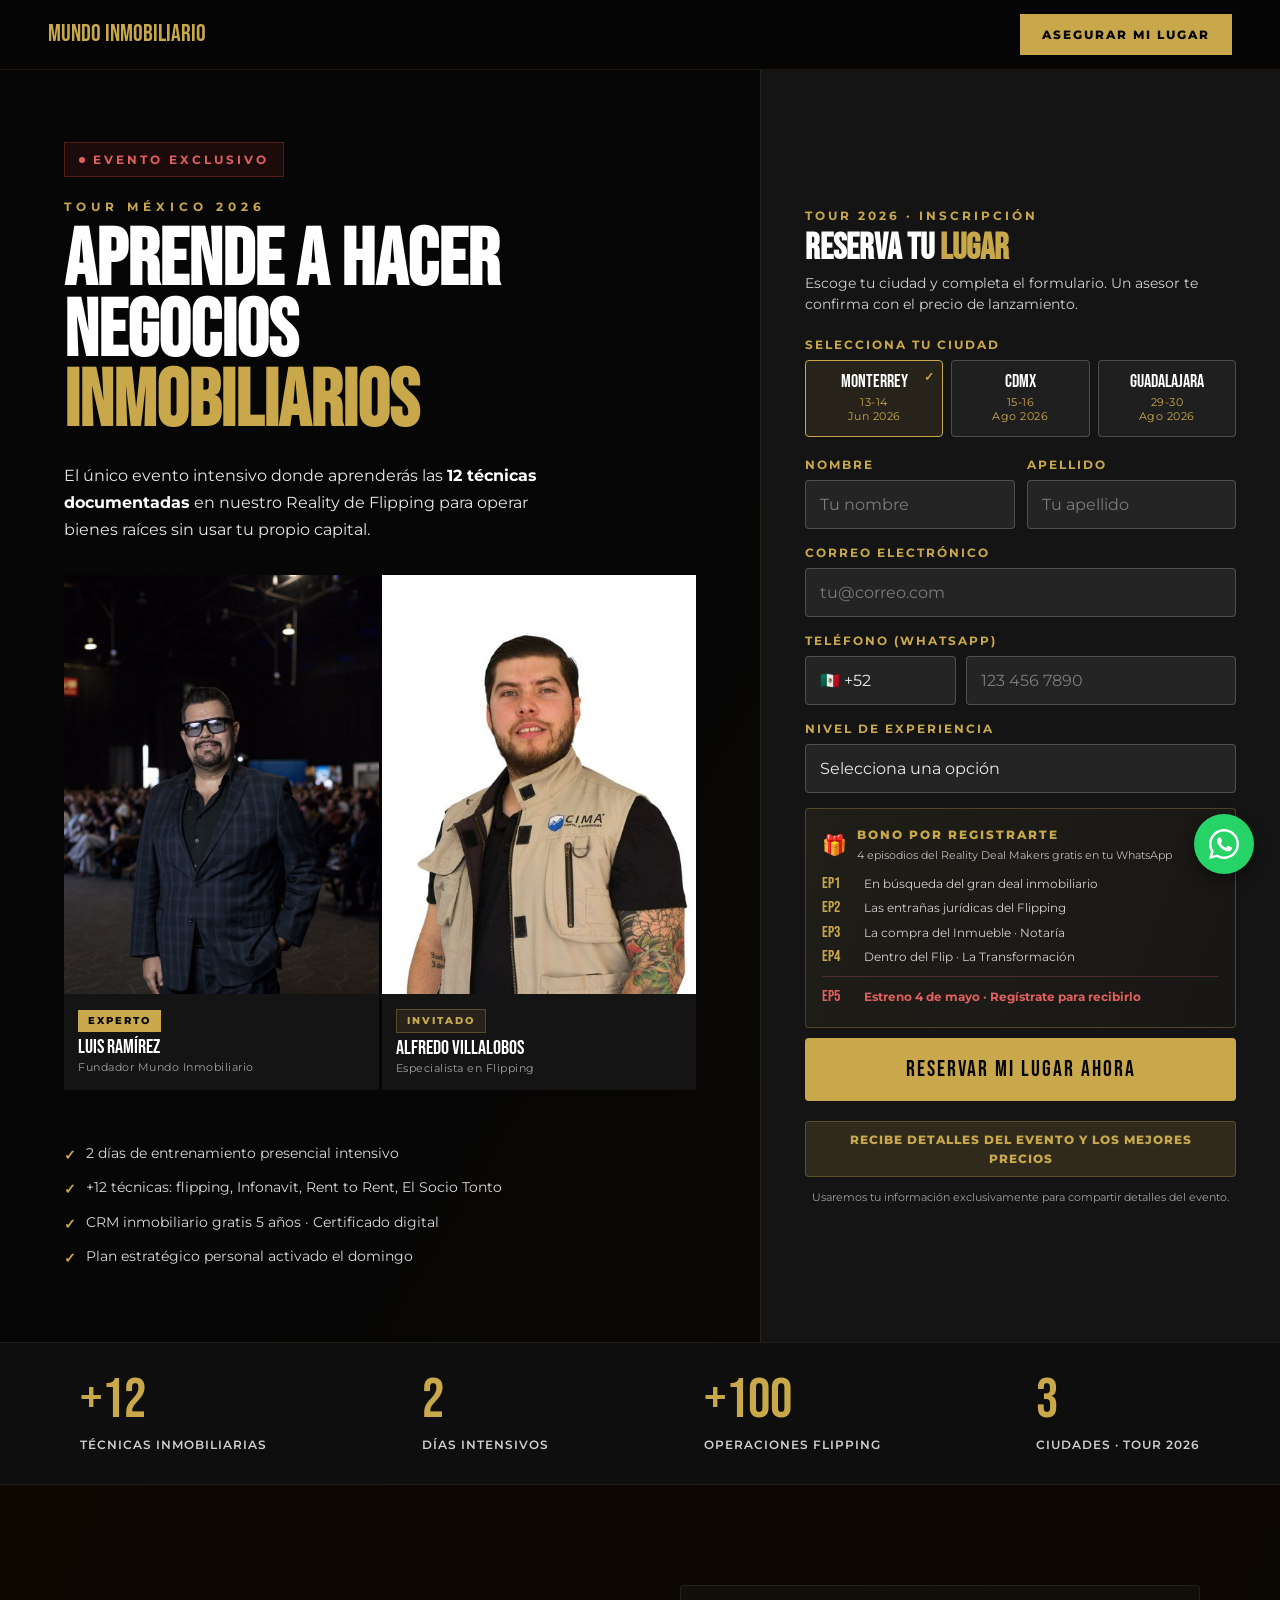
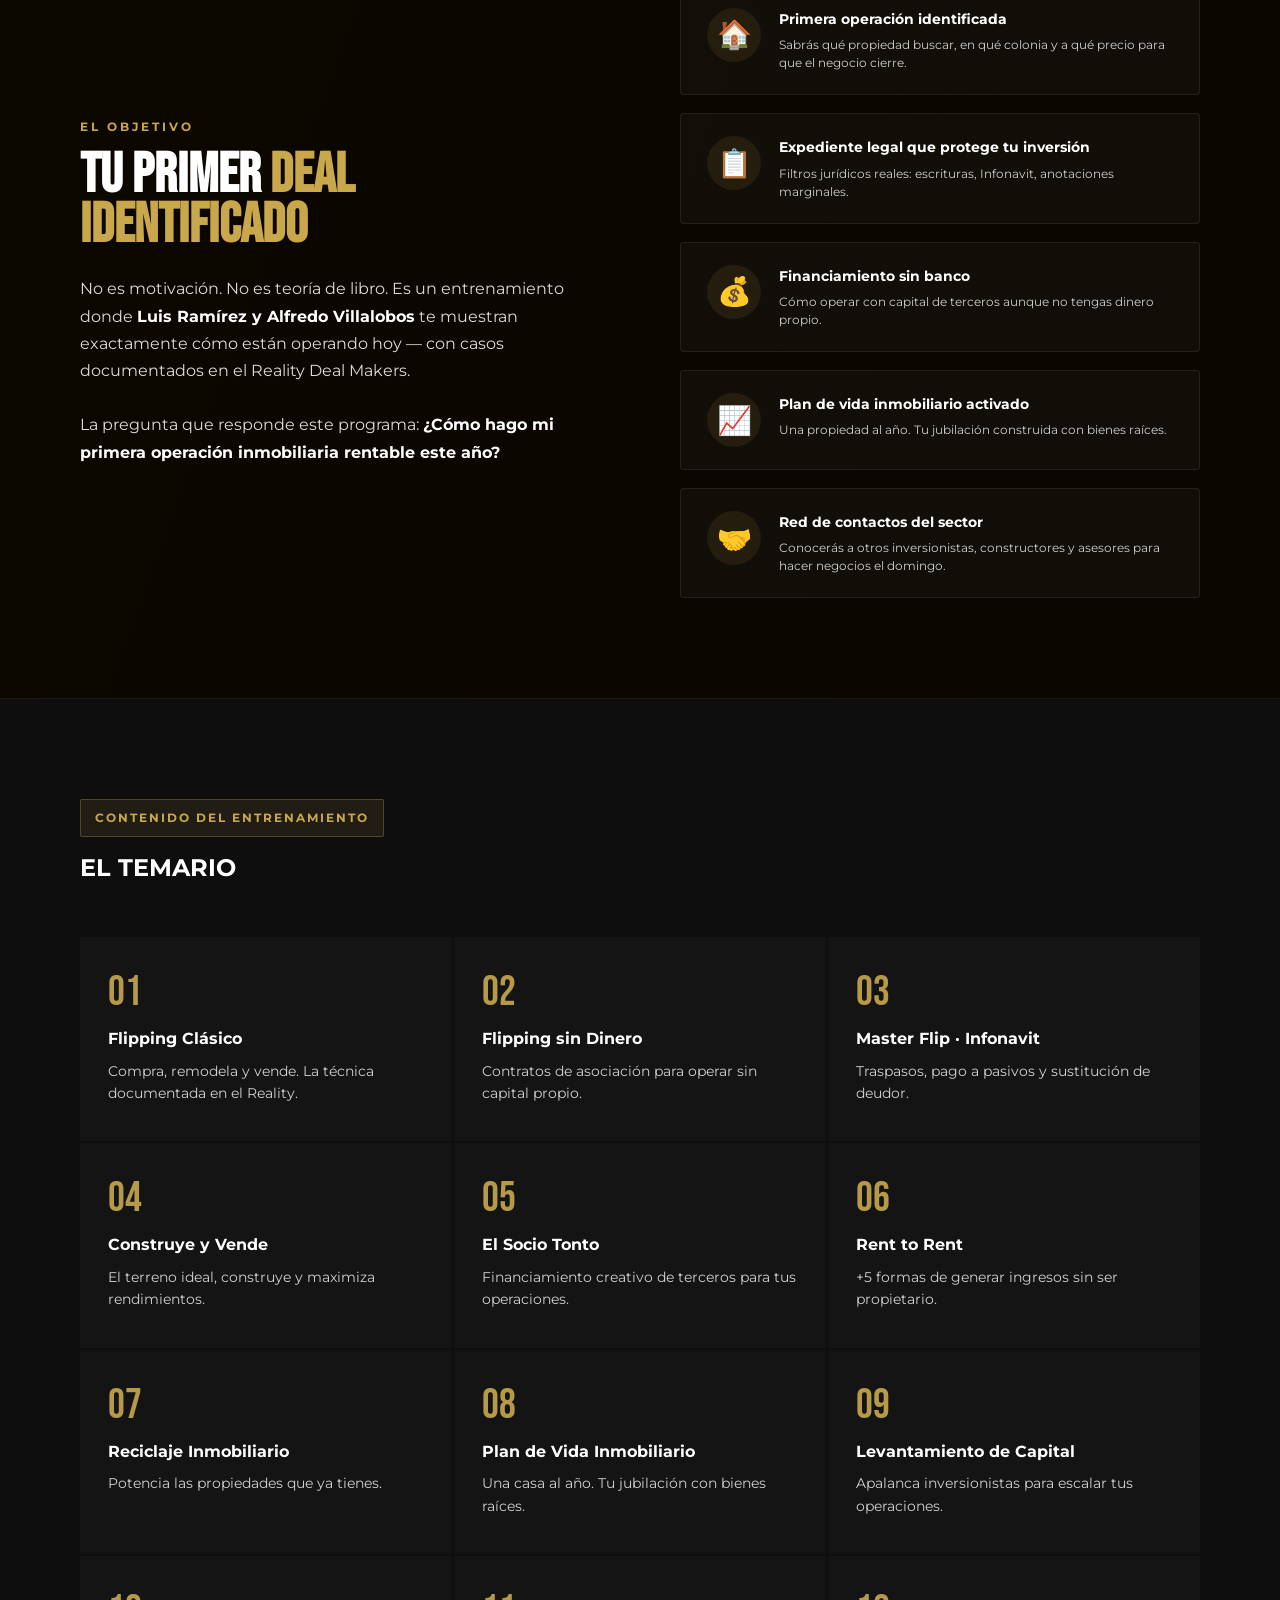
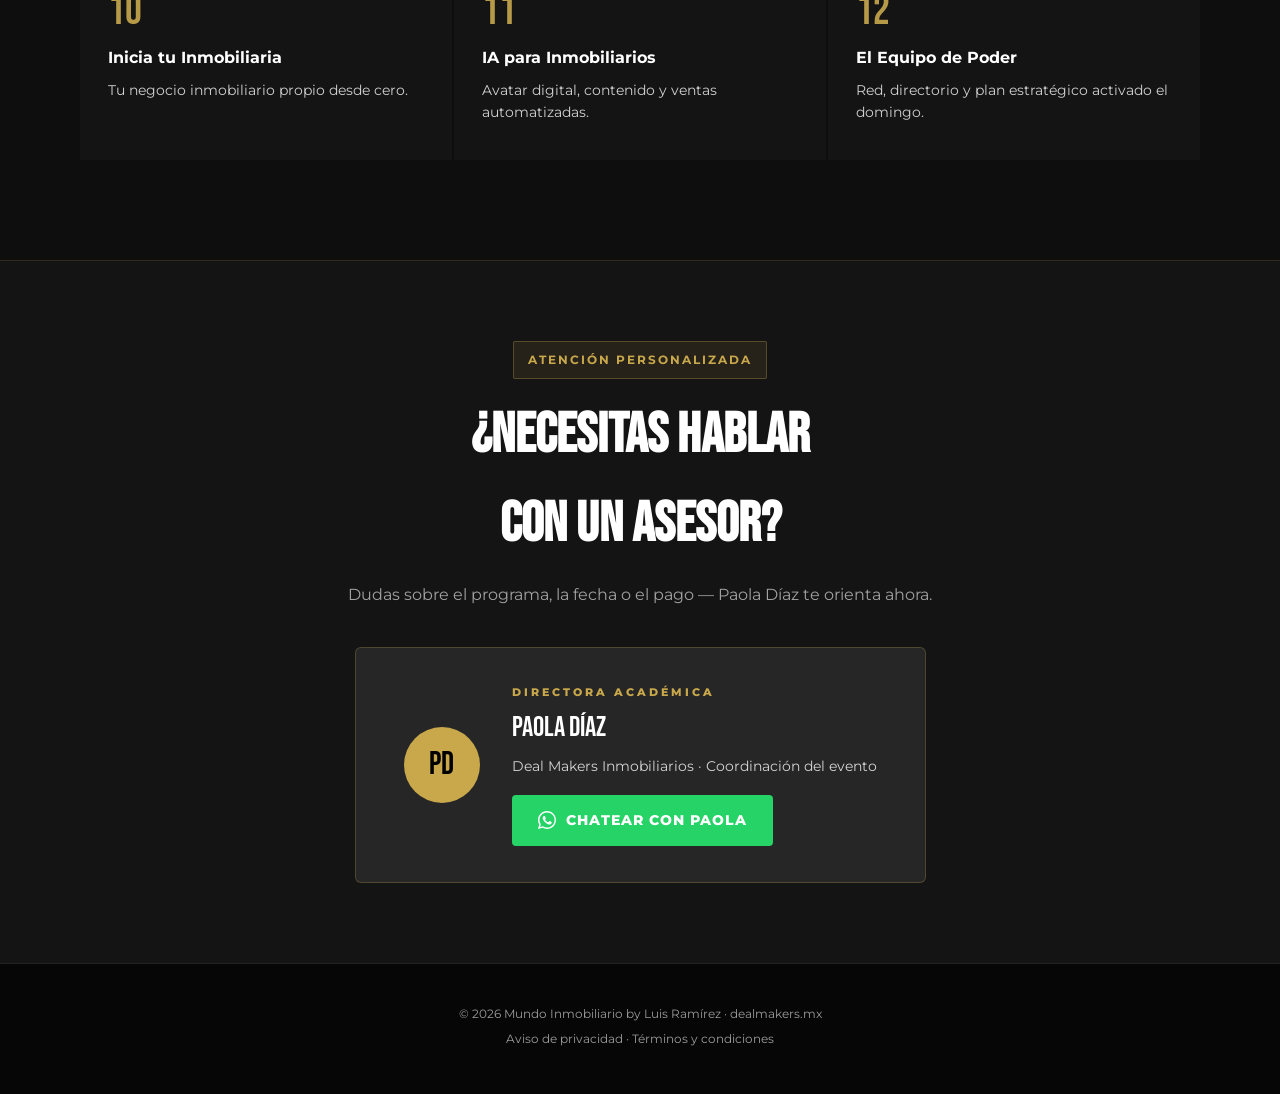
==== commit ec87a614: "Update index.html" ====
--- a/index.html
+++ b/index.html
@@ -139,11 +139,9 @@
       <button type="submit" class="btn-form">RESERVAR MI LUGAR AHORA</button>
 
       <div class="pay-bar" style="gap: 15px; margin-top: 20px;">
-        <div class="plo"><img src="assets/img/visa_mastercard_amex.png" alt="Tarjetas" loading="lazy" style="height: 28px;"></div>
-        <div class="plo"><img src="assets/img/mercado_pago.png" alt="Mercado Pago" loading="lazy" style="height: 28px;"></div>
-        <div class="pmsi" style="font-size: 12px; padding: 8px 12px;">3, 6, 9 Y 12 MESES SIN INTERESES</div>
-      </div>
-      <div class="form-disc">El pago se realiza en la página de gracias mediante plataforma segura.</div>
+        <div class="pmsi" style="font-size: 12px; padding: 8px 12px; text-align: center;">RECIBE DETALLES DEL EVENTO Y LOS MEJORES PRECIOS</div>
+      </div>
+      <div class="form-disc">Usaremos tu información exclusivamente para compartir detalles del evento.</div>
     </form>
   </div>
 </div>
@@ -204,7 +202,7 @@
         <div class="av-role" style="font-size:11px;font-weight:800;letter-spacing:3px;color:var(--gold);text-transform:uppercase;margin-bottom:4px;">Directora Académica</div>
         <div class="av-name" style="font-family:'Bebas Neue';font-size:28px;color:var(--white);margin-bottom:4px;">Paola Díaz</div>
         <div class="av-dept">Deal Makers Inmobiliarios · Coordinación del evento</div>
-        <a href="https://wa.me/5217341429646?text=Hola%20Paola%2C%20tengo%20dudas%20sobre%20el%20evento." target="_blank" class="wa-green-btn">
+        <a href="https://wa.me/5217341429646?text=Hola%20Paola,%20deseo%20inscribirme%20al%20Evento%20Inmobiliario%20DealMakers%20con%20Luis%20Ram%C3%ADrez" target="_blank" class="wa-green-btn">
           <svg viewBox="0 0 24 24" width="18" height="18" fill="currentColor"><path d="M12.031 0C5.385 0 0 5.385 0 12.031c0 2.124.553 4.195 1.602 6.02L.031 24l6.096-1.597C7.886 23.36 9.932 24 12.031 24 18.677 24 24 18.615 24 11.969 24 5.385 18.677 0 12.031 0zm.019 22.016c-1.803 0-3.567-.484-5.114-1.401l-.367-.217-3.801.996 1.018-3.704-.238-.378c-1.008-1.598-1.54-3.447-1.54-5.342 0-5.541 4.512-10.053 10.057-10.053 5.541 0 10.053 4.512 10.053 10.053 0 5.541-4.512 10.053-10.053 10.053zm5.512-7.531c-.303-.152-1.789-.884-2.065-.986-.275-.101-.475-.152-.675.152-.2.303-.775.986-.95 1.189-.175.202-.351.227-.654.076-1.558-.781-2.684-1.503-3.706-3.238-.175-.303-.018-.466.133-.618.136-.136.303-.354.454-.531.152-.177.202-.303.303-.505.101-.202.051-.379-.025-.531-.076-.152-.675-1.628-.925-2.23-.243-.585-.49-.505-.675-.515-.175-.01-.375-.01-.575-.01s-.525.076-.8.379c-.275.303-1.05 1.026-1.05 2.5 0 1.474 1.075 2.898 1.225 3.099.15.202 2.115 3.228 5.12 4.526 2.065.892 2.84.775 3.344.654.505-.121 1.789-.732 2.04-1.439.25-.707.25-1.314.175-1.439-.076-.126-.276-.202-.579-.354z"/></svg>
           CHATEAR CON PAOLA
         </a>
@@ -224,7 +222,7 @@
   <div class="wa-bubble" id="wb">
     <div class="wa-btitle">Habla con un asesor</div>
     <div class="wa-bsub">¿Tienes dudas sobre las fechas, el temario o los métodos de pago? Paola está lista para ayudarte.</div>
-    <a href="https://wa.me/5217341429646?text=Hola%20Paola%2C%20tengo%20dudas%20sobre%20el%20evento." target="_blank" class="wa-blink">
+    <a href="https://wa.me/5217341429646?text=Hola%20Paola,%20deseo%20inscribirme%20al%20Evento%20Inmobiliario%20DealMakers%20con%20Luis%20Ram%C3%ADrez" target="_blank" class="wa-blink">
       <svg viewBox="0 0 24 24"><path d="M12.031 0C5.385 0 0 5.385 0 12.031c0 2.124.553 4.195 1.602 6.02L.031 24l6.096-1.597C7.886 23.36 9.932 24 12.031 24 18.677 24 24 18.615 24 11.969 24 5.385 18.677 0 12.031 0zm.019 22.016c-1.803 0-3.567-.484-5.114-1.401l-.367-.217-3.801.996 1.018-3.704-.238-.378c-1.008-1.598-1.54-3.447-1.54-5.342 0-5.541 4.512-10.053 10.057-10.053 5.541 0 10.053 4.512 10.053 10.053 0 5.541-4.512 10.053-10.053 10.053zm5.512-7.531c-.303-.152-1.789-.884-2.065-.986-.275-.101-.475-.152-.675.152-.2.303-.775.986-.95 1.189-.175.202-.351.227-.654.076-1.558-.781-2.684-1.503-3.706-3.238-.175-.303-.018-.466.133-.618.136-.136.303-.354.454-.531.152-.177.202-.303.303-.505.101-.202.051-.379-.025-.531-.076-.152-.675-1.628-.925-2.23-.243-.585-.49-.505-.675-.515-.175-.01-.375-.01-.575-.01s-.525.076-.8.379c-.275.303-1.05 1.026-1.05 2.5 0 1.474 1.075 2.898 1.225 3.099.15.202 2.115 3.228 5.12 4.526 2.065.892 2.84.775 3.344.654.505-.121 1.789-.732 2.04-1.439.25-.707.25-1.314.175-1.439-.076-.126-.276-.202-.579-.354z"/></svg> Abrir WhatsApp
     </a>
     <button class="wa-bclose" aria-label="Cerrar" onclick="document.getElementById('wb').classList.remove('open')"><svg viewBox="0 0 24 24"><path d="M19 6.41L17.59 5 12 10.59 6.41 5 5 6.41 10.59 12 5 17.59 6.41 19 12 13.41 17.59 19 19 17.59 13.41 12z"/></svg></button>
--- a/assets/css/style.css
+++ b/assets/css/style.css
@@ -1,188 +1,184 @@
 /* =========================================
    ASSETS/CSS/STYLE.CSS
-   Diseño Completo + Optimización PageSpeed
+   Diseño Completo + Optimización Mobile/UX
 ========================================= */
 
-*,*::before,*::after{box-sizing:border-box;margin:0;padding:0}
-:root{--gold:#C9A84C;--gold2:#F2D070;--dark:#060606;--dark2:#0E0E0E;--dark3:#141414;--mid:#1E1E1E;--mid2:#262626;--white:#FFFFFF;--red:#B03030;}
-html{scroll-behavior:smooth}
-body{background:var(--dark);color:var(--white);font-family:'Montserrat',sans-serif;overflow-x:hidden}
-
-/* NAVEGACIÓN */
-nav{position:fixed;top:0;left:0;right:0;z-index:300;background:rgba(6,6,6,.97);border-bottom:1px solid rgba(201,168,76,.12);padding:0 48px;height:70px;display:flex;align-items:center;justify-content:space-between;}
-@media (max-width: 768px) { nav { padding: 0 20px; } }
-.nav-logo img{height:36px;object-fit:contain}
-.nav-right{display:flex;align-items:center;gap:20px}
-.nav-cta{background:var(--gold);color:var(--dark);font-weight:800;font-size:11px;letter-spacing:2px;padding:11px 22px;text-decoration:none;text-transform:uppercase;transition:all .2s;animation:navglow 2.5s infinite;}
-.nav-cta:hover{background:var(--gold2)}
-@keyframes navglow{0%,100%{box-shadow:0 0 0 rgba(201,168,76,0)}50%{box-shadow:0 0 20px rgba(201,168,76,.4)}}
-
-/* HERO SPLIT */
-.hero{min-height:100vh;padding-top:70px;display:grid;grid-template-columns:1fr 520px;background:linear-gradient(120deg,#060606 50%,#0A0800 100%);position:relative;overflow:hidden;}
-.hero::after{content:'';position:absolute;inset:0;background:url("../img/pattern-hero.svg");pointer-events:none;}
-@media (max-width: 992px) { .hero { grid-template-columns: 1fr; min-height: auto; } }
-.hero-left{padding:72px 64px;display:flex;flex-direction:column;justify-content:center;position:relative;z-index:2;}
-@media (max-width: 768px) { .hero-left { padding: 40px 20px; } }
-.hero-right{background:var(--dark3);border-left:1px solid rgba(201,168,76,.1);padding:48px 44px;display:flex;flex-direction:column;justify-content:center;position:relative;z-index:2;overflow-y:auto;}
-@media (max-width: 768px) { .hero-right { padding: 40px 20px; border-left: none; border-top: 1px solid rgba(201,168,76,.1); } }
-
-/* HERO LEFT CONTENIDO */
-.live-badge{display:inline-flex;align-items:center;gap:8px;background:rgba(176,48,48,.12);border:1px solid rgba(176,48,48,.4);color:#E06060;font-size:10px;font-weight:700;letter-spacing:3px;padding:7px 14px;margin-bottom:20px;text-transform:uppercase;width:fit-content;}
-.ldot{width:6px;height:6px;background:#E06060;border-radius:50%;animation:lp 1.2s infinite;flex-shrink:0}
-@keyframes lp{0%,100%{opacity:1}50%{opacity:.2}}
-.hero-eyebrow{font-size:11px;font-weight:700;letter-spacing:5px;color:var(--gold);text-transform:uppercase;margin-bottom:10px}
-.hero-title{font-family:'Bebas Neue',sans-serif;font-size:clamp(52px,5.5vw,80px);line-height:.88;color:var(--white);margin-bottom:24px;}
-.hero-title span{color:var(--gold)}
-.hero-sub{font-size:15px;color:rgba(255,255,255,.75);line-height:1.7;max-width:480px;margin-bottom:32px;}
-.hero-sub strong{color:var(--white)}
-
-/* INSTRUCTORES */
-.inst-duo{display:grid;grid-template-columns:1fr 1fr;gap:3px;margin-bottom:32px;}
-.ic{background:var(--dark3);overflow:hidden;position:relative;}
-.ic::before{content:'';position:absolute;top:0;left:0;right:0;height:2px;background:var(--gold)}
-.ic-photo{width:100%;aspect-ratio:3/4;object-fit:cover;object-position:top;filter:grayscale(8%);display:block;}
-.ic-cap{padding:12px 14px;}
-.ic-badge{display:inline-block;font-size:9px;font-weight:800;letter-spacing:2px;background:var(--gold);color:var(--dark);padding:3px 10px;text-transform:uppercase;margin-bottom:5px;}
-.ic-badge-sec{display:inline-block;font-size:9px;font-weight:800;letter-spacing:2px;background:rgba(201,168,76,.1);color:var(--gold);border:1px solid rgba(201,168,76,.3);padding:3px 10px;text-transform:uppercase;margin-bottom:5px;}
-.ic-name{font-family:'Bebas Neue',sans-serif;font-size:20px;color:var(--white);line-height:1;margin-bottom:2px;}
-.ic-role{font-size:10px;color:rgba(255,255,255,.5);letter-spacing:.5px;}
-
-/* TRUST LIST */
-.trust-list{display:flex;flex-direction:column;gap:8px;}
-.tl{display:flex;align-items:flex-start;gap:10px;font-size:13px;color:rgba(255,255,255,.75)}
-.tl-ck{color:var(--gold);font-weight:700;flex-shrink:0;margin-top:1px}
-
-/* FORMULARIO */
-.form-eyebrow{font-size:10px;font-weight:700;letter-spacing:3px;color:var(--gold);text-transform:uppercase;margin-bottom:6px}
-.form-title{font-family:'Bebas Neue',sans-serif;font-size:34px;color:var(--white);line-height:1;margin-bottom:6px}
-.form-title span{color:var(--gold)}
-.form-sub{font-size:12px;color:rgba(255,255,255,.75);line-height:1.5;margin-bottom:20px}
-.fg{margin-bottom:11px}
-.fl{font-size:10px;font-weight:700;letter-spacing:2px;color:rgba(255,255,255,.8);text-transform:uppercase;display:block;margin-bottom:6px}
-.fi{width:100%;background:rgba(255,255,255,.05);border:1px solid rgba(255,255,255,.1);color:var(--white);font-family:'Montserrat',sans-serif;font-size:13px;padding:12px 14px;outline:none;transition:border .2s;border-radius:0;}
-.fi:focus{border-color:var(--gold);background:rgba(201,168,76,.04)}
-.fi::placeholder{color:rgba(255,255,255,.3)}
-.frow{display:grid;grid-template-columns:1fr 1fr;gap:10px}
-.fsel{width:100%;background:rgba(255,255,255,.05);border:1px solid rgba(255,255,255,.1);color:rgba(255,255,255,.9);font-family:'Montserrat',sans-serif;font-size:13px;padding:12px 14px;outline:none;cursor:pointer;appearance:none;border-radius:0;}
-.fsel:focus{border-color:var(--gold)}
-.fsel option{background:#141414;color:#fff}
-.btn-form{width:100%;background:var(--gold);color:var(--dark);font-family:'Bebas Neue',sans-serif;font-size:20px;letter-spacing:2px;padding:18px;border:none;cursor:pointer;transition:all .2s;margin-top:10px;}
-.btn-form:hover{background:var(--gold2);transform:translateY(-2px);box-shadow:0 8px 28px rgba(201,168,76,.4)}
-
-/* SELECTOR CIUDADES */
-.city-cards{display:grid;grid-template-columns:repeat(3,1fr);gap:6px;margin-bottom:14px;}
-.ccard{border:1px solid rgba(255,255,255,.1);background:rgba(255,255,255,.03);padding:10px 8px;cursor:pointer;text-align:center;transition:all .2s;position:relative;}
-.ccard:hover,.ccard.sel{border-color:var(--gold);background:rgba(201,168,76,.08)}
-.ccard.sel::before{content:'✓';position:absolute;top:4px;right:6px;color:var(--gold);font-size:11px;font-weight:700;}
-.ccard-city{font-family:'Bebas Neue',sans-serif;font-size:15px;color:var(--white);line-height:1;margin-bottom:3px;}
-.ccard-date{font-size:9px;color:var(--gold);letter-spacing:.5px;line-height:1.3}
-
-/* BONO */
-.bono-box{background:linear-gradient(110deg,rgba(201,168,76,.07),rgba(201,168,76,.02));border:1px solid rgba(201,168,76,.2);padding:13px 15px;margin-top:10px;}
-.bono-hd{display:flex;align-items:center;gap:9px;margin-bottom:8px}
-.bono-ico{font-size:17px;flex-shrink:0}
-.bono-ttl{font-size:11px;font-weight:800;letter-spacing:2px;color:var(--gold);text-transform:uppercase}
-.bono-sub{font-size:10px;color:rgba(255,255,255,.6);margin-top:1px}
-.bono-ep{display:flex;align-items:center;gap:8px;font-size:11px;color:rgba(255,255,255,.75);margin-bottom:3px}
-.bono-n{font-family:'Bebas Neue',sans-serif;font-size:15px;color:var(--gold);min-width:28px;flex-shrink:0}
-
-/* PAY */
-.pay-bar{display:flex;align-items:center;gap:7px;flex-wrap:wrap;margin-top:10px}
-.plo{background:rgba(255,255,255,.06);padding:5px 10px;display:flex;align-items:center}
-.plo img{height:16px;object-fit:contain}
-.pmsi{background:rgba(201,168,76,.1);border:1px solid rgba(201,168,76,.2);padding:5px 9px;font-size:9px;font-weight:700;color:var(--gold);letter-spacing:1px}
-.form-disc{font-size:10px;color:rgba(255,255,255,.5);text-align:center;margin-top:9px;line-height:1.4}
-
-/* PROOF BAR */
-.proof-bar{background:var(--dark2);padding:24px 80px;border-top:1px solid rgba(201,168,76,.07);border-bottom:1px solid rgba(201,168,76,.07);display:flex;align-items:center;justify-content:space-between;flex-wrap:wrap;gap:20px;}
-@media (max-width: 768px) { .proof-bar { padding: 24px 20px; justify-content: center; text-align: center; } }
-.proof-num{font-family:'Bebas Neue',sans-serif;font-size:32px;color:var(--gold);line-height:1}
-.proof-label{font-size:11px;color:rgba(255,255,255,.75);text-transform:uppercase;letter-spacing:1px; margin-top:4px;}
-
-/* REALITY EPISODIOS */
-.reality-sec{padding:100px 80px;background:var(--dark)}
-@media (max-width: 768px) { .reality-sec { padding: 60px 20px; } }
-.reality-title{font-family:'Bebas Neue',sans-serif;font-size:clamp(40px,5vw,56px);color:var(--white);text-align:center;margin-bottom:40px;}
-.reality-title span{color:var(--gold)}
-.ep-grid{display:grid;grid-template-columns:repeat(auto-fit, minmax(280px, 1fr));gap:2px;max-width:1400px;margin:0 auto 60px;}
-.ep-card{position:relative;background:#000;overflow:hidden;cursor:pointer;aspect-ratio:16/9;border:1px solid rgba(255,255,255,.05);display:flex;flex-direction:column;justify-content:flex-end;}
-.ep-card img{position:absolute;inset:0;width:100%;height:100%;object-fit:cover;opacity:0.4;transition:opacity .3s;z-index:1;}
-.ep-card:hover img{opacity:0.7;}
-.ep-num-badge{position:absolute;top:10px;left:10px;background:var(--gold);color:#000;font-weight:800;font-size:10px;padding:3px 8px;letter-spacing:1px;z-index:2;}
-.ep-play{position:absolute;inset:0;display:flex;align-items:center;justify-content:center;z-index:2;pointer-events:none;}
-.ep-play svg{width:40px;height:40px;fill:#fff;opacity:0.7;transition:all .3s;}
-.ep-card:hover .ep-play svg{transform:scale(1.1);opacity:1;fill:var(--gold);}
-/* OVERLAY ORIGINAL */
-.ep-overlay{position:relative;z-index:2;padding:20px;background:linear-gradient(transparent,rgba(0,0,0,.9));}
-.ep-title{font-family:'Bebas Neue',sans-serif;font-size:20px;color:var(--white);line-height:1.1;margin-bottom:4px}
-.ep-desc{font-size:11px;color:rgba(255,255,255,.75);line-height:1.4}
-.ep-link{position:relative;z-index:2;background:var(--gold);color:#000;font-family:'Bebas Neue',sans-serif;font-size:15px;letter-spacing:1px;text-align:center;padding:10px;text-decoration:none;transition:all .3s;}
-.ep-link:hover{background:var(--gold2);}
-
-/* EPISODIO 5 EN CAMINO */
-.ep5-card{max-width:1100px;margin:0 auto;background:var(--dark3);border:1px solid rgba(201,168,76,.15);padding:48px;display:grid;grid-template-columns:1fr 1fr;gap:48px;align-items:center;}
-@media (max-width: 768px) { .ep5-card { grid-template-columns: 1fr; padding: 24px; } }
-.ep5-eyebrow{font-size:10px;font-weight:700;letter-spacing:3px;color:var(--gold);text-transform:uppercase;margin-bottom:8px}
-.ep5-title{font-family:'Bebas Neue',sans-serif;font-size:42px;color:var(--white);line-height:1;margin-bottom:12px}
-.ep5-title span{color:var(--gold)}
-.ep5-sub{font-size:13px;color:rgba(255,255,255,.75);line-height:1.5;margin-bottom:24px}
-.ep5-date-box{display:inline-flex;align-items:center;gap:12px;background:rgba(201,168,76,.1);border:1px solid rgba(201,168,76,.25);padding:12px 20px;}
-.ep5-date-txt{font-family:'Bebas Neue',sans-serif;font-size:22px;color:var(--gold);line-height:1}
-.ep5-date-sub{font-size:9px;color:rgba(255,255,255,.75);letter-spacing:1px;margin-top:2px}
-
-/* OBJETIVO + PILARES */
-.objetivo-sec{padding:100px 80px;background:linear-gradient(110deg,#0C0800,#0A0600);border-bottom:1px solid rgba(201,168,76,.1);}
-@media (max-width: 768px) { .objetivo-sec { padding: 60px 20px; } }
-.obj-inner{max-width:1400px;margin:0 auto;display:grid;grid-template-columns:1fr 1fr;gap:80px;align-items:center;}
-@media (max-width: 992px) { .obj-inner { grid-template-columns: 1fr; gap: 40px;} }
-.obj-eyebrow{font-size:10px;font-weight:700;letter-spacing:3px;color:var(--gold);text-transform:uppercase;margin-bottom:12px}
-.obj-title{font-family:'Bebas Neue',sans-serif;font-size:clamp(42px,5vw,60px);color:var(--white);line-height:.9;margin-bottom:24px}
-.obj-title span{color:var(--gold)}
-.obj-body{font-size:15px;color:rgba(255,255,255,.75);line-height:1.7;}
-.obj-body strong{color:var(--white)}
-
-.obj-pillars{display:flex;flex-direction:column;gap:18px;}
-.op{display:flex;align-items:flex-start;gap:16px;background:rgba(255,255,255,.02);border:1px solid rgba(255,255,255,.05);padding:18px 24px;transition:all .3s;}
-.op:hover{border-color:rgba(201,168,76,.3);background:rgba(201,168,76,.02);transform:translateX(5px)}
-.op-ico{font-size:24px;background:rgba(201,168,76,.1);width:48px;height:48px;display:flex;align-items:center;justify-content:center;border-radius:50%;color:var(--gold);flex-shrink:0}
-.op-title{font-size:13px;font-weight:700;color:var(--white);margin-bottom:4px}
-.op-desc{font-size:11px;color:rgba(255,255,255,.75);line-height:1.4}
-
-/* TEMARIO */
-.temario-sec{padding:100px 80px;background:var(--dark2)}
-@media (max-width: 768px) { .temario-sec { padding: 60px 20px; } }
-.sec-wrap{max-width:1400px;margin:0 auto}
-.sec-tag{display:inline-flex;align-items:center;gap:8px;background:rgba(201,168,76,.1);color:var(--gold);font-size:10px;font-weight:700;letter-spacing:2px;padding:6px 12px;text-transform:uppercase;margin-bottom:16px;border:1px solid rgba(201,168,76,.2)}
-.temario-grid{display:grid;grid-template-columns:repeat(auto-fit, minmax(280px, 1fr));gap:2px;}
-.tec{background:var(--dark3);padding:30px 24px;border-bottom:2px solid transparent; transition:border-color .3s;}
-.tec:hover{border-bottom-color:var(--gold);}
-.tec-num{font-family:'Bebas Neue',sans-serif;font-size:38px;color:rgba(201,168,76,.85);line-height:1;margin-bottom:10px}
-.tec-name{font-size:14px;font-weight:700;color:var(--white);margin-bottom:6px}
-.tec-desc{font-size:12px;color:rgba(255,255,255,.75);line-height:1.5}
-
-/* ASESOR / FOOTER */
-.asesor-sec{padding:80px;background:var(--dark3);border-top:1px solid rgba(201,168,76,.1);text-align:center}
-@media (max-width: 768px) { .asesor-sec { padding: 60px 20px; } }
-.asesor-card{background:var(--mid2);border:1px solid rgba(201,168,76,.2);padding:32px 40px;display:inline-flex;align-items:center;gap:28px;text-align:left; flex-wrap:wrap;}
-@media (max-width: 768px) { .asesor-card { justify-content: center; text-align: center; } }
-.av-dept{font-size:12px;color:rgba(255,255,255,.75);margin-bottom:16px}
-
-.wa-green-btn{display:inline-flex;align-items:center;gap:8px;background:#25D366;color:#fff;font-weight:800;font-size:12px;letter-spacing:1px;padding:12px 22px;text-decoration:none;text-transform:uppercase;transition:all .2s;}
-.wa-green-btn:hover{background:#1ebe5c;transform:translateY(-2px)}
-
-/* BUBBLE Y BOTÓN FLOTANTE WA ORIGINALES */
-.wa-float{position:fixed;bottom:26px;right:26px;z-index:500;display:flex;flex-direction:column;align-items:flex-end;gap:10px;}
-.wa-bubble{background:var(--dark3);border:1px solid rgba(201,168,76,.2);padding:14px 18px;max-width:240px;box-shadow:0 8px 28px rgba(0,0,0,.5);display:none;position:relative;}
-.wa-bubble.open{display:block;animation:fi .3s ease}
-@keyframes fi{from{opacity:0;transform:translateY(8px)}to{opacity:1;transform:translateY(0)}}
-.wa-btitle{font-size:12px;font-weight:700;color:var(--white);margin-bottom:3px}
-.wa-bsub{font-size:11px;color:rgba(255,255,255,.75);margin-bottom:12px;line-height:1.4}
-.wa-blink{display:flex;align-items:center;gap:6px;background:#25D366;color:#fff;font-size:11px;font-weight:700;text-decoration:none;padding:8px 12px;border-radius:2px;}
-.wa-blink svg{width:14px;height:14px;fill:currentColor}
-.wa-bclose{position:absolute;top:10px;right:10px;background:none;border:none;cursor:pointer;opacity:.5}
-.wa-bclose svg{width:16px;height:16px;fill:#fff}
-.wa-fab{width:56px;height:56px;background:#25D366;border-radius:50%;display:flex;align-items:center;justify-content:center;cursor:pointer;border:none;transition:transform .2s; box-shadow:0 4px 10px rgba(0,0,0,0.3);}
-.wa-fab:hover{transform:scale(1.05);}
-
-footer { padding: 40px; text-align: center; background: var(--dark); border-top: 1px solid #222;}
-.footer-txt { font-size: 12px; color: rgba(255,255,255,.5); margin-bottom: 5px; }
+:root {
+    /* Paleta original */
+    --gold: #C9A84C;
+    --gold2: #F2D070;
+    --dark: #060606;
+    --dark2: #0E0E0E;
+    --dark3: #141414;
+    --mid: #1E1E1E;
+    --mid2: #262626;
+    --white: #FFFFFF;
+    --red: #B03030;
+  
+    /* Nueva Escala Tipográfica (Auditada) */
+    --fs-xs: 12px;
+    --fs-sm: 14px;
+    --fs-base: 16px;
+    --fs-md: 18px;
+    --fs-lg: 20px;
+    --fs-input: 16px; /* Evita zoom en iOS */
+  
+    /* Escala Display (Bebas Neue) */
+    --fd-1: clamp(48px, 12vw, 80px);
+    --fd-2: clamp(38px, 9vw, 56px);
+    --fd-3: 36px;
+  }
+  
+  *,*::before,*::after{box-sizing:border-box;margin:0;padding:0}
+  html{scroll-behavior:smooth; -webkit-text-size-adjust: 100%;}
+  body{background:var(--dark);color:var(--white);font-family:'Montserrat',sans-serif;overflow-x:hidden;line-height:1.6;}
+  
+  /* NAVEGACIÓN */
+  nav{position:fixed;top:0;left:0;right:0;z-index:300;background:rgba(6,6,6,.97);border-bottom:1px solid rgba(201,168,76,.12);padding:0 48px;height:70px;display:flex;align-items:center;justify-content:space-between;}
+  @media (max-width: 768px) { nav { padding: 0 20px; } }
+  .nav-logo span {font-family:'Bebas Neue', sans-serif; font-size:24px; color:var(--gold);}
+  .nav-right{display:flex;align-items:center;gap:20px}
+  .nav-cta{background:var(--gold);color:var(--dark);font-weight:800;font-size:var(--fs-xs);letter-spacing:2px;padding:11px 22px;text-decoration:none;text-transform:uppercase;transition:all .2s;animation:navglow 2.5s infinite;}
+  .nav-cta:hover{background:var(--gold2)}
+  @keyframes navglow{0%,100%{box-shadow:0 0 0 rgba(201,168,76,0)}50%{box-shadow:0 0 20px rgba(201,168,76,.4)}}
+  
+  /* HERO SPLIT */
+  .hero{min-height:100vh;padding-top:70px;display:grid;grid-template-columns:1fr 520px;background:linear-gradient(120deg,#060606 50%,#0A0800 100%);position:relative;overflow:hidden;}
+  .hero::after{content:'';position:absolute;inset:0;background:url("../img/pattern-hero.svg");pointer-events:none;}
+  @media (max-width: 992px) { .hero { grid-template-columns: 1fr; min-height: auto; } }
+  .hero-left{padding:72px 64px;display:flex;flex-direction:column;justify-content:center;position:relative;z-index:2;}
+  @media (max-width: 768px) { .hero-left { padding: 40px 20px; } }
+  .hero-right{background:var(--dark3);border-left:1px solid rgba(201,168,76,.1);padding:48px 44px;display:flex;flex-direction:column;justify-content:center;position:relative;z-index:2;overflow-y:auto;}
+  @media (max-width: 768px) { .hero-right { padding: 40px 20px; border-left: none; border-top: 1px solid rgba(201,168,76,.1); } }
+  
+  /* HERO LEFT CONTENIDO */
+  .live-badge{display:inline-flex;align-items:center;gap:8px;background:rgba(176,48,48,.12);border:1px solid rgba(176,48,48,.4);color:#E06060;font-size:var(--fs-xs);font-weight:700;letter-spacing:3px;padding:7px 14px;margin-bottom:20px;text-transform:uppercase;width:fit-content;}
+  .ldot{width:6px;height:6px;background:#E06060;border-radius:50%;animation:lp 1.2s infinite;flex-shrink:0}
+  @keyframes lp{0%,100%{opacity:1}50%{opacity:.2}}
+  .hero-eyebrow{font-size:var(--fs-xs);font-weight:700;letter-spacing:5px;color:var(--gold);text-transform:uppercase;margin-bottom:10px}
+  .hero-title{font-family:'Bebas Neue',sans-serif;font-size:var(--fd-1);line-height:.88;color:var(--white);margin-bottom:24px;}
+  .hero-title span{color:var(--gold)}
+  .hero-sub{font-size:var(--fs-base);color:rgba(255,255,255,.9);line-height:1.7;max-width:480px;margin-bottom:32px;}
+  .hero-sub strong{color:var(--white)}
+  
+  /* INSTRUCTORES */
+  .inst-duo{display:grid;grid-template-columns:1fr 1fr;gap:3px;margin-bottom:32px;}
+  .ic{background:var(--dark3);overflow:hidden;position:relative;}
+  .ic::before{content:'';position:absolute;top:0;left:0;right:0;height:2px;background:var(--gold)}
+  .ic-photo{width:100%;aspect-ratio:3/4;object-fit:cover;object-position:top;filter:grayscale(8%);display:block;}
+  .ic-cap{padding:12px 14px;}
+  .ic-badge{display:inline-block;font-size:10px;font-weight:800;letter-spacing:2px;background:var(--gold);color:var(--dark);padding:3px 10px;text-transform:uppercase;margin-bottom:5px;}
+  .ic-badge-sec{display:inline-block;font-size:10px;font-weight:800;letter-spacing:2px;background:rgba(201,168,76,.1);color:var(--gold);border:1px solid rgba(201,168,76,.3);padding:3px 10px;text-transform:uppercase;margin-bottom:5px;}
+  .ic-name{font-family:'Bebas Neue',sans-serif;font-size:var(--fs-lg);color:var(--white);line-height:1;margin-bottom:2px;}
+  .ic-role{font-size:11px;color:rgba(255,255,255,.6);letter-spacing:.5px;}
+  
+  /* TRUST LIST */
+  .trust-list{display:flex;flex-direction:column;gap:10px;}
+  .tl{display:flex;align-items:flex-start;gap:10px;font-size:var(--fs-sm);color:rgba(255,255,255,.85)}
+  .tl-ck{color:var(--gold);font-weight:800;flex-shrink:0;margin-top:2px}
+  
+  /* FORMULARIO */
+  .form-eyebrow{font-size:var(--fs-xs);font-weight:700;letter-spacing:3px;color:var(--gold);text-transform:uppercase;margin-bottom:6px}
+  .form-title{font-family:'Bebas Neue',sans-serif;font-size:var(--fd-3);color:var(--white);line-height:1;margin-bottom:6px}
+  .form-title span{color:var(--gold)}
+  .form-sub{font-size:var(--fs-sm);color:rgba(255,255,255,.8);line-height:1.5;margin-bottom:20px}
+  .fg{margin-bottom:14px}
+  .fl{font-size:var(--fs-xs);font-weight:700;letter-spacing:2px;color:var(--gold);text-transform:uppercase;display:block;margin-bottom:6px} 
+  .fi{width:100%;background:rgba(255,255,255,.07);border:1px solid rgba(255,255,255,.2);color:var(--white);font-family:'Montserrat',sans-serif;font-size:var(--fs-input);padding:14px;outline:none;transition:all .2s;border-radius:4px;}
+  .fi:focus{border-color:var(--gold);background:rgba(201,168,76,.05)}
+  .fi::placeholder{color:rgba(255,255,255,.4)}
+  .frow{display:grid;grid-template-columns:1fr 1fr;gap:12px}
+  .fsel{width:100%;background:rgba(255,255,255,.07);border:1px solid rgba(255,255,255,.2);color:rgba(255,255,255,.9);font-family:'Montserrat',sans-serif;font-size:var(--fs-input);padding:14px;outline:none;cursor:pointer;appearance:none;border-radius:4px;}
+  .fsel:focus{border-color:var(--gold)}
+  .fsel option{background:#141414;color:#fff}
+  .btn-form{width:100%;background:var(--gold);color:var(--dark);font-family:'Bebas Neue',sans-serif;font-size:22px;letter-spacing:2px;padding:18px;border:none;cursor:pointer;transition:all .2s;margin-top:10px;border-radius:4px;}
+  .btn-form:hover{background:var(--gold2);transform:translateY(-2px);box-shadow:0 8px 28px rgba(201,168,76,.4)}
+  
+  /* SELECTOR DE CIUDADES EN FORMULARIO */
+  .city-cards{display:grid;grid-template-columns:repeat(3,1fr);gap:8px;margin-bottom:18px;}
+  .ccard{border:1px solid rgba(255,255,255,.2);background:rgba(255,255,255,.05);padding:12px 8px;cursor:pointer;text-align:center;transition:all .2s;position:relative;border-radius:4px;}
+  .ccard:hover{border-color:rgba(201,168,76,.5);}
+  .ccard.sel{border-color:var(--gold);background:rgba(201,168,76,.1)}
+  .ccard.sel::before{content:'✓';position:absolute;top:6px;right:8px;color:var(--gold);font-size:12px;font-weight:800;}
+  .ccard-city{font-family:'Bebas Neue',sans-serif;font-size:var(--fs-md);color:var(--white);line-height:1;margin-bottom:4px;}
+  .ccard-date{font-size:11px;color:var(--gold);letter-spacing:.5px;line-height:1.3}
+  
+  /* CAJA DE BONOS */
+  .bono-box{background:linear-gradient(110deg,rgba(201,168,76,.07),rgba(201,168,76,.02));border:1px solid rgba(201,168,76,.3);padding:16px;margin-top:15px;border-radius:4px;}
+  .bono-hd{display:flex;align-items:center;gap:10px;margin-bottom:10px}
+  .bono-ico{font-size:20px;flex-shrink:0}
+  .bono-ttl{font-size:var(--fs-xs);font-weight:800;letter-spacing:2px;color:var(--gold);text-transform:uppercase}
+  .bono-sub{font-size:11px;color:rgba(255,255,255,.7);margin-top:2px}
+  .bono-ep{display:flex;align-items:center;gap:10px;font-size:var(--fs-xs);color:rgba(255,255,255,.8);margin-bottom:5px}
+  .bono-n{font-family:'Bebas Neue',sans-serif;font-size:var(--fs-base);color:var(--gold);min-width:32px;flex-shrink:0;line-height:1.2}
+  
+  /* MÉTODOS DE PAGO (MSI) */
+  .pay-bar{display:flex;align-items:center;justify-content:center;gap:10px;flex-wrap:wrap;margin-top:15px}
+  .plo{background:rgba(255,255,255,.08);padding:6px 12px;display:flex;align-items:center;border-radius:4px;}
+  .plo img{height:18px;object-fit:contain}
+  .pmsi{background:rgba(201,168,76,.15);border:1px solid rgba(201,168,76,.3);padding:6px 10px;font-size:10px;font-weight:800;color:var(--gold);letter-spacing:1px;border-radius:4px;}
+  .form-disc{font-size:11px;color:rgba(255,255,255,.6);text-align:center;margin-top:12px;line-height:1.5}
+  
+  /* BARRA DE PRUEBA (PROOF BAR) */
+  .proof-bar{background:var(--dark2);padding:30px 80px;border-top:1px solid rgba(201,168,76,.1);border-bottom:1px solid rgba(201,168,76,.1);display:flex;align-items:center;justify-content:space-between;flex-wrap:wrap;gap:20px;}
+  @media (max-width: 768px) { .proof-bar { padding: 30px 20px; justify-content: center; text-align: center; } }
+  .proof-num{font-family:'Bebas Neue',sans-serif;font-size:var(--fd-2);color:var(--gold);line-height:1}
+  .proof-label{font-size:var(--fs-xs);color:rgba(255,255,255,.8);text-transform:uppercase;letter-spacing:1px; margin-top:6px; font-weight: 600;}
+  
+  
+  /* OBJETIVO + PILARES */
+  .objetivo-sec{padding:100px 80px;background:linear-gradient(110deg,#0C0800,#0A0600);border-bottom:1px solid rgba(201,168,76,.1);}
+  @media (max-width: 768px) { .objetivo-sec { padding: 60px 20px; } }
+  .obj-inner{max-width:1400px;margin:0 auto;display:grid;grid-template-columns:1fr 1fr;gap:80px;align-items:center;}
+  @media (max-width: 992px) { .obj-inner { grid-template-columns: 1fr; gap: 40px;} }
+  .obj-eyebrow{font-size:var(--fs-xs);font-weight:700;letter-spacing:3px;color:var(--gold);text-transform:uppercase;margin-bottom:14px}
+  .obj-title{font-family:'Bebas Neue',sans-serif;font-size:var(--fd-2);color:var(--white);line-height:.9;margin-bottom:24px}
+  .obj-title span{color:var(--gold)}
+  .obj-body{font-size:var(--fs-base);color:rgba(255,255,255,.85);line-height:1.7;}
+  .obj-body strong{color:var(--white)}
+  
+  .obj-pillars{display:flex;flex-direction:column;gap:18px;}
+  .op{display:flex;align-items:flex-start;gap:18px;background:rgba(255,255,255,.03);border:1px solid rgba(255,255,255,.08);padding:22px 26px;transition:all .3s;border-radius:4px;}
+  .op:hover{border-color:rgba(201,168,76,.4);background:rgba(201,168,76,.04);transform:translateX(5px)}
+  .op-ico{font-size:28px;background:rgba(201,168,76,.1);width:54px;height:54px;display:flex;align-items:center;justify-content:center;border-radius:50%;color:var(--gold);flex-shrink:0}
+  .op-title{font-size:var(--fs-sm);font-weight:700;color:var(--white);margin-bottom:6px}
+  .op-desc{font-size:var(--fs-xs);color:rgba(255,255,255,.8);line-height:1.5}
+  
+  /* TEMARIO */
+  .temario-sec{padding:100px 80px;background:var(--dark2)}
+  @media (max-width: 768px) { .temario-sec { padding: 60px 20px; } }
+  .sec-wrap{max-width:1400px;margin:0 auto}
+  .sec-tag{display:inline-flex;align-items:center;gap:8px;background:rgba(201,168,76,.1);color:var(--gold);font-size:var(--fs-xs);font-weight:700;letter-spacing:2px;padding:8px 14px;text-transform:uppercase;margin-bottom:18px;border:1px solid rgba(201,168,76,.3);border-radius:2px;}
+  .temario-grid{display:grid;grid-template-columns:repeat(auto-fit, minmax(280px, 1fr));gap:2px;}
+  .tec{background:var(--dark3);padding:35px 28px;border-bottom:2px solid transparent; transition:border-color .3s;}
+  .tec:hover{border-bottom-color:var(--gold);}
+  .tec-num{font-family:'Bebas Neue',sans-serif;font-size:42px;color:rgba(201,168,76,.9);line-height:1;margin-bottom:12px}
+  .tec-name{font-size:var(--fs-base);font-weight:700;color:var(--white);margin-bottom:8px}
+  .tec-desc{font-size:var(--fs-sm);color:rgba(255,255,255,.8);line-height:1.6}
+  
+  /* ASESOR / FOOTER */
+  .asesor-sec{padding:80px;background:var(--dark3);border-top:1px solid rgba(201,168,76,.15);text-align:center}
+  @media (max-width: 768px) { .asesor-sec { padding: 60px 20px; } }
+  .asesor-card{background:var(--mid2);border:1px solid rgba(201,168,76,.25);padding:36px 48px;display:inline-flex;align-items:center;gap:32px;text-align:left; flex-wrap:wrap;border-radius:6px;}
+  @media (max-width: 768px) { .asesor-card { justify-content: center; text-align: center; } }
+  .av-dept{font-size:var(--fs-sm);color:rgba(255,255,255,.8);margin-bottom:18px}
+  
+  .wa-green-btn{display:inline-flex;align-items:center;gap:10px;background:#25D366;color:#fff;font-weight:800;font-size:var(--fs-sm);letter-spacing:1px;padding:14px 26px;text-decoration:none;text-transform:uppercase;transition:all .2s;border-radius:4px;}
+  .wa-green-btn:hover{background:#1ebe5c;transform:translateY(-2px)}
+  
+  /* BUBBLE Y BOTÓN FLOTANTE WA */
+  .wa-float{position:fixed;bottom:26px;right:26px;z-index:500;display:flex;flex-direction:column;align-items:flex-end;gap:12px;}
+  .wa-bubble{background:var(--dark3);border:1px solid rgba(201,168,76,.3);padding:16px 20px;max-width:260px;box-shadow:0 12px 30px rgba(0,0,0,.6);display:none;position:relative;border-radius:6px;}
+  .wa-bubble.open{display:block;animation:fi .3s ease}
+  @keyframes fi{from{opacity:0;transform:translateY(8px)}to{opacity:1;transform:translateY(0)}}
+  .wa-btitle{font-size:var(--fs-sm);font-weight:700;color:var(--white);margin-bottom:5px}
+  .wa-bsub{font-size:var(--fs-xs);color:rgba(255,255,255,.8);margin-bottom:14px;line-height:1.5}
+  .wa-blink{display:flex;align-items:center;gap:8px;background:#25D366;color:#fff;font-size:var(--fs-xs);font-weight:700;text-decoration:none;padding:10px 14px;border-radius:4px;}
+  .wa-blink svg{width:16px;height:16px;fill:currentColor}
+  .wa-bclose{position:absolute;top:10px;right:10px;background:none;border:none;cursor:pointer;opacity:.6}
+  .wa-bclose svg{width:18px;height:18px;fill:#fff}
+  .wa-fab{width:60px;height:60px;background:#25D366;border-radius:50%;display:flex;align-items:center;justify-content:center;cursor:pointer;border:none;transition:transform .2s; box-shadow:0 6px 14px rgba(0,0,0,0.4);}
+  .wa-fab:hover{transform:scale(1.05);}
+  
+  footer { padding: 40px; text-align: center; background: var(--dark); border-top: 1px solid #222;}
+  .footer-txt { font-size: var(--fs-xs); color: rgba(255,255,255,.6); margin-bottom: 6px; }
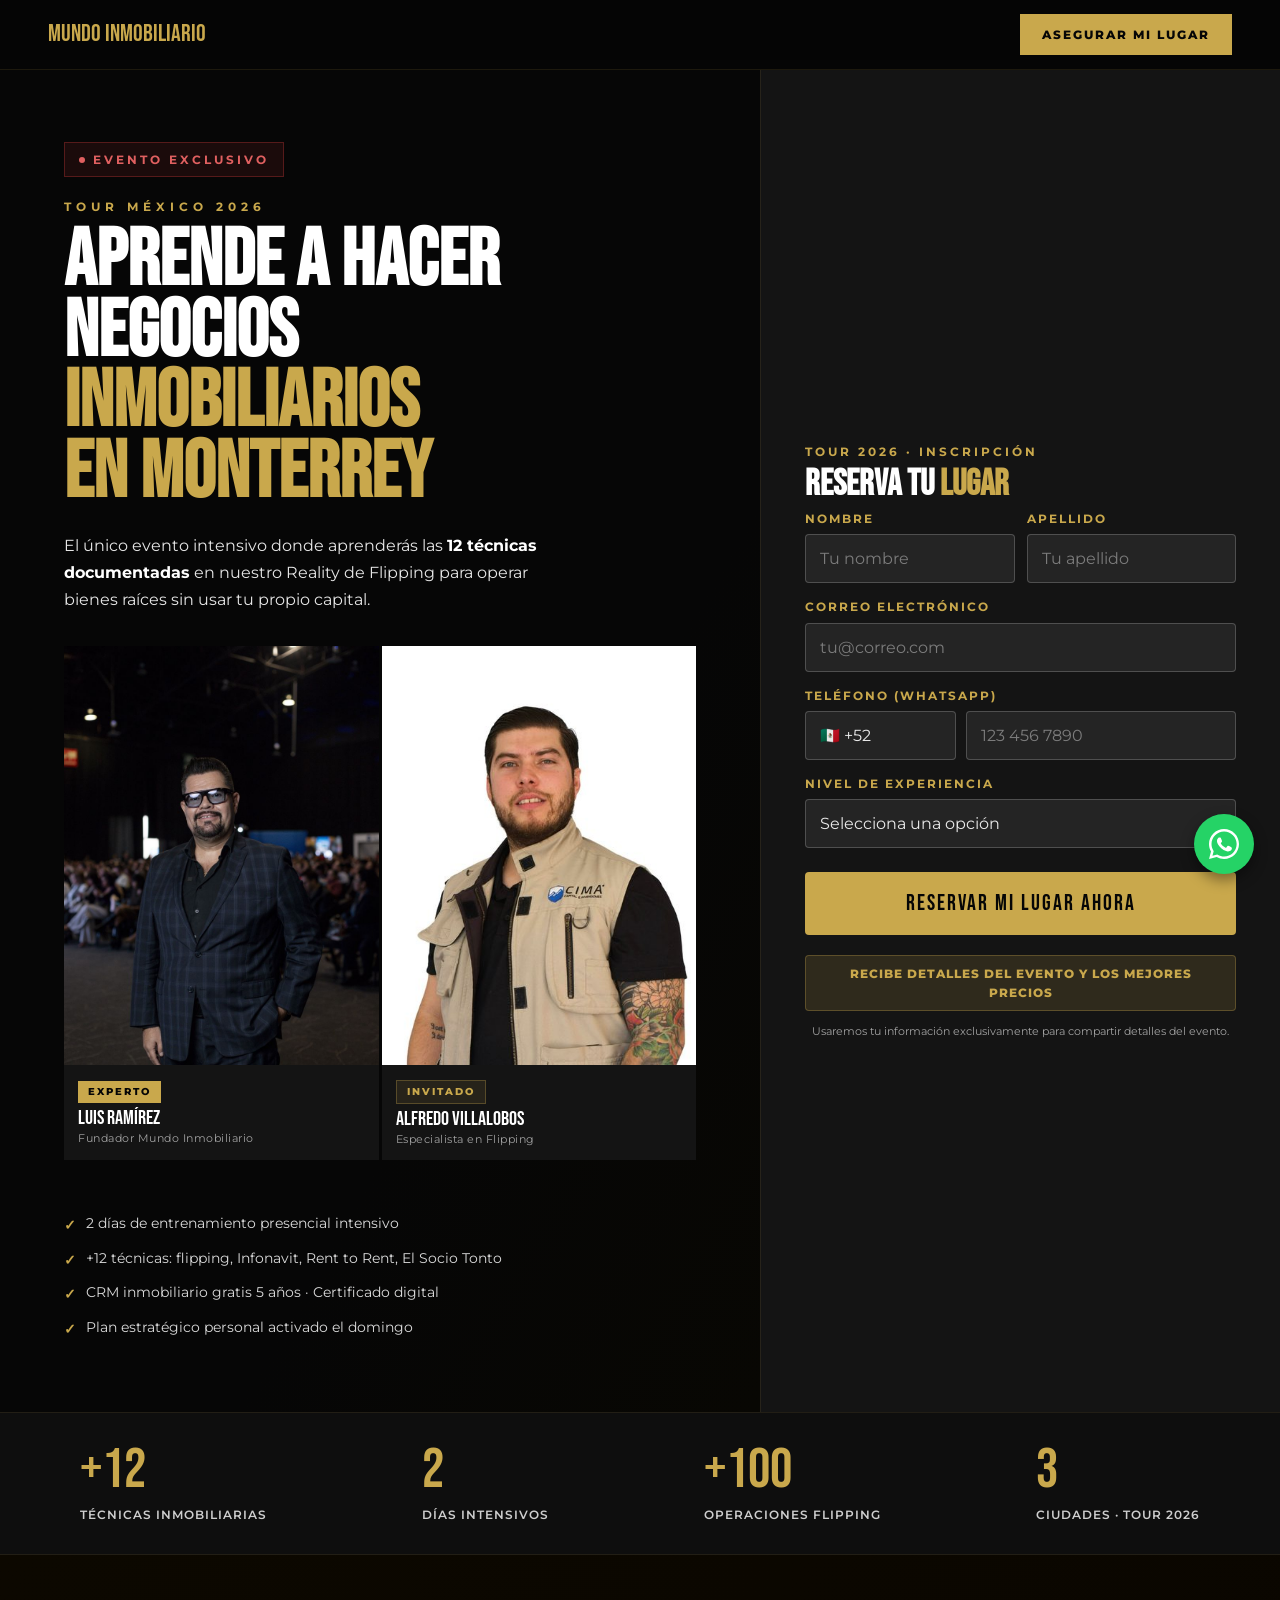
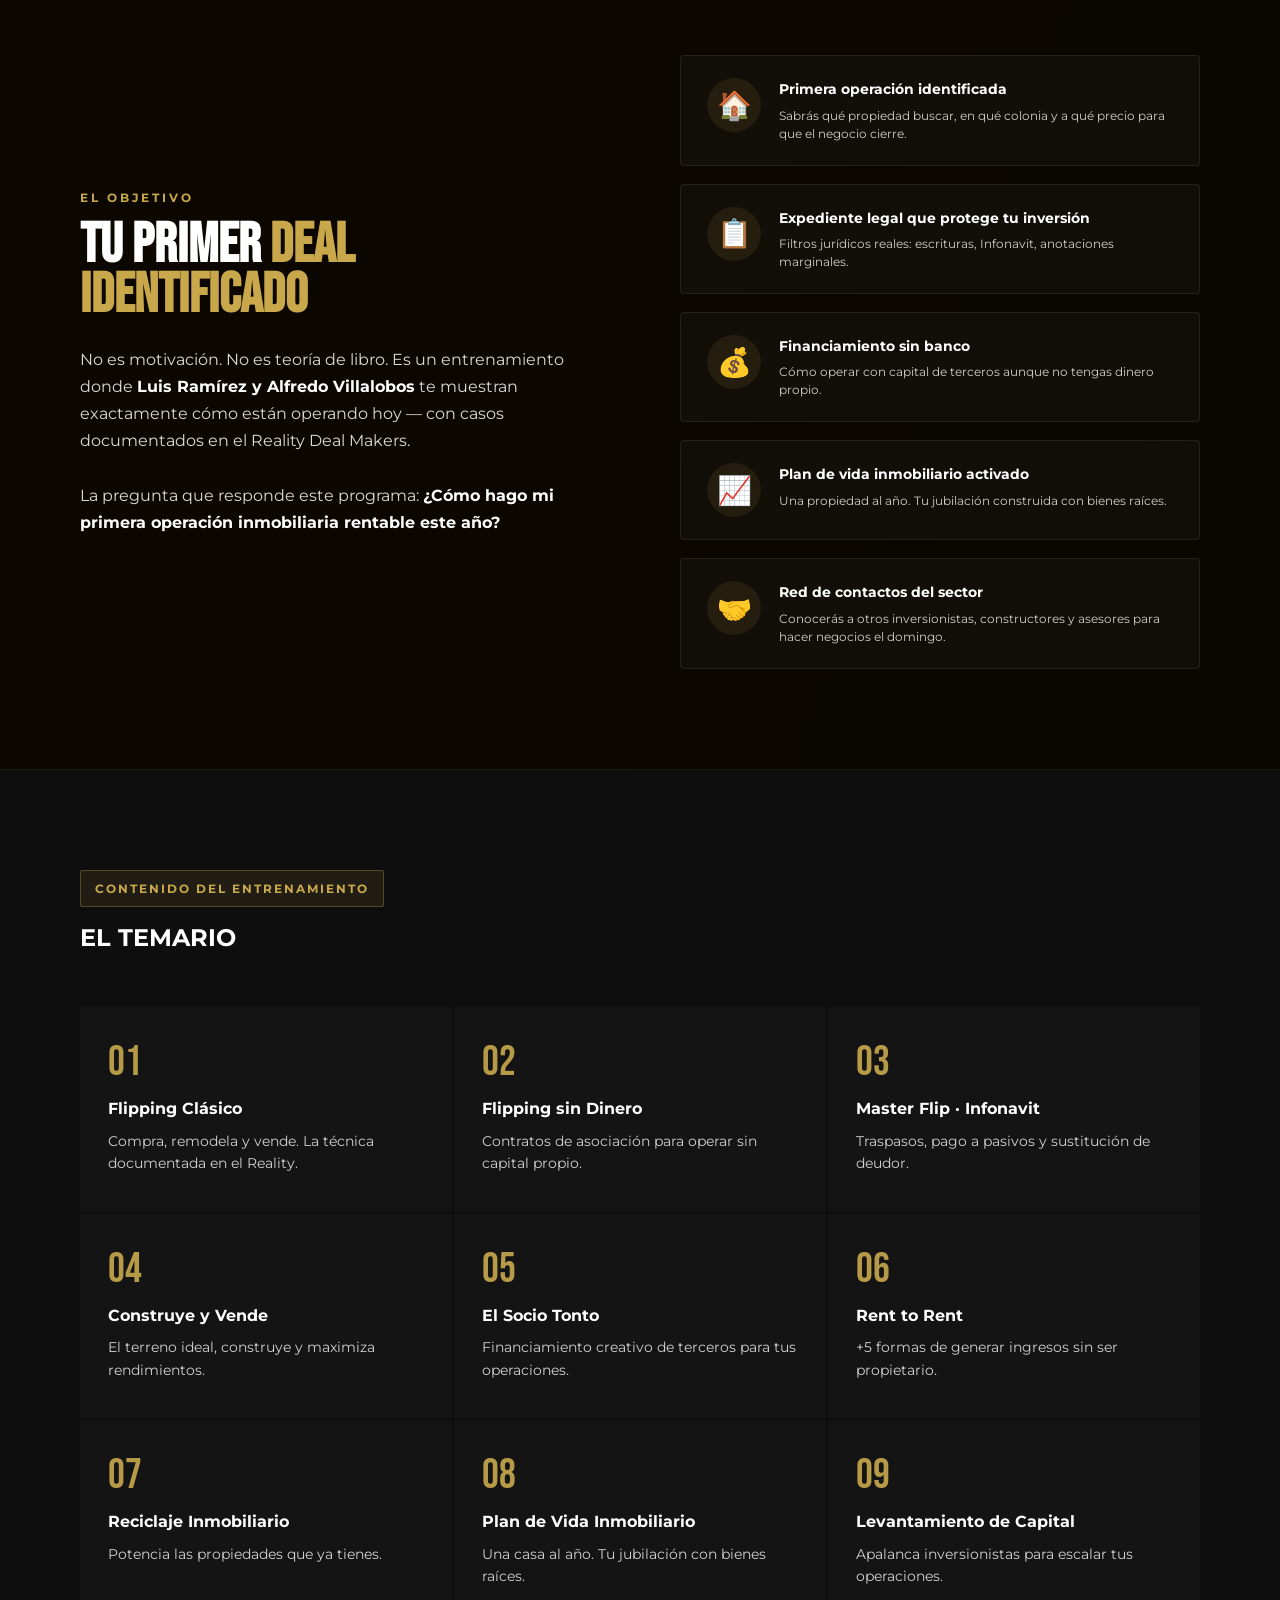
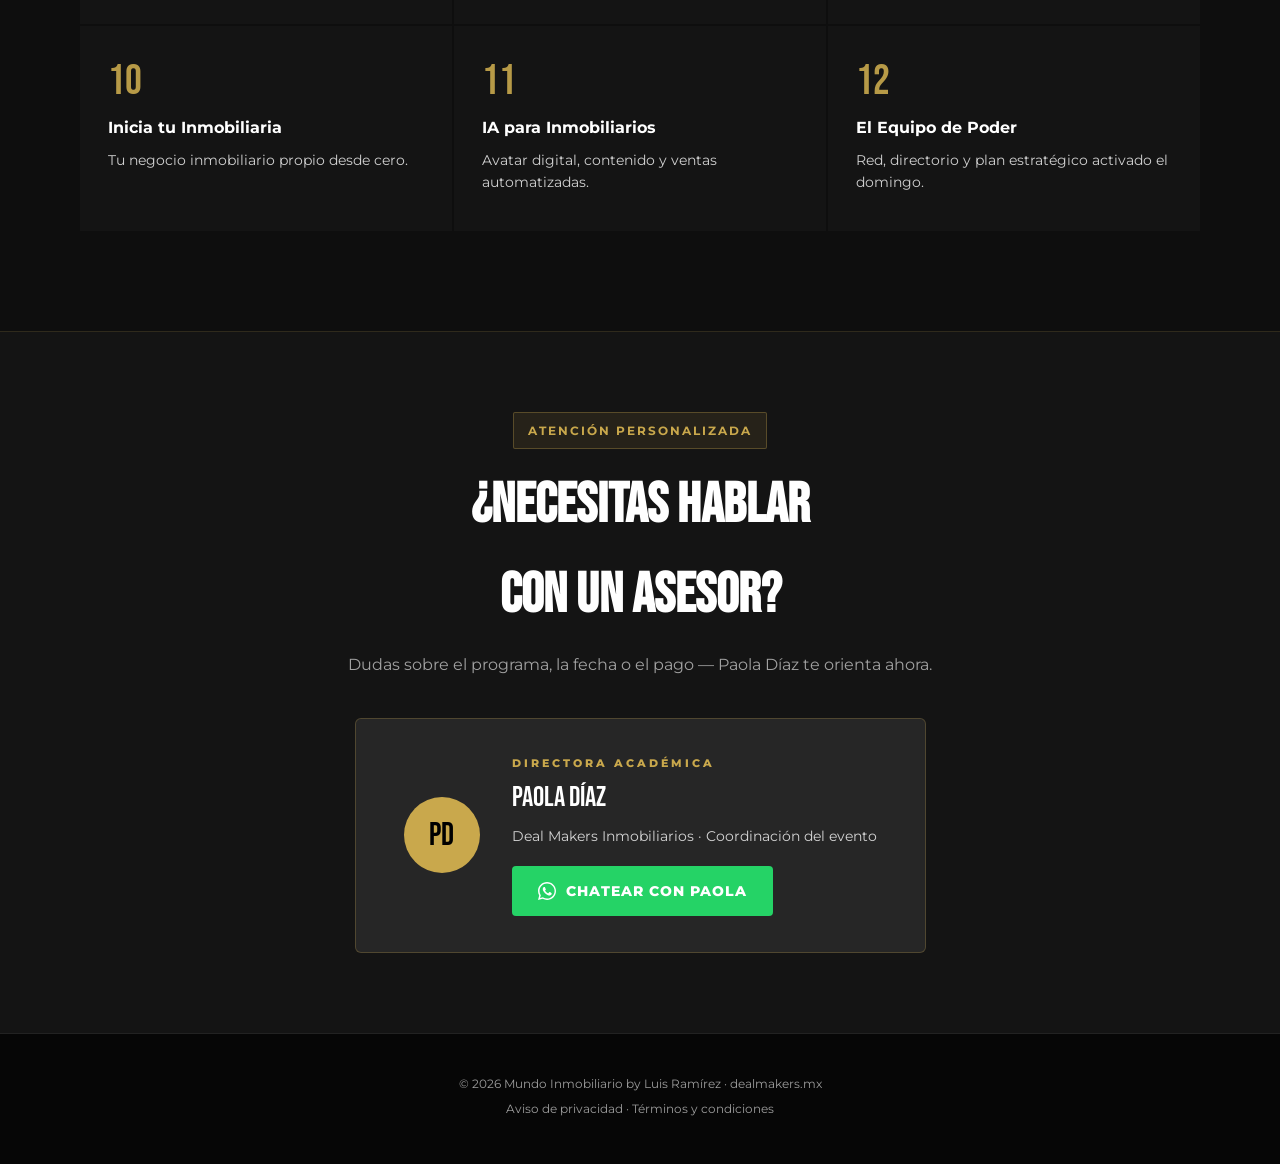
==== commit ba8bf209: "Update index.html" ====
--- a/index.html
+++ b/index.html
@@ -24,7 +24,7 @@
     <div class="live-badge"><div class="ldot"></div>EVENTO EXCLUSIVO</div>
     <div class="hero-eyebrow">TOUR MÉXICO 2026</div>
     <h1 class="hero-title">APRENDE A HACER<br>
-      NEGOCIOS<br><span>INMOBILIARIOS</span></h1>
+      NEGOCIOS<br><span>INMOBILIARIOS<br>EN MONTERREY</span></h1>
     <p class="hero-sub">El único evento intensivo donde aprenderás las <strong>12 técnicas documentadas</strong> en nuestro Reality de Flipping para operar bienes raíces sin usar tu propio capital.</p>
     
     <div class="inst-duo">
@@ -57,16 +57,19 @@
   <div class="hero-right" id="form">
     <div class="form-eyebrow">Tour 2026 · Inscripción</div>
     <h2 class="form-title">RESERVA TU <span>LUGAR</span></h2>
+    <!--     
     <p class="form-sub">Escoge tu ciudad y completa el formulario. Un asesor te confirma con el precio de lanzamiento.</p>
-
+    -->
     <form id="leadForm">
+
+      <!-- 
       <div class="fg" style="margin-bottom: 18px;">
         <label class="fl">Selecciona tu ciudad</label>
         <input type="hidden" id="ciudad" required value="Monterrey"> 
         <div class="city-cards">
           <div class="ccard sel" data-city="Monterrey">
             <div class="ccard-city">Monterrey</div>
-            <div class="ccard-date">13-14<br>Jun 2026</div>
+            <div class="ccard-date">27-28<br>Jun 2026</div>
           </div>
           <div class="ccard" data-city="CDMX">
             <div class="ccard-city">CDMX</div>
@@ -78,6 +81,7 @@
           </div>
         </div>
       </div>
+      -->
 
       <div class="frow">
         <div class="fg">
@@ -118,7 +122,8 @@
           <option value="inversor">Soy inversor activo</option>
         </select>
       </div>
-
+      
+      <!-- 
       <div class="bono-box">
         <div class="bono-hd">
           <div class="bono-ico">🎁</div>
@@ -135,6 +140,7 @@
           <div class="bono-n" style="color:#E06060">EP5</div><div style="color:#E06060; font-weight:700;">Estreno 4 de mayo · Regístrate para recibirlo</div>
         </div>
       </div>
+      -->
       
       <button type="submit" class="btn-form">RESERVAR MI LUGAR AHORA</button>
 
@@ -169,6 +175,7 @@
     </div>
   </div>
 </section>
+
 
 <section class="temario-sec">
   <div class="sec-wrap">
@@ -232,6 +239,7 @@
   </button>
 </div>
 
+<!-- 
 <script>
   document.addEventListener("DOMContentLoaded", function() {
     const cityCards = document.querySelectorAll('.ccard');
@@ -251,6 +259,7 @@
     });
   });
 </script>
+-->
 
 <script src="assets/js/ghl-webhook.js"></script>
 
--- a/assets/css/style.css
+++ b/assets/css/style.css
@@ -125,7 +125,6 @@
   .proof-num{font-family:'Bebas Neue',sans-serif;font-size:var(--fd-2);color:var(--gold);line-height:1}
   .proof-label{font-size:var(--fs-xs);color:rgba(255,255,255,.8);text-transform:uppercase;letter-spacing:1px; margin-top:6px; font-weight: 600;}
   
-  
   /* OBJETIVO + PILARES */
   .objetivo-sec{padding:100px 80px;background:linear-gradient(110deg,#0C0800,#0A0600);border-bottom:1px solid rgba(201,168,76,.1);}
   @media (max-width: 768px) { .objetivo-sec { padding: 60px 20px; } }
